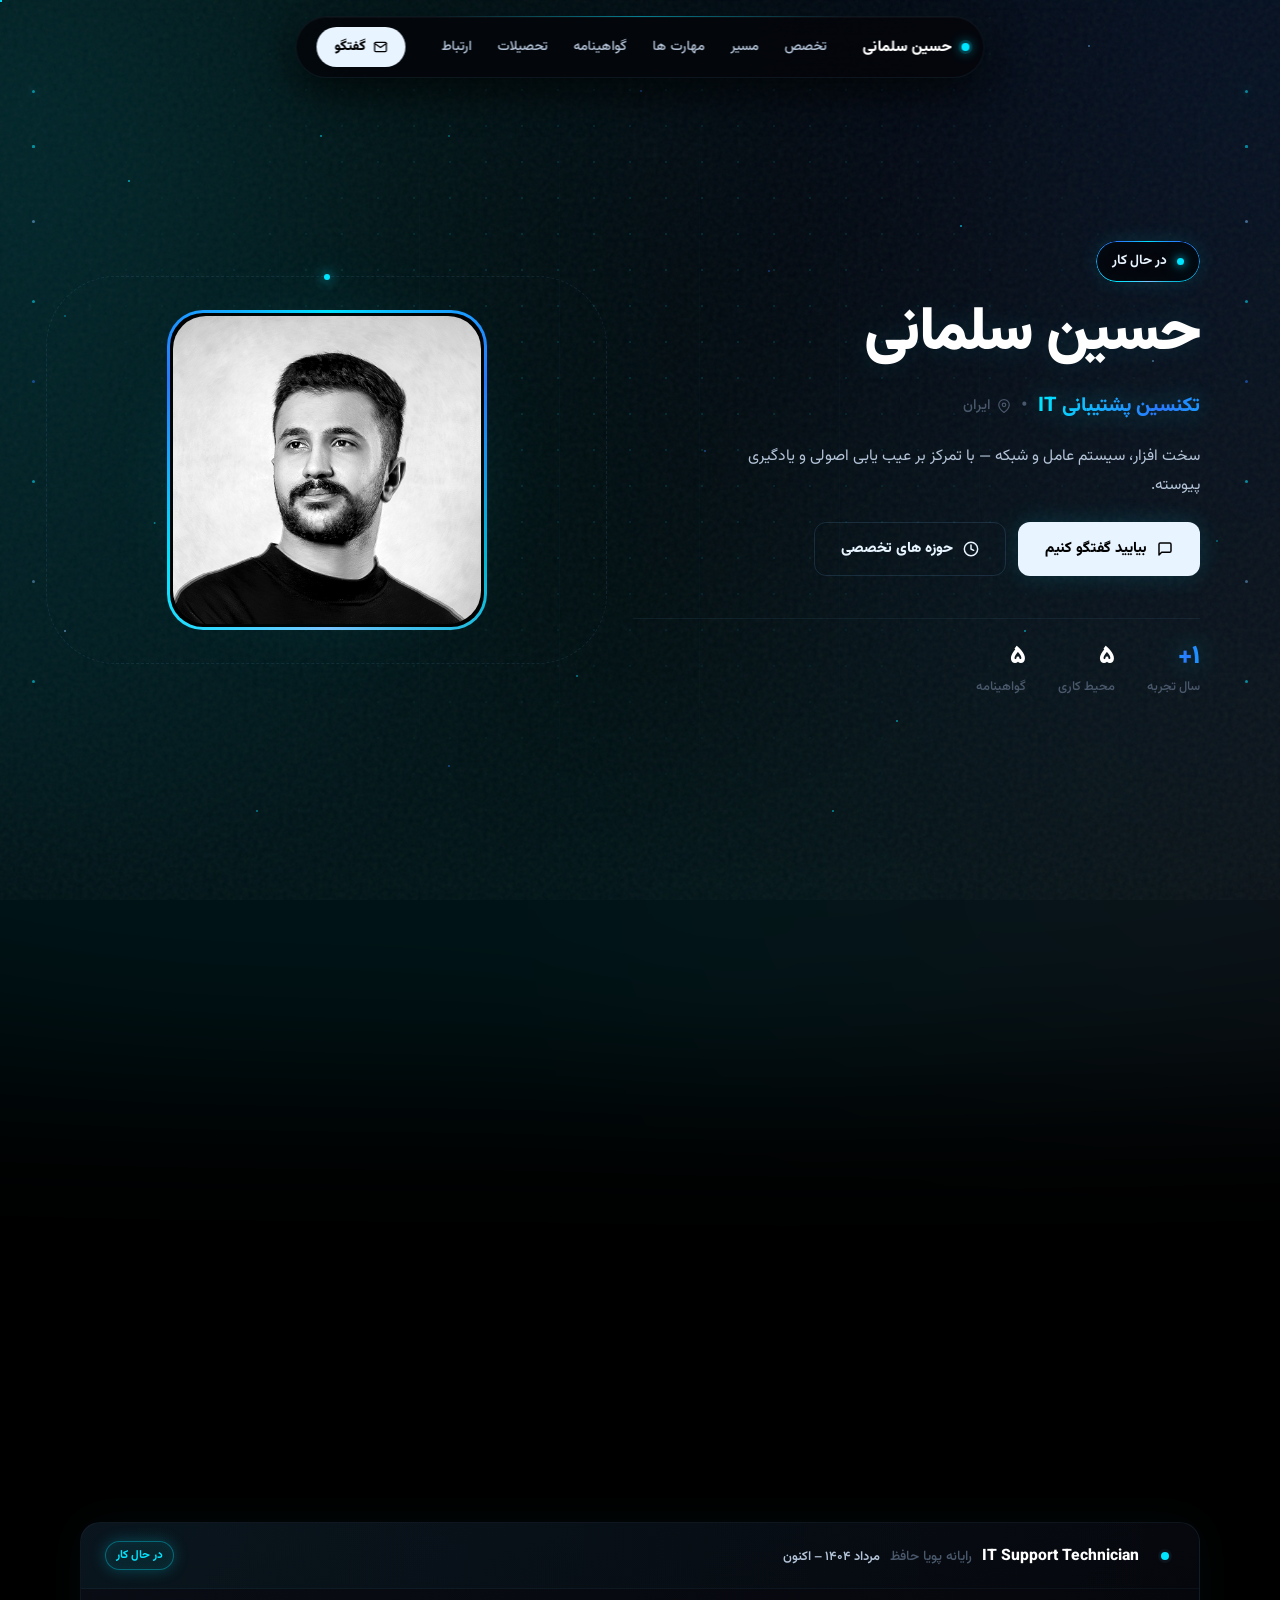
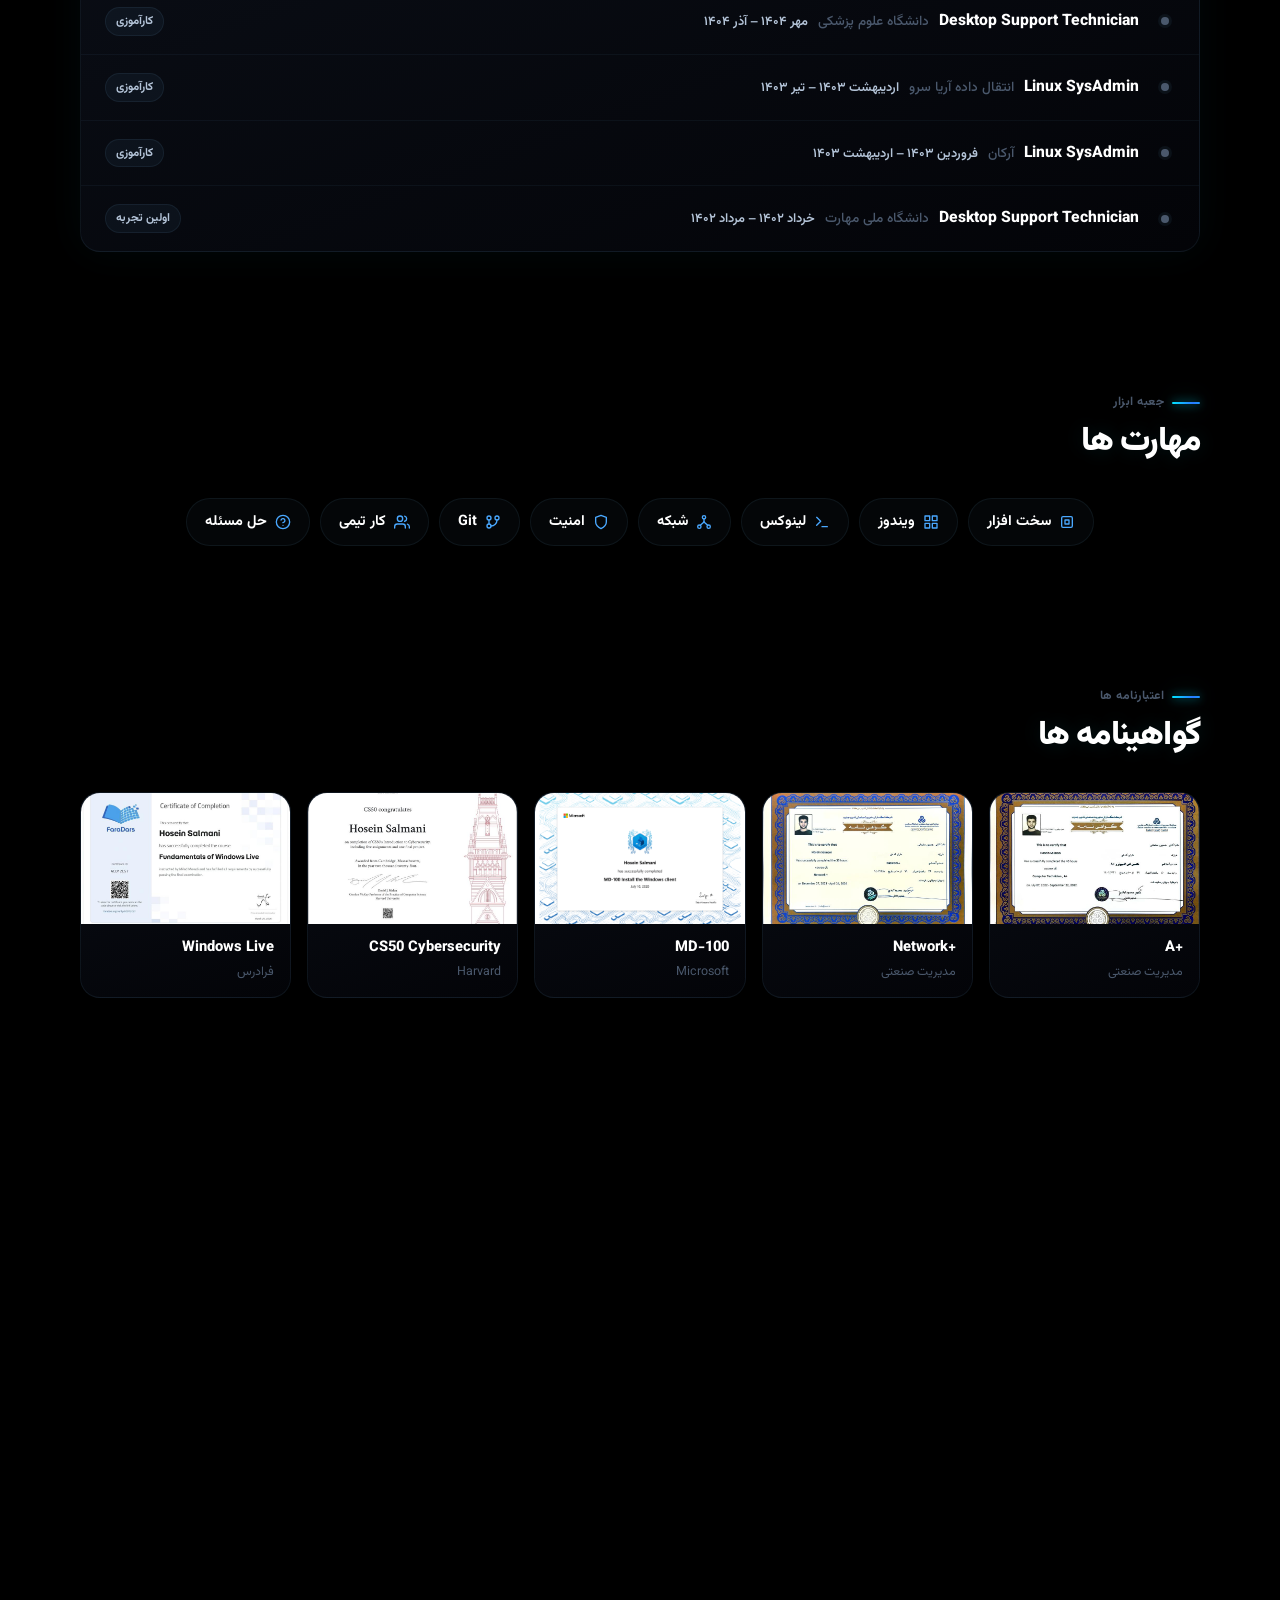
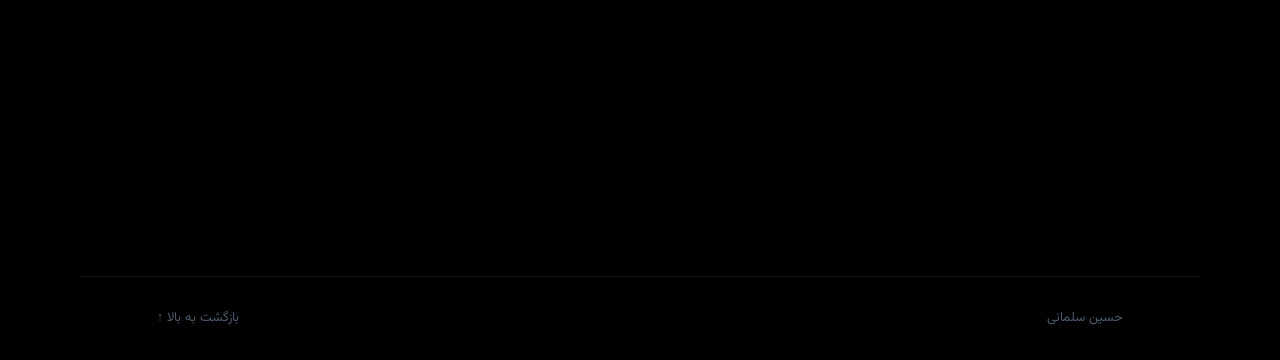
==== index.html @ 1bb39139 "Update" ====
<!DOCTYPE html>
<html lang="fa" dir="rtl">

<head>
    <meta charset="UTF-8">
    <meta name="viewport" content="width=device-width, initial-scale=1.0">
    <title>حسین سلمانی</title>
    <meta name="description" content="حسین سلمانی — متخصص پشتیبانی IT، سخت افزار و شبکه.">

    <link rel="stylesheet" href="font.css">

    <style>
        /* ==========================================================================
           متغیرها — اتاق سرور تاریک، طیف آبی و یخی
           ========================================================================== */
        @property --angle {
            syntax: '<angle>';
            initial-value: 0deg;
            inherits: false;
        }

        :root {
            /* مشکی عمیق */
            --color-black: #000000;
            --color-void: #020206;
            --color-abyss: #04050a;
            --color-deep: #070a12;
            --color-surface: #0b0f18;

            /* طیف آبی/یخی — چراغ های رک */
            --ice-100: #e8f4ff;
            --ice-200: #b8dcff;
            --ice-300: #7ec4ff;
            --ice-400: #4aa8ff;
            --ice-500: #00e5ff;
            --ice-600: #00b8d4;
            --ice-700: #0096ff;
            --ice-800: #2979ff;
            --ice-900: #0051c4;

            /* متن */
            --text-primary: #ffffff;
            --text-secondary: #b4c4d8;
            --text-muted: #4a586c;

            /* حاشیه ها */
            --border-soft: rgba(126, 196, 255, 0.08);
            --border-medium: rgba(126, 196, 255, 0.15);
            --border-bright: rgba(0, 229, 255, 0.45);

            /* گرادیان های آبی */
            --gradient-blue: linear-gradient(90deg,
                    #00e5ff, #2979ff, #00d4ff, #7ec4ff, #00e5ff);
            --gradient-blue-conic: conic-gradient(from var(--angle),
                    #00e5ff, #2979ff, #00b8d4, #7ec4ff, #00e5ff, #2979ff, #00e5ff);
            --gradient-panel: linear-gradient(160deg,
                    rgba(11, 15, 24, 0.88), rgba(4, 5, 10, 0.78));

            --easing: cubic-bezier(0.16, 1, 0.3, 1);
            --blur-glass: blur(22px);
            --radius-sm: 12px;
            --radius-md: 20px;
            --radius-lg: 28px;
            --radius-xl: 36px;
        }

        /* ==========================================================================
           Reset
           ========================================================================== */
        * {
            box-sizing: border-box;
            margin: 0;
            padding: 0;
            font-family: 'Vazirmatn', sans-serif;
        }

        html {
            scroll-behavior: smooth;
        }

        body {
            color: var(--text-primary);
            background: var(--color-black);
            line-height: 1.8;
            min-height: 100vh;
            overflow-x: hidden;
            -webkit-font-smoothing: antialiased;
            -moz-osx-font-smoothing: grayscale;
            position: relative;
        }

        a {
            color: inherit;
            text-decoration: none;
        }

        img {
            display: block;
            max-width: 100%;
        }

        ::selection {
            background: var(--ice-500);
            color: var(--color-black);
        }

        :focus-visible {
            outline: 2px solid var(--ice-500);
            outline-offset: 3px;
            border-radius: 4px;
        }

        section[id] {
            scroll-margin-top: 90px;
        }

        /* ==========================================================================
           لایه های پس زمینه — اتاق سرور تاریک
           ========================================================================== */

        /* لایه ۱: هاله های آبی/یخی */
        .aurora-bg {
            position: fixed;
            inset: -20%;
            z-index: -5;
            pointer-events: none;
            background:
                radial-gradient(circle at 15% 20%, rgba(0, 229, 255, 0.16), transparent 45%),
                radial-gradient(circle at 85% 15%, rgba(41, 121, 255, 0.14), transparent 48%),
                radial-gradient(circle at 50% 90%, rgba(0, 184, 212, 0.11), transparent 50%),
                radial-gradient(circle at 92% 82%, rgba(126, 196, 255, 0.10), transparent 45%),
                radial-gradient(circle at 8% 70%, rgba(0, 212, 255, 0.11), transparent 42%);
            filter: blur(80px);
            animation: bgPulse 24s ease-in-out infinite alternate;
            will-change: transform, opacity;
        }

        @keyframes bgPulse {
            0% {
                transform: scale(1) rotate(0deg);
                opacity: 0.85;
            }

            50% {
                transform: scale(1.08) rotate(3deg);
                opacity: 1;
            }

            100% {
                transform: scale(1.03) rotate(-2deg);
                opacity: 0.92;
            }
        }

        /* لایه ۲: چراغ های LED کناری — شبیه رک سرور */
        .rack-leds {
            position: fixed;
            inset: 0;
            z-index: -4;
            pointer-events: none;
            opacity: 0.55;
        }

        .rack-leds::before,
        .rack-leds::after {
            content: '';
            position: absolute;
            top: 10%;
            width: 3px;
            height: 3px;
            border-radius: 50%;
            background: var(--ice-500);
            box-shadow:
                0 0 8px var(--ice-500),
                0 0 16px rgba(0, 229, 255, 0.6),
                0 55px 0 0 var(--ice-500),
                0 55px 0 0 var(--ice-500),
                0 130px 0 0 rgba(126, 196, 255, 0.9),
                0 210px 0 0 var(--ice-500),
                0 290px 0 0 rgba(41, 121, 255, 0.9),
                0 390px 0 0 var(--ice-500),
                0 490px 0 0 rgba(126, 196, 255, 0.8),
                0 590px 0 0 var(--ice-500);
            animation: ledBlink 3.2s steps(2, end) infinite;
            will-change: opacity;
        }

        .rack-leds::before {
            left: 2.5%;
        }

        .rack-leds::after {
            right: 2.5%;
            animation-delay: 1.6s;
            animation-duration: 3.8s;
        }

        @keyframes ledBlink {

            0%,
            44%,
            100% {
                opacity: 0.35;
            }

            50%,
            94% {
                opacity: 1;
            }
        }

        /* لایه ۳: خطوط عمودی رک */
        .server-rack-lines {
            position: fixed;
            inset: 0;
            z-index: -4;
            pointer-events: none;
            background-image: repeating-linear-gradient(90deg,
                    transparent 0,
                    transparent 139px,
                    rgba(0, 229, 255, 0.035) 139px,
                    rgba(0, 229, 255, 0.035) 140px);
            mask-image: radial-gradient(ellipse at 50% 50%, black 25%, transparent 85%);
            -webkit-mask-image: radial-gradient(ellipse at 50% 50%, black 25%, transparent 85%);
            opacity: 0.7;
        }

        /* لایه ۴: پرتوی اسکنر */
        .scan-beam {
            position: fixed;
            inset: 0;
            z-index: -3;
            pointer-events: none;
            overflow: hidden;
        }

        .scan-beam::before {
            content: '';
            position: absolute;
            left: 0;
            right: 0;
            height: 240px;
            top: -240px;
            background: linear-gradient(to bottom,
                    transparent,
                    rgba(0, 229, 255, 0.05),
                    rgba(0, 229, 255, 0.11),
                    rgba(0, 229, 255, 0.05),
                    transparent);
            filter: blur(16px);
            animation: scanDown 14s ease-in-out infinite;
            will-change: transform, opacity;
        }

        @keyframes scanDown {
            0% {
                transform: translateY(0);
                opacity: 0;
            }

            8% {
                opacity: 1;
            }

            92% {
                opacity: 1;
            }

            100% {
                transform: translateY(calc(100vh + 480px));
                opacity: 0;
            }
        }

        /* لایه ۵: شبکه ی نقطه چین آبی */
        .grid-dots {
            position: fixed;
            inset: 0;
            z-index: -2;
            pointer-events: none;
            background-image: radial-gradient(rgba(0, 229, 255, 0.13) 1px, transparent 1px);
            background-size: 36px 36px;
            mask-image: radial-gradient(ellipse at 50% 35%, black 15%, transparent 72%);
            -webkit-mask-image: radial-gradient(ellipse at 50% 35%, black 15%, transparent 72%);
        }

        /* لایه ۶: ذرات شناور آبی */
        .particles {
            position: fixed;
            inset: 0;
            z-index: -2;
            pointer-events: none;
        }

        .particles::before,
        .particles::after {
            content: '';
            position: absolute;
            top: 0;
            left: 0;
            width: 2px;
            height: 2px;
            border-radius: 50%;
            background: var(--ice-500);
            box-shadow:
                10vw 20vh 0 0 rgba(0, 229, 255, 0.7),
                30vw 60vh 0 0 rgba(126, 196, 255, 0.5),
                50vw 10vh 0 0 rgba(41, 121, 255, 0.6),
                70vw 80vh 0 0 rgba(0, 229, 255, 0.6),
                90vw 40vh 0 0 rgba(126, 196, 255, 0.5),
                20vw 90vh 0 0 rgba(0, 229, 255, 0.5),
                60vw 30vh 0 0 rgba(41, 121, 255, 0.4),
                80vw 70vh 0 0 rgba(0, 229, 255, 0.6),
                15vw 45vh 0 0 rgba(126, 196, 255, 0.5),
                45vw 75vh 0 0 rgba(0, 229, 255, 0.5),
                5vw 35vh 0 0 rgba(0, 184, 212, 0.5),
                35vw 15vh 0 0 rgba(0, 229, 255, 0.4);
            animation: particleDrift 45s linear infinite;
            will-change: transform;
        }

        .particles::after {
            box-shadow:
                25vw 15vh 0 0 rgba(0, 229, 255, 0.6),
                55vw 50vh 0 0 rgba(41, 121, 255, 0.5),
                75vw 25vh 0 0 rgba(0, 229, 255, 0.7),
                5vw 70vh 0 0 rgba(126, 196, 255, 0.6),
                95vw 60vh 0 0 rgba(0, 229, 255, 0.4),
                35vw 85vh 0 0 rgba(41, 121, 255, 0.5),
                65vw 90vh 0 0 rgba(0, 229, 255, 0.6),
                85vw 5vh 0 0 rgba(126, 196, 255, 0.5),
                12vw 58vh 0 0 rgba(0, 229, 255, 0.5);
            animation: particleDrift 60s linear infinite reverse;
        }

        @keyframes particleDrift {
            0% {
                transform: translate(0, 0);
            }

            50% {
                transform: translate(-2.5vw, -4vh);
            }

            100% {
                transform: translate(0, 0);
            }
        }

        /* لایه ۷: گرین سینمایی */
        .grain-overlay {
            position: fixed;
            inset: 0;
            z-index: -1;
            pointer-events: none;
            opacity: 0.055;
            background-image: url("data:image/svg+xml,%3Csvg viewBox='0 0 200 200' xmlns='http://www.w3.org/2000/svg'%3E%3Cfilter id='n'%3E%3CfeTurbulence type='fractalNoise' baseFrequency='0.9' numOctaves='3' stitchTiles='stitch'/%3E%3C/filter%3E%3Crect width='100%25' height='100%25' filter='url(%23n)'/%3E%3C/svg%3E");
        }

        /* ==========================================================================
           نوار پیشرفت
           ========================================================================== */
        .scroll-progress {
            position: fixed;
            top: 0;
            right: 0;
            height: 2px;
            width: 0%;
            background: var(--gradient-blue);
            background-size: 300% auto;
            z-index: 1000;
            box-shadow:
                0 0 10px rgba(0, 229, 255, 0.7),
                0 0 22px rgba(0, 229, 255, 0.4),
                0 0 40px rgba(41, 121, 255, 0.25);
            animation: gradientPan 10s linear infinite;
            transition: width 0.1s linear;
        }

        @keyframes gradientPan {
            0% {
                background-position: 0% 50%;
            }

            100% {
                background-position: 300% 50%;
            }
        }

        /* ==========================================================================
           ناوبری
           ========================================================================== */
        .site-nav {
            position: fixed;
            top: 16px;
            right: 50%;
            transform: translateX(50%);
            z-index: 100;
            display: flex;
            align-items: center;
            gap: 24px;
            padding: 10px 14px 10px 20px;
            background: rgba(4, 5, 10, 0.85);
            backdrop-filter: var(--blur-glass);
            -webkit-backdrop-filter: var(--blur-glass);
            border: 1px solid var(--border-soft);
            border-radius: 999px;
            box-shadow:
                0 10px 40px rgba(0, 0, 0, 0.85),
                0 0 30px rgba(0, 229, 255, 0.06),
                inset 0 1px 1px rgba(255, 255, 255, 0.04);
            width: max-content;
            max-width: calc(100% - 32px);
        }

        .site-nav::before {
            content: '';
            position: absolute;
            top: -1px;
            left: 20%;
            right: 20%;
            height: 1px;
            background: linear-gradient(90deg, transparent, rgba(0, 229, 255, 0.5), transparent);
            border-radius: 1px;
        }

        .nav-brand {
            display: flex;
            align-items: center;
            gap: 10px;
            font-weight: 800;
            font-size: 0.95rem;
            color: var(--text-primary);
            white-space: nowrap;
        }

        .nav-brand-dot {
            width: 8px;
            height: 8px;
            border-radius: 50%;
            background: var(--ice-500);
            box-shadow:
                0 0 0 3px rgba(0, 229, 255, 0.15),
                0 0 12px rgba(0, 229, 255, 0.9);
            animation: dotPulse 2.8s ease-in-out infinite;
            will-change: box-shadow;
        }

        @keyframes dotPulse {

            0%,
            100% {
                box-shadow:
                    0 0 0 3px rgba(0, 229, 255, 0.15),
                    0 0 12px rgba(0, 229, 255, 0.9);
            }

            50% {
                box-shadow:
                    0 0 0 6px rgba(0, 229, 255, 0.05),
                    0 0 22px rgba(0, 229, 255, 1);
            }
        }

        .nav-links {
            display: flex;
            align-items: center;
            gap: 2px;
        }

        .nav-link {
            padding: 6px 12px;
            font-size: 0.85rem;
            font-weight: 500;
            color: var(--text-secondary);
            border-radius: 999px;
            transition: all 0.35s var(--easing);
        }

        .nav-link:hover,
        .nav-link:focus-visible {
            color: var(--ice-100);
            background: rgba(0, 229, 255, 0.06);
            text-shadow: 0 0 12px rgba(0, 229, 255, 0.5);
        }

        .nav-cta {
            display: inline-flex;
            align-items: center;
            gap: 8px;
            padding: 8px 18px;
            font-size: 0.85rem;
            font-weight: 800;
            color: var(--color-black);
            background: var(--ice-100);
            border-radius: 999px;
            transition: all 0.35s var(--easing);
            white-space: nowrap;
        }

        .nav-cta:hover {
            background: #ffffff;
            transform: translateY(-1px);
            box-shadow:
                0 8px 24px rgba(255, 255, 255, 0.15),
                0 0 30px rgba(0, 229, 255, 0.4),
                0 0 60px rgba(41, 121, 255, 0.25);
        }

        /* ==========================================================================
           Hero
           ========================================================================== */
        .hero-section {
            position: relative;
            min-height: 100vh;
            display: flex;
            align-items: center;
            justify-content: center;
            padding: 120px 6% 80px;
            width: 100%;
        }

        .hero-layout {
            display: grid;
            grid-template-columns: 1.15fr 1fr;
            gap: 60px;
            align-items: center;
            max-width: 1120px;
            width: 100%;
        }

        .hero-text-side {
            display: flex;
            flex-direction: column;
            gap: 18px;
            text-align: right;
        }

        .status-pill {
            position: relative;
            display: inline-flex;
            align-items: center;
            gap: 10px;
            padding: 8px 16px;
            font-size: 0.85rem;
            font-weight: 700;
            color: var(--ice-100);
            background: rgba(4, 5, 10, 0.9);
            border-radius: 999px;
            width: fit-content;
            overflow: hidden;
            box-shadow:
                0 0 20px rgba(0, 229, 255, 0.12),
                inset 0 0 20px rgba(0, 229, 255, 0.04);
        }

        .status-pill::before {
            content: '';
            position: absolute;
            inset: 0;
            border-radius: inherit;
            padding: 1px;
            background: var(--gradient-blue-conic);
            -webkit-mask: linear-gradient(#000 0 0) content-box, linear-gradient(#000 0 0);
            -webkit-mask-composite: xor;
            mask-composite: exclude;
            animation: rgbRotate 10s linear infinite;
            pointer-events: none;
        }

        @keyframes rgbRotate {
            to {
                --angle: 360deg;
            }
        }

        .status-pill-dot {
            position: relative;
            width: 7px;
            height: 7px;
            border-radius: 50%;
            background: var(--ice-500);
            box-shadow:
                0 0 8px rgba(0, 229, 255, 0.9),
                0 0 16px rgba(0, 229, 255, 0.5);
        }

        .status-pill-dot::after {
            content: '';
            position: absolute;
            inset: -4px;
            border-radius: 50%;
            border: 1.5px solid var(--ice-500);
            opacity: 0;
            animation: pulseRing 2.8s ease-out infinite;
        }

        @keyframes pulseRing {
            0% {
                opacity: 0.7;
                transform: scale(0.6);
            }

            100% {
                opacity: 0;
                transform: scale(2);
            }
        }

        .hero-title {
            font-size: clamp(2.4rem, 5vw, 3.8rem);
            font-weight: 900;
            letter-spacing: -1.5px;
            line-height: 1.15;
            color: #ffffff;
            text-shadow:
                0 0 30px rgba(0, 229, 255, 0.12),
                0 0 60px rgba(41, 121, 255, 0.06);
        }

        .hero-subtitle {
            font-size: clamp(1.05rem, 2vw, 1.25rem);
            font-weight: 600;
            color: var(--text-secondary);
            display: flex;
            align-items: center;
            gap: 10px;
            flex-wrap: wrap;
        }

        .hero-subtitle-accent {
            background: var(--gradient-blue);
            background-size: 300% auto;
            -webkit-background-clip: text;
            background-clip: text;
            -webkit-text-fill-color: transparent;
            font-weight: 800;
            animation: gradientPan 8s linear infinite;
            filter: drop-shadow(0 0 12px rgba(0, 229, 255, 0.35));
        }

        .hero-subtitle-divider {
            color: var(--text-muted);
        }

        .hero-location {
            display: inline-flex;
            align-items: center;
            gap: 6px;
            font-size: 0.9rem;
            font-weight: 500;
            color: var(--text-muted);
        }

        .hero-bio {
            font-size: 0.98rem;
            color: var(--text-secondary);
            max-width: 460px;
            line-height: 1.85;
        }

        .hero-actions {
            display: flex;
            gap: 12px;
            flex-wrap: wrap;
            margin-top: 4px;
        }

        .action-btn {
            display: inline-flex;
            align-items: center;
            justify-content: center;
            gap: 10px;
            padding: 13px 26px;
            font-size: 0.92rem;
            font-weight: 800;
            border-radius: var(--radius-sm);
            transition: all 0.35s var(--easing);
            cursor: pointer;
            border: 1px solid transparent;
            white-space: nowrap;
        }

        .action-btn--primary {
            background: var(--ice-100);
            color: var(--color-black);
            box-shadow: 0 0 24px rgba(0, 229, 255, 0.15);
        }

        .action-btn--primary:hover {
            background: #ffffff;
            transform: translateY(-2px);
            box-shadow:
                0 12px 30px rgba(255, 255, 255, 0.15),
                0 0 40px rgba(0, 229, 255, 0.4),
                0 0 80px rgba(41, 121, 255, 0.25);
        }

        .action-btn--ghost {
            background: transparent;
            color: var(--ice-100);
            border-color: var(--border-medium);
        }

        .action-btn--ghost:hover {
            border-color: var(--ice-500);
            color: var(--ice-500);
            transform: translateY(-2px);
            background: rgba(0, 229, 255, 0.04);
            box-shadow:
                0 0 24px rgba(0, 229, 255, 0.2),
                inset 0 0 20px rgba(0, 229, 255, 0.04);
        }

        .hero-stats {
            display: flex;
            gap: 32px;
            margin-top: 24px;
            padding-top: 24px;
            border-top: 1px solid var(--border-soft);
            flex-wrap: wrap;
        }

        .stat-item {
            display: flex;
            flex-direction: column;
            gap: 4px;
        }

        .stat-value {
            font-size: 1.6rem;
            font-weight: 900;
            color: #ffffff;
            line-height: 1.1;
        }

        .stat-value--gradient {
            background: var(--gradient-blue);
            background-size: 300% auto;
            -webkit-background-clip: text;
            background-clip: text;
            -webkit-text-fill-color: transparent;
            animation: gradientPan 8s linear infinite;
            filter: drop-shadow(0 0 12px rgba(0, 229, 255, 0.4));
        }

        .stat-label {
            font-size: 0.8rem;
            color: var(--text-muted);
            font-weight: 500;
            white-space: nowrap;
        }

        /* طرف تصویری */
        .hero-visual-side {
            display: flex;
            justify-content: center;
            align-items: center;
            position: relative;
        }

        .hero-profile-frame {
            position: relative;
            width: clamp(240px, 26vw, 320px);
            aspect-ratio: 1;
            padding: 3px;
            border-radius: var(--radius-xl);
            background:
                linear-gradient(#000000, #000000) padding-box,
                var(--gradient-blue-conic) border-box;
            border: 3px solid transparent;
            animation:
                rgbRotate 16s linear infinite,
                profileGlow 5s ease-in-out infinite;
            will-change: transform, box-shadow;
        }

        @keyframes profileGlow {

            0%,
            100% {
                box-shadow:
                    0 30px 80px rgba(0, 0, 0, 0.9),
                    0 0 40px rgba(0, 229, 255, 0.18),
                    0 0 80px rgba(41, 121, 255, 0.1);
            }

            50% {
                box-shadow:
                    0 30px 80px rgba(0, 0, 0, 0.9),
                    0 0 70px rgba(0, 229, 255, 0.42),
                    0 0 140px rgba(41, 121, 255, 0.22);
            }
        }

        .hero-image {
            width: 100%;
            height: 100%;
            border-radius: calc(var(--radius-xl) - 3px);
            object-fit: cover;
            filter: brightness(1.02) contrast(1.05) saturate(1.02);
        }

        .hero-profile-halo {
            position: absolute;
            inset: -30px;
            border-radius: calc(var(--radius-xl) + 30px);
            background: radial-gradient(circle, rgba(0, 229, 255, 0.22), transparent 65%);
            filter: blur(45px);
            z-index: -1;
            animation: haloPulse 6s ease-in-out infinite;
            will-change: transform, opacity;
        }

        @keyframes haloPulse {

            0%,
            100% {
                opacity: 0.55;
                transform: scale(1);
            }

            50% {
                opacity: 1;
                transform: scale(1.06);
            }
        }

        .hero-orbit {
            position: absolute;
            inset: -34px;
            border-radius: calc(var(--radius-xl) + 34px);
            border: 1px dashed rgba(126, 196, 255, 0.1);
            animation: ringRotateSlow 70s linear infinite;
            pointer-events: none;
        }

        @keyframes ringRotateSlow {
            to {
                transform: rotate(360deg);
            }
        }

        .hero-orbit-dot {
            position: absolute;
            top: -3px;
            left: 50%;
            transform: translateX(-50%);
            width: 6px;
            height: 6px;
            border-radius: 50%;
            background: var(--ice-500);
            box-shadow:
                0 0 12px var(--ice-500),
                0 0 24px rgba(0, 229, 255, 0.6);
        }

        /* ==========================================================================
           سربرگ بخش ها
           ========================================================================== */
        .content-wrapper {
            width: 100%;
            padding: 70px 6%;
            display: flex;
            justify-content: center;
            position: relative;
        }

        .content-container {
            max-width: 1120px;
            width: 100%;
        }

        .section-header {
            display: flex;
            flex-direction: column;
            gap: 8px;
            margin-bottom: 36px;
            max-width: 620px;
        }

        .section-eyebrow {
            display: inline-flex;
            align-items: center;
            gap: 8px;
            font-size: 0.76rem;
            font-weight: 700;
            color: var(--text-muted);
            letter-spacing: 0.5px;
            text-transform: uppercase;
        }

        .section-eyebrow-line {
            width: 28px;
            height: 2px;
            border-radius: 2px;
            background: var(--gradient-blue);
            background-size: 300% auto;
            animation: gradientPan 6s linear infinite;
            box-shadow:
                0 0 10px rgba(0, 229, 255, 0.7),
                0 0 22px rgba(0, 229, 255, 0.35);
        }

        .section-title {
            font-size: clamp(1.6rem, 3vw, 2.1rem);
            font-weight: 900;
            letter-spacing: -0.8px;
            line-height: 1.2;
            color: #ffffff;
            text-shadow:
                0 0 20px rgba(0, 229, 255, 0.12),
                0 0 40px rgba(41, 121, 255, 0.06);
        }

        /* ==========================================================================
           تخصص — ۳ باکس، وسط چین، نئون آبی
           ========================================================================== */
        #expertise .section-header {
            align-items: center;
            text-align: center;
            margin-left: auto;
            margin-right: auto;
        }

        .expertise-grid {
            display: grid;
            grid-template-columns: repeat(auto-fit, minmax(240px, 1fr));
            gap: 18px;
        }

        .expertise-card {
            position: relative;
            padding: 32px 26px;
            background: var(--gradient-panel);
            backdrop-filter: var(--blur-glass);
            -webkit-backdrop-filter: var(--blur-glass);
            border-radius: var(--radius-md);
            display: flex;
            flex-direction: column;
            align-items: center;
            text-align: center;
            justify-content: center;
            gap: 14px;
            min-height: 200px;
            transition: all 0.55s var(--easing);
            overflow: hidden;
        }

        .expertise-card::before {
            content: '';
            position: absolute;
            inset: 0;
            border-radius: inherit;
            padding: 1.5px;
            background: var(--gradient-blue-conic);
            -webkit-mask: linear-gradient(#000 0 0) content-box, linear-gradient(#000 0 0);
            -webkit-mask-composite: xor;
            mask-composite: exclude;
            animation: rgbRotate 14s linear infinite;
            opacity: 0.5;
            pointer-events: none;
            transition: opacity 0.55s var(--easing);
        }

        .expertise-card:nth-child(2)::before {
            animation-delay: -4.5s;
        }

        .expertise-card:nth-child(3)::before {
            animation-delay: -9s;
        }

        .expertise-card::after {
            content: '';
            position: absolute;
            inset: 0;
            background: radial-gradient(circle at 50% 100%, rgba(0, 229, 255, 0.14), transparent 60%);
            opacity: 0;
            transition: opacity 0.55s var(--easing);
            pointer-events: none;
        }

        .expertise-card:hover {
            transform: translateY(-4px);
            box-shadow:
                0 24px 50px rgba(0, 0, 0, 0.9),
                0 0 40px rgba(0, 229, 255, 0.18),
                0 0 80px rgba(41, 121, 255, 0.1);
        }

        .expertise-card:hover::before {
            opacity: 1;
        }

        .expertise-card:hover::after {
            opacity: 1;
        }

        .expertise-icon {
            width: 48px;
            height: 48px;
            border-radius: var(--radius-sm);
            display: flex;
            align-items: center;
            justify-content: center;
            background: rgba(0, 229, 255, 0.05);
            border: 1px solid rgba(126, 196, 255, 0.15);
            color: var(--ice-300);
            flex-shrink: 0;
            box-shadow: 0 0 20px rgba(0, 229, 255, 0.08);
            transition: all 0.55s var(--easing);
        }

        .expertise-card:hover .expertise-icon {
            color: var(--ice-500);
            box-shadow:
                0 0 20px rgba(0, 229, 255, 0.35),
                inset 0 0 20px rgba(0, 229, 255, 0.1);
            border-color: rgba(0, 229, 255, 0.5);
        }

        .expertise-title {
            font-size: 1.08rem;
            font-weight: 800;
            color: #ffffff;
            line-height: 1.4;
            text-align: center;
        }

        .expertise-sub {
            font-size: 0.72rem;
            font-weight: 700;
            color: var(--text-muted);
            letter-spacing: 1px;
            text-align: center;
            text-transform: uppercase;
        }

        /* ==========================================================================
           مسیر
           ========================================================================== */
        .journey-list {
            display: flex;
            flex-direction: column;
            background: var(--gradient-panel);
            backdrop-filter: var(--blur-glass);
            -webkit-backdrop-filter: var(--blur-glass);
            border: 1px solid var(--border-soft);
            border-radius: var(--radius-md);
            overflow: hidden;
            box-shadow: 0 0 40px rgba(0, 229, 255, 0.04);
        }

        .journey-row {
            display: grid;
            grid-template-columns: 20px 1fr auto;
            gap: 16px;
            align-items: center;
            padding: 18px 24px;
            border-bottom: 1px solid rgba(126, 196, 255, 0.05);
            transition: background 0.35s var(--easing);
        }

        .journey-row:last-child {
            border-bottom: none;
        }

        .journey-row:hover {
            background: rgba(0, 229, 255, 0.03);
        }

        .journey-dot {
            width: 8px;
            height: 8px;
            border-radius: 50%;
            background: var(--text-muted);
            box-shadow: 0 0 0 3px rgba(126, 196, 255, 0.06);
            justify-self: center;
        }

        .journey-row--active {
            background: linear-gradient(90deg, rgba(0, 229, 255, 0.04), transparent);
        }

        .journey-row--active .journey-dot {
            background: var(--ice-500);
            animation: dotPulse 2.5s ease-in-out infinite;
            will-change: box-shadow;
        }

        .journey-info {
            display: flex;
            align-items: baseline;
            gap: 10px;
            flex-wrap: wrap;
        }

        .journey-role {
            font-size: 0.98rem;
            font-weight: 800;
            color: #ffffff;
        }

        .journey-context {
            font-size: 0.85rem;
            color: var(--text-muted);
            font-weight: 500;
        }

        .journey-date {
            font-size: 0.8rem;
            color: var(--text-secondary);
            font-weight: 600;
        }

        .journey-badge {
            font-size: 0.72rem;
            font-weight: 700;
            padding: 3px 10px;
            border-radius: 999px;
            background: rgba(126, 196, 255, 0.05);
            color: var(--text-secondary);
            border: 1px solid var(--border-soft);
            white-space: nowrap;
        }

        .journey-badge--gold {
            background: rgba(0, 229, 255, 0.08);
            color: var(--ice-500);
            border-color: rgba(0, 229, 255, 0.35);
            box-shadow:
                0 0 15px rgba(0, 229, 255, 0.25),
                inset 0 0 10px rgba(0, 229, 255, 0.05);
        }

        /* ==========================================================================
           مهارت ها
           ========================================================================== */
        .skills-tags {
            display: flex;
            flex-wrap: wrap;
            gap: 10px;
            justify-content: center;
        }

        .skill-tag {
            display: inline-flex;
            align-items: center;
            gap: 8px;
            padding: 10px 18px;
            font-size: 0.9rem;
            font-weight: 700;
            color: #ffffff;
            background: rgba(126, 196, 255, 0.03);
            border: 1px solid var(--border-soft);
            border-radius: 999px;
            transition: all 0.4s var(--easing);
        }

        .skill-tag:hover {
            border-color: var(--border-bright);
            background: rgba(0, 229, 255, 0.06);
            transform: translateY(-2px);
            color: var(--ice-100);
            box-shadow:
                0 0 20px rgba(0, 229, 255, 0.2),
                inset 0 0 20px rgba(0, 229, 255, 0.05);
        }

        .skill-tag-icon {
            color: var(--ice-400);
            display: flex;
            transition: all 0.4s var(--easing);
        }

        .skill-tag:hover .skill-tag-icon {
            color: var(--ice-500);
            filter: drop-shadow(0 0 6px rgba(0, 229, 255, 0.8));
        }

        /* ==========================================================================
           گواهینامه ها
           ========================================================================== */
        .cert-grid {
            display: grid;
            grid-template-columns: repeat(auto-fit, minmax(200px, 1fr));
            gap: 16px;
        }

        .cert-card {
            position: relative;
            background: var(--gradient-panel);
            backdrop-filter: var(--blur-glass);
            -webkit-backdrop-filter: var(--blur-glass);
            border: 1px solid var(--border-soft);
            border-radius: var(--radius-md);
            overflow: hidden;
            transition: all 0.55s var(--easing);
            display: flex;
            flex-direction: column;
        }

        .cert-card:hover {
            border-color: var(--border-medium);
            transform: translateY(-4px);
            box-shadow:
                0 20px 45px rgba(0, 0, 0, 0.9),
                0 0 40px rgba(0, 229, 255, 0.15),
                0 0 80px rgba(41, 121, 255, 0.08);
        }

        .cert-media {
            width: 100%;
            aspect-ratio: 16 / 10;
            overflow: hidden;
            background: var(--color-abyss);
        }

        .cert-media img {
            width: 100%;
            height: 100%;
            object-fit: cover;
            transition: transform 0.7s var(--easing);
        }

        .cert-card:hover .cert-media img {
            transform: scale(1.05);
        }

        .cert-info {
            padding: 14px 16px;
            display: flex;
            flex-direction: column;
            gap: 2px;
        }

        .cert-title {
            font-size: 0.92rem;
            font-weight: 800;
            color: #ffffff;
            line-height: 1.4;
        }

        .cert-issuer {
            font-size: 0.78rem;
            color: var(--text-muted);
        }

        /* ==========================================================================
           تحصیلات
           ========================================================================== */
        .education-grid {
            display: grid;
            grid-template-columns: repeat(auto-fit, minmax(240px, 1fr));
            gap: 16px;
        }

        .education-card {
            padding: 22px 24px;
            background: var(--gradient-panel);
            backdrop-filter: var(--blur-glass);
            -webkit-backdrop-filter: var(--blur-glass);
            border: 1px solid var(--border-soft);
            border-radius: var(--radius-md);
            transition: all 0.55s var(--easing);
            display: flex;
            flex-direction: column;
            gap: 6px;
        }

        .education-card:hover {
            border-color: var(--border-medium);
            transform: translateY(-3px);
            box-shadow:
                0 20px 40px rgba(0, 0, 0, 0.9),
                0 0 30px rgba(0, 229, 255, 0.12);
        }

        .education-type {
            display: inline-block;
            font-size: 0.7rem;
            font-weight: 700;
            color: var(--ice-300);
            background: rgba(0, 229, 255, 0.05);
            border: 1px solid rgba(126, 196, 255, 0.18);
            border-radius: 999px;
            padding: 2px 10px;
            width: fit-content;
            letter-spacing: 0.3px;
        }

        .education-degree {
            font-size: 1rem;
            font-weight: 800;
            color: #ffffff;
            line-height: 1.4;
            margin-top: 4px;
        }

        .education-school {
            font-size: 0.82rem;
            color: var(--text-muted);
        }

        .education-date {
            font-size: 0.78rem;
            color: var(--text-secondary);
            font-weight: 600;
            margin-top: 4px;
        }

        /* ==========================================================================
           تماس
           ========================================================================== */
        .contact-card {
            position: relative;
            padding: 60px 32px;
            background: var(--gradient-panel);
            backdrop-filter: var(--blur-glass);
            -webkit-backdrop-filter: var(--blur-glass);
            border: 1px solid var(--border-soft);
            border-radius: var(--radius-lg);
            text-align: center;
            overflow: hidden;
            box-shadow: 0 0 60px rgba(0, 229, 255, 0.05);
        }

        .contact-card::before {
            content: '';
            position: absolute;
            top: -50%;
            right: -20%;
            width: 60%;
            height: 200%;
            background: radial-gradient(circle, rgba(0, 229, 255, 0.12), transparent 60%);
            pointer-events: none;
            animation: contactGlowR 7s ease-in-out infinite;
        }

        .contact-card::after {
            content: '';
            position: absolute;
            bottom: -50%;
            left: -20%;
            width: 60%;
            height: 200%;
            background: radial-gradient(circle, rgba(41, 121, 255, 0.1), transparent 60%);
            pointer-events: none;
            animation: contactGlowL 9s ease-in-out infinite;
        }

        @keyframes contactGlowR {

            0%,
            100% {
                opacity: 0.6;
            }

            50% {
                opacity: 1;
            }
        }

        @keyframes contactGlowL {

            0%,
            100% {
                opacity: 1;
            }

            50% {
                opacity: 0.6;
            }
        }

        .contact-title {
            position: relative;
            font-size: clamp(1.5rem, 2.6vw, 1.9rem);
            font-weight: 900;
            letter-spacing: -0.5px;
            margin-bottom: 26px;
            color: #ffffff;
            text-shadow: 0 0 20px rgba(0, 229, 255, 0.15);
        }

        .contact-actions {
            position: relative;
            display: flex;
            justify-content: center;
            gap: 12px;
            flex-wrap: wrap;
        }

        .contact-action {
            display: inline-flex;
            align-items: center;
            gap: 10px;
            padding: 12px 22px;
            font-size: 0.9rem;
            font-weight: 800;
            border-radius: var(--radius-sm);
            transition: all 0.35s var(--easing);
            border: 1px solid transparent;
        }

        .contact-action--email {
            background: var(--ice-100);
            color: var(--color-black);
            box-shadow: 0 0 24px rgba(0, 229, 255, 0.15);
        }

        .contact-action--email:hover {
            background: #ffffff;
            transform: translateY(-2px);
            box-shadow:
                0 12px 30px rgba(255, 255, 255, 0.15),
                0 0 40px rgba(0, 229, 255, 0.4),
                0 0 80px rgba(41, 121, 255, 0.25);
        }

        .contact-action--outline {
            background: transparent;
            color: var(--ice-100);
            border-color: var(--border-medium);
        }

        .contact-action--outline:hover {
            border-color: var(--ice-500);
            color: var(--ice-500);
            transform: translateY(-2px);
            background: rgba(0, 229, 255, 0.04);
            box-shadow:
                0 0 24px rgba(0, 229, 255, 0.25),
                inset 0 0 20px rgba(0, 229, 255, 0.05);
        }

        /* ==========================================================================
           فوتر
           ========================================================================== */
        .site-footer {
            width: 100%;
            max-width: 1120px;
            margin: 0 auto;
            padding: 30px 6%;
            border-top: 1px solid var(--border-soft);
            display: flex;
            justify-content: space-between;
            align-items: center;
            gap: 16px;
            flex-wrap: wrap;
        }

        .footer-text {
            font-size: 0.82rem;
            color: var(--text-muted);
        }

        .footer-text span {
            background: var(--gradient-blue);
            background-size: 300% auto;
            -webkit-background-clip: text;
            background-clip: text;
            -webkit-text-fill-color: transparent;
            font-weight: 700;
            animation: gradientPan 6s linear infinite;
            filter: drop-shadow(0 0 8px rgba(0, 229, 255, 0.5));
        }

        .footer-link {
            font-size: 0.82rem;
            color: var(--text-muted);
            transition: all 0.3s var(--easing);
        }

        .footer-link:hover {
            color: var(--ice-500);
            text-shadow: 0 0 12px rgba(0, 229, 255, 0.6);
        }

        /* ==========================================================================
           Reveal
           ========================================================================== */
        .reveal {
            opacity: 0;
            transform: translateY(24px);
            transition:
                opacity 0.9s var(--easing),
                transform 0.9s var(--easing);
        }

        .reveal.is-visible {
            opacity: 1;
            transform: translateY(0);
        }

        /* ==========================================================================
           ریسپانسیو
           ========================================================================== */
        @media (max-width: 900px) {
            .hero-layout {
                grid-template-columns: 1fr;
                gap: 40px;
                text-align: center;
            }

            .hero-text-side {
                align-items: center;
                text-align: center;
                order: 2;
            }

            .hero-visual-side {
                order: 1;
            }

            .hero-bio {
                margin: 0 auto;
            }

            .hero-actions {
                justify-content: center;
            }

            .hero-stats {
                justify-content: center;
            }

            .section-header {
                margin-left: auto;
                margin-right: auto;
                text-align: center;
                align-items: center;
            }

            .nav-links {
                display: none;
            }

            .site-nav {
                gap: 14px;
            }
        }

        @media (max-width: 640px) {
            .content-wrapper {
                padding: 50px 5%;
            }

            .hero-section {
                padding: 110px 5% 60px;
            }

            .hero-stats {
                gap: 22px;
            }

            .stat-value {
                font-size: 1.3rem;
            }

            .stat-label {
                font-size: 0.75rem;
            }

            .journey-row {
                grid-template-columns: 16px 1fr auto;
                gap: 12px;
                padding: 14px 18px;
            }

            .journey-info {
                flex-direction: column;
                gap: 2px;
                align-items: flex-start;
            }

            .skill-tag {
                font-size: 0.82rem;
                padding: 8px 14px;
            }

            .contact-card {
                padding: 44px 22px;
            }

            .contact-actions {
                flex-direction: column;
            }

            .contact-action {
                width: 100%;
                justify-content: center;
            }

            .site-footer {
                flex-direction: column;
                text-align: center;
            }

            .cert-grid {
                grid-template-columns: repeat(auto-fit, minmax(160px, 1fr));
            }
        }

        @media (max-width: 380px) {
            .journey-row {
                grid-template-columns: 14px 1fr;
                row-gap: 6px;
            }

            .journey-badge {
                grid-column: 2;
                justify-self: start;
            }
        }

        /* دسترس پذیری */
        @media (prefers-reduced-motion: reduce) {

            *,
            *::before,
            *::after {
                animation-duration: 0.01ms !important;
                animation-iteration-count: 1 !important;
                transition-duration: 0.01ms !important;
                scroll-behavior: auto !important;
            }
        }
    </style>
</head>

<body>

    <div class="scroll-progress" id="scrollProgress"></div>
    <div class="aurora-bg"></div>
    <div class="rack-leds"></div>
    <div class="server-rack-lines"></div>
    <div class="scan-beam"></div>
    <div class="grid-dots"></div>
    <div class="particles"></div>
    <div class="grain-overlay"></div>

    <!-- =====================================================================
         ناوبری
         ===================================================================== -->
    <nav class="site-nav">
        <a href="#" class="nav-brand">
            <span class="nav-brand-dot"></span>
            حسین سلمانی
        </a>

        <div class="nav-links">
            <a href="#expertise" class="nav-link">تخصص</a>
            <a href="#journey" class="nav-link">مسیر</a>
            <a href="#skills" class="nav-link">مهارت ها</a>
            <a href="#certificates" class="nav-link">گواهینامه</a>
            <a href="#education" class="nav-link">تحصیلات</a>
            <a href="#connect" class="nav-link">ارتباط</a>
        </div>

        <a href="#" class="nav-cta js-email">
            <svg width="14" height="14" viewBox="0 0 24 24" fill="none" stroke="currentColor" stroke-width="2.2"
                stroke-linecap="round" stroke-linejoin="round" aria-hidden="true">
                <path d="M4 4h16c1.1 0 2 .9 2 2v12c0 1.1-.9 2-2 2H4c-1.1 0-2-.9-2-2V6c0-1.1.9-2 2-2z"></path>
                <polyline points="22,6 12,13 2,6"></polyline>
            </svg>
            گفتگو
        </a>
    </nav>

    <!-- =====================================================================
         Hero
         ===================================================================== -->
    <header class="hero-section">
        <div class="hero-layout">

            <div class="hero-text-side">
                <div class="status-pill">
                    <span class="status-pill-dot"></span>
                    در حال کار
                </div>

                <h1 class="hero-title">حسین سلمانی</h1>

                <div class="hero-subtitle">
                    <span class="hero-subtitle-accent">تکنسین پشتیبانی IT</span>
                    <span class="hero-subtitle-divider">•</span>
                    <span class="hero-location">
                        <svg width="14" height="14" viewBox="0 0 24 24" fill="none" stroke="currentColor"
                            stroke-width="2" stroke-linecap="round" stroke-linejoin="round" aria-hidden="true">
                            <path d="M21 10c0 7-9 13-9 13s-9-6-9-13a9 9 0 0 1 18 0z"></path>
                            <circle cx="12" cy="10" r="3"></circle>
                        </svg>
                        ایران
                    </span>
                </div>

                <p class="hero-bio">
                    سخت افزار، سیستم عامل و شبکه — با تمرکز بر عیب یابی اصولی و یادگیری پیوسته.
                </p>

                <div class="hero-actions">
                    <a href="#connect" class="action-btn action-btn--primary">
                        <svg width="16" height="16" viewBox="0 0 24 24" fill="none" stroke="currentColor"
                            stroke-width="2.2" stroke-linecap="round" stroke-linejoin="round" aria-hidden="true">
                            <path d="M21 15a2 2 0 0 1-2 2H7l-4 4V5a2 2 0 0 1 2-2h14a2 2 0 0 1 2 2z"></path>
                        </svg>
                        بیایید گفتگو کنیم
                    </a>

                    <a href="#expertise" class="action-btn action-btn--ghost">
                        <svg width="16" height="16" viewBox="0 0 24 24" fill="none" stroke="currentColor"
                            stroke-width="2.2" stroke-linecap="round" stroke-linejoin="round" aria-hidden="true">
                            <circle cx="12" cy="12" r="10"></circle>
                            <polyline points="12 6 12 12 16 14"></polyline>
                        </svg>
                        حوزه های تخصصی
                    </a>
                </div>

                <div class="hero-stats">
                    <div class="stat-item">
                        <span class="stat-value stat-value--gradient">۱+</span>
                        <span class="stat-label">سال تجربه</span>
                    </div>
                    <div class="stat-item">
                        <span class="stat-value">۵</span>
                        <span class="stat-label">محیط کاری</span>
                    </div>
                    <div class="stat-item">
                        <span class="stat-value">۵</span>
                        <span class="stat-label">گواهینامه</span>
                    </div>
                </div>
            </div>

            <div class="hero-visual-side">
                <div class="hero-orbit">
                    <span class="hero-orbit-dot"></span>
                </div>

                <div class="hero-profile-frame">
                    <div class="hero-profile-halo"></div>
                    <img src="images/profile.jpg" alt="حسین سلمانی" class="hero-image">
                </div>
            </div>

        </div>
    </header>

    <!-- =====================================================================
         تخصص
         ===================================================================== -->
    <section class="content-wrapper" id="expertise">
        <div class="content-container">
            <div class="section-header reveal">
                <span class="section-eyebrow">
                    <span class="section-eyebrow-line"></span>
                    حوزه های تخصصی
                </span>
                <h2 class="section-title">آنچه انجام می دهم</h2>
            </div>

            <div class="expertise-grid">
                <article class="expertise-card reveal">
                    <div class="expertise-icon">
                        <svg width="22" height="22" viewBox="0 0 24 24" fill="none" stroke="currentColor"
                            stroke-width="1.8" stroke-linecap="round" stroke-linejoin="round" aria-hidden="true">
                            <path d="M21 15a2 2 0 0 1-2 2H7l-4 4V5a2 2 0 0 1 2-2h14a2 2 0 0 1 2 2z"></path>
                        </svg>
                    </div>
                    <div class="expertise-sub">Tier 1</div>
                    <h3 class="expertise-title">کاربر و نرم افزار</h3>
                </article>

                <article class="expertise-card reveal">
                    <div class="expertise-icon">
                        <svg width="22" height="22" viewBox="0 0 24 24" fill="none" stroke="currentColor"
                            stroke-width="1.8" stroke-linecap="round" stroke-linejoin="round" aria-hidden="true">
                            <rect x="4" y="4" width="16" height="16" rx="2" ry="2"></rect>
                            <rect x="9" y="9" width="6" height="6"></rect>
                            <line x1="9" y1="1" x2="9" y2="4"></line>
                            <line x1="15" y1="1" x2="15" y2="4"></line>
                            <line x1="9" y1="20" x2="9" y2="23"></line>
                            <line x1="15" y1="20" x2="15" y2="23"></line>
                            <line x1="20" y1="9" x2="23" y2="9"></line>
                            <line x1="20" y1="15" x2="23" y2="15"></line>
                            <line x1="1" y1="9" x2="4" y2="9"></line>
                            <line x1="1" y1="15" x2="4" y2="15"></line>
                        </svg>
                    </div>
                    <div class="expertise-sub">Tier 2</div>
                    <h3 class="expertise-title">پشتیبانی سخت افزاری</h3>
                </article>

                <article class="expertise-card reveal">
                    <div class="expertise-icon">
                        <svg width="22" height="22" viewBox="0 0 24 24" fill="none" stroke="currentColor"
                            stroke-width="1.8" stroke-linecap="round" stroke-linejoin="round" aria-hidden="true">
                            <circle cx="12" cy="5" r="3"></circle>
                            <circle cx="5" cy="19" r="3"></circle>
                            <circle cx="19" cy="19" r="3"></circle>
                            <line x1="12" y1="8" x2="12" y2="12"></line>
                            <line x1="12" y1="12" x2="6" y2="16"></line>
                            <line x1="12" y1="12" x2="18" y2="16"></line>
                        </svg>
                    </div>
                    <div class="expertise-sub">Network</div>
                    <h3 class="expertise-title">شبکه</h3>
                </article>
            </div>
        </div>
    </section>

    <!-- =====================================================================
         مسیر
         ===================================================================== -->
    <section class="content-wrapper" id="journey">
        <div class="content-container">
            <div class="section-header reveal">
                <span class="section-eyebrow">
                    <span class="section-eyebrow-line"></span>
                    مسیر
                </span>
                <h2 class="section-title">سوابق کاری</h2>
            </div>

            <div class="journey-list reveal">
                <div class="journey-row journey-row--active">
                    <span class="journey-dot"></span>
                    <div class="journey-info">
                        <span class="journey-role">IT Support Technician</span>
                        <span class="journey-context">رایانه پویا حافظ</span>
                        <span class="journey-date">مرداد ۱۴۰۴ – اکنون</span>
                    </div>
                    <span class="journey-badge journey-badge--gold">در حال کار</span>
                </div>

                <div class="journey-row">
                    <span class="journey-dot"></span>
                    <div class="journey-info">
                        <span class="journey-role">Desktop Support Technician</span>
                        <span class="journey-context">دانشگاه علوم پزشکی</span>
                        <span class="journey-date">مهر ۱۴۰۴ – آذر ۱۴۰۴</span>
                    </div>
                    <span class="journey-badge">کارآموزی</span>
                </div>

                <div class="journey-row">
                    <span class="journey-dot"></span>
                    <div class="journey-info">
                        <span class="journey-role">Linux SysAdmin</span>
                        <span class="journey-context">انتقال داده آریا سرو</span>
                        <span class="journey-date">اردیبهشت ۱۴۰۳ – تیر ۱۴۰۳</span>
                    </div>
                    <span class="journey-badge">کارآموزی</span>
                </div>

                <div class="journey-row">
                    <span class="journey-dot"></span>
                    <div class="journey-info">
                        <span class="journey-role">Linux SysAdmin</span>
                        <span class="journey-context">آرکان</span>
                        <span class="journey-date">فروردین ۱۴۰۳ – اردیبهشت ۱۴۰۳</span>
                    </div>
                    <span class="journey-badge">کارآموزی</span>
                </div>

                <div class="journey-row">
                    <span class="journey-dot"></span>
                    <div class="journey-info">
                        <span class="journey-role">Desktop Support Technician</span>
                        <span class="journey-context">دانشگاه ملی مهارت</span>
                        <span class="journey-date">خرداد ۱۴۰۲ – مرداد ۱۴۰۲</span>
                    </div>
                    <span class="journey-badge">اولین تجربه</span>
                </div>
            </div>
        </div>
    </section>

    <!-- =====================================================================
         مهارت ها
         ===================================================================== -->
    <section class="content-wrapper" id="skills">
        <div class="content-container">
            <div class="section-header reveal">
                <span class="section-eyebrow">
                    <span class="section-eyebrow-line"></span>
                    جعبه ابزار
                </span>
                <h2 class="section-title">مهارت ها</h2>
            </div>

            <div class="skills-tags reveal">
                <span class="skill-tag">
                    <span class="skill-tag-icon">
                        <svg width="16" height="16" viewBox="0 0 24 24" fill="none" stroke="currentColor"
                            stroke-width="2" stroke-linecap="round" stroke-linejoin="round" aria-hidden="true">
                            <rect x="4" y="4" width="16" height="16" rx="2"></rect>
                            <rect x="9" y="9" width="6" height="6"></rect>
                        </svg>
                    </span>
                    سخت افزار
                </span>

                <span class="skill-tag">
                    <span class="skill-tag-icon">
                        <svg width="16" height="16" viewBox="0 0 24 24" fill="none" stroke="currentColor"
                            stroke-width="2" stroke-linecap="round" stroke-linejoin="round" aria-hidden="true">
                            <rect x="3" y="3" width="7" height="7"></rect>
                            <rect x="14" y="3" width="7" height="7"></rect>
                            <rect x="14" y="14" width="7" height="7"></rect>
                            <rect x="3" y="14" width="7" height="7"></rect>
                        </svg>
                    </span>
                    ویندوز
                </span>

                <span class="skill-tag">
                    <span class="skill-tag-icon">
                        <svg width="16" height="16" viewBox="0 0 24 24" fill="none" stroke="currentColor"
                            stroke-width="2" stroke-linecap="round" stroke-linejoin="round" aria-hidden="true">
                            <polyline points="4 17 10 11 4 5"></polyline>
                            <line x1="12" y1="19" x2="20" y2="19"></line>
                        </svg>
                    </span>
                    لینوکس
                </span>

                <span class="skill-tag">
                    <span class="skill-tag-icon">
                        <svg width="16" height="16" viewBox="0 0 24 24" fill="none" stroke="currentColor"
                            stroke-width="2" stroke-linecap="round" stroke-linejoin="round" aria-hidden="true">
                            <circle cx="12" cy="5" r="2.5"></circle>
                            <circle cx="5" cy="19" r="2.5"></circle>
                            <circle cx="19" cy="19" r="2.5"></circle>
                            <line x1="12" y1="7.5" x2="12" y2="12"></line>
                            <line x1="12" y1="12" x2="6.5" y2="17"></line>
                            <line x1="12" y1="12" x2="17.5" y2="17"></line>
                        </svg>
                    </span>
                    شبکه
                </span>

                <span class="skill-tag">
                    <span class="skill-tag-icon">
                        <svg width="16" height="16" viewBox="0 0 24 24" fill="none" stroke="currentColor"
                            stroke-width="2" stroke-linecap="round" stroke-linejoin="round" aria-hidden="true">
                            <path d="M12 22s8-4 8-10V5l-8-3-8 3v7c0 6 8 10 8 10z"></path>
                        </svg>
                    </span>
                    امنیت
                </span>

                <span class="skill-tag">
                    <span class="skill-tag-icon">
                        <svg width="16" height="16" viewBox="0 0 24 24" fill="none" stroke="currentColor"
                            stroke-width="2" stroke-linecap="round" stroke-linejoin="round" aria-hidden="true">
                            <circle cx="6" cy="6" r="3"></circle>
                            <circle cx="6" cy="18" r="3"></circle>
                            <circle cx="18" cy="6" r="3"></circle>
                            <line x1="6" y1="9" x2="6" y2="15"></line>
                            <path d="M18 9a9 9 0 0 1-9 9"></path>
                        </svg>
                    </span>
                    Git
                </span>

                <span class="skill-tag">
                    <span class="skill-tag-icon">
                        <svg width="16" height="16" viewBox="0 0 24 24" fill="none" stroke="currentColor"
                            stroke-width="2" stroke-linecap="round" stroke-linejoin="round" aria-hidden="true">
                            <path d="M17 21v-2a4 4 0 0 0-4-4H5a4 4 0 0 0-4 4v2"></path>
                            <circle cx="9" cy="7" r="4"></circle>
                            <path d="M23 21v-2a4 4 0 0 0-3-3.87"></path>
                            <path d="M16 3.13a4 4 0 0 1 0 7.75"></path>
                        </svg>
                    </span>
                    کار تیمی
                </span>

                <span class="skill-tag">
                    <span class="skill-tag-icon">
                        <svg width="16" height="16" viewBox="0 0 24 24" fill="none" stroke="currentColor"
                            stroke-width="2" stroke-linecap="round" stroke-linejoin="round" aria-hidden="true">
                            <circle cx="12" cy="12" r="10"></circle>
                            <path d="M9.09 9a3 3 0 0 1 5.83 1c0 2-3 3-3 3"></path>
                            <line x1="12" y1="17" x2="12.01" y2="17"></line>
                        </svg>
                    </span>
                    حل مسئله
                </span>
            </div>
        </div>
    </section>

    <!-- =====================================================================
         گواهینامه ها
         ===================================================================== -->
    <section class="content-wrapper" id="certificates">
        <div class="content-container">
            <div class="section-header reveal">
                <span class="section-eyebrow">
                    <span class="section-eyebrow-line"></span>
                    اعتبارنامه ها
                </span>
                <h2 class="section-title">گواهینامه ها</h2>
            </div>

            <div class="cert-grid">
                <div class="cert-card reveal">
                    <div class="cert-media">
                        <img src="images/aplus.jpeg" alt="گواهینامه +A" loading="lazy">
                    </div>
                    <div class="cert-info">
                        <span class="cert-title">+A</span>
                        <span class="cert-issuer">مدیریت صنعتی</span>
                    </div>
                </div>

                <div class="cert-card reveal">
                    <div class="cert-media">
                        <img src="images/networkplus.jpeg" alt="گواهینامه +Network" loading="lazy">
                    </div>
                    <div class="cert-info">
                        <span class="cert-title">+Network</span>
                        <span class="cert-issuer">مدیریت صنعتی</span>
                    </div>
                </div>

                <div class="cert-card reveal">
                    <div class="cert-media">
                        <img src="images/MD-100.png" alt="گواهینامه MD-100" loading="lazy">
                    </div>
                    <div class="cert-info">
                        <span class="cert-title">MD-100</span>
                        <span class="cert-issuer">Microsoft</span>
                    </div>
                </div>

                <div class="cert-card reveal">
                    <div class="cert-media">
                        <img src="images/cs50cysec.jpeg" alt="گواهینامه CS50 Cybersecurity" loading="lazy">
                    </div>
                    <div class="cert-info">
                        <span class="cert-title">CS50 Cybersecurity</span>
                        <span class="cert-issuer">Harvard</span>
                    </div>
                </div>

                <div class="cert-card reveal">
                    <div class="cert-media">
                        <img src="images/winlive.jpeg" alt="گواهینامه Windows Live" loading="lazy">
                    </div>
                    <div class="cert-info">
                        <span class="cert-title">Windows Live</span>
                        <span class="cert-issuer">فرادرس</span>
                    </div>
                </div>
            </div>
        </div>
    </section>

    <!-- =====================================================================
         تحصیلات
         ===================================================================== -->
    <section class="content-wrapper" id="education">
        <div class="content-container">
            <div class="section-header reveal">
                <span class="section-eyebrow">
                    <span class="section-eyebrow-line"></span>
                    پیشینه ی آموزشی
                </span>
                <h2 class="section-title">تحصیلات</h2>
            </div>

            <div class="education-grid">
                <div class="education-card reveal">
                    <span class="education-type">کارشناسی</span>
                    <h3 class="education-degree">تکنولوژی نرم افزار</h3>
                    <p class="education-school">دانشگاه زند شیراز</p>
                    <span class="education-date">بهمن ۱۴۰۲ – بهمن ۱۴۰۴</span>
                </div>

                <div class="education-card reveal">
                    <span class="education-type">کاردانی</span>
                    <h3 class="education-degree">فناوری اطلاعات</h3>
                    <p class="education-school">دانشگاه ملی مهارت</p>
                    <span class="education-date">مهر ۱۴۰۰ – اسفند ۱۴۰۲</span>
                </div>

                <div class="education-card reveal">
                    <span class="education-type">دیپلم</span>
                    <h3 class="education-degree">شبکه و نرم افزار</h3>
                    <p class="education-school">هنرستان شهید مهدی خراجی</p>
                    <span class="education-date">شهریور ۱۴۰۰</span>
                </div>
            </div>
        </div>
    </section>

    <!-- =====================================================================
         تماس
         ===================================================================== -->
    <section class="content-wrapper" id="connect">
        <div class="content-container">
            <div class="contact-card reveal">
                <h2 class="contact-title">بیایید گفتگو کنیم</h2>

                <div class="contact-actions">
                    <a href="#" class="contact-action contact-action--email js-email">
                        <svg width="18" height="18" viewBox="0 0 24 24" fill="none" stroke="currentColor"
                            stroke-width="2.2" stroke-linecap="round" stroke-linejoin="round" aria-hidden="true">
                            <path d="M4 4h16c1.1 0 2 .9 2 2v12c0 1.1-.9 2-2 2H4c-1.1 0-2-.9-2-2V6c0-1.1.9-2 2-2z">
                            </path>
                            <polyline points="22,6 12,13 2,6"></polyline>
                        </svg>
                        ایمیل
                    </a>

                    <a href="https://t.me/cyberllloner" target="_blank" rel="noopener"
                        class="contact-action contact-action--outline">
                        <svg width="18" height="18" viewBox="0 0 24 24" fill="none" stroke="currentColor"
                            stroke-width="2.2" stroke-linecap="round" stroke-linejoin="round" aria-hidden="true">
                            <line x1="22" y1="2" x2="11" y2="13"></line>
                            <polygon points="22 2 15 22 11 13 2 9 22 2"></polygon>
                        </svg>
                        تلگرام
                    </a>

                    <a href="https://www.linkedin.com/in/hosein-salmani" target="_blank" rel="noopener"
                        class="contact-action contact-action--outline">
                        <svg width="18" height="18" viewBox="0 0 24 24" fill="none" stroke="currentColor"
                            stroke-width="2.2" stroke-linecap="round" stroke-linejoin="round" aria-hidden="true">
                            <path d="M16 8a6 6 0 0 1 6 6v7h-4v-7a2 2 0 0 0-2-2 2 2 0 0 0-2 2v7h-4v-7a6 6 0 0 1 6-6z">
                            </path>
                            <rect x="2" y="9" width="4" height="12"></rect>
                            <circle cx="4" cy="4" r="2"></circle>
                        </svg>
                        لینکدین
                    </a>

                    <a href="https://github.com/cyberllloner" target="_blank" rel="noopener"
                        class="contact-action contact-action--outline">
                        <svg width="18" height="18" viewBox="0 0 24 24" fill="none" stroke="currentColor"
                            stroke-width="2.2" stroke-linecap="round" stroke-linejoin="round" aria-hidden="true">
                            <path
                                d="M9 19c-5 1.5-5-2.5-7-3m14 6v-3.87a3.37 3.37 0 0 0-.94-2.61c3.14-.35 6.44-1.54 6.44-7A5.44 5.44 0 0 0 20 4.77 5.07 5.07 0 0 0 19.91 1S18.73.65 16 2.48a13.38 13.38 0 0 0-7 0C6.27.65 5.09 1 5.09 1A5.07 5.07 0 0 0 5 4.77a5.44 5.44 0 0 0-1.5 3.78c0 5.42 3.3 6.61 6.44 7A3.37 3.37 0 0 0 9 18.13V22">
                            </path>
                        </svg>
                        گیت هاب
                    </a>
                </div>
            </div>
        </div>
    </section>

    <!-- =====================================================================
         فوتر
         ===================================================================== -->
    <footer class="site-footer">
        <p class="footer-text">حسین سلمانی</p>
        <a href="#" class="footer-link">بازگشت به بالا ↑</a>
    </footer>

    <script>
        /* ---------------------------------------------------------------
           نوار پیشرفت اسکرول
           --------------------------------------------------------------- */
        const scrollProgress = document.getElementById('scrollProgress');
        const updateScrollProgress = () => {
            const scrollHeight = document.documentElement.scrollHeight - window.innerHeight;
            const scrolled = scrollHeight > 0 ? (window.scrollY / scrollHeight) * 100 : 0;
            scrollProgress.style.width = scrolled + '%';
        };
        window.addEventListener('scroll', updateScrollProgress, { passive: true });
        updateScrollProgress();

        /* ---------------------------------------------------------------
           Reveal
           --------------------------------------------------------------- */
        const revealElements = document.querySelectorAll('.reveal');
        if ('IntersectionObserver' in window) {
            const revealObserver = new IntersectionObserver((entries) => {
                entries.forEach((entry) => {
                    if (entry.isIntersecting) {
                        entry.target.classList.add('is-visible');
                        revealObserver.unobserve(entry.target);
                    }
                });
            }, { threshold: 0.12, rootMargin: '0px 0px -40px 0px' });

            revealElements.forEach((el, index) => {
                el.style.transitionDelay = (index % 3) * 0.06 + 's';
                revealObserver.observe(el);
            });
        } else {
            revealElements.forEach((el) => el.classList.add('is-visible'));
        }

        /* ---------------------------------------------------------------
           محافظت از ایمیل
           --------------------------------------------------------------- */
        const emailLinks = document.querySelectorAll('.js-email');
        let emailRevealed = false;

        function revealEmail() {
            if (emailRevealed) return;
            const user = "hsssalmani81";
            const domain = "gmail.com";
            emailLinks.forEach((link) => {
                link.href = "mailto:" + user + "@" + domain;
            });
            emailRevealed = true;
        }

        emailLinks.forEach((link) => {
            link.addEventListener('mouseover', revealEmail);
            link.addEventListener('touchstart', revealEmail, { passive: true });
            link.addEventListener('focus', revealEmail);
        });
    </script>

</body>

</html>
---- font.css ----
/* ۱. تعریف فونت متغیر وزیرمتن */
@font-face {
  font-family: 'Vazirmatn';
  src: url('fonts/webfonts/Vazirmatn[wght].woff2') format('woff2 supports variations'),
       url('fonts/webfonts/Vazirmatn[wght].woff2') format('woff2-variations');
  font-weight: 100 900;
  font-style: normal;
  font-display: swap;
}

/* ۲. اعمال فونت روی کل اجزای پورتفولیو */
* {
  font-family: 'Vazirmatn', sans-serif;
}

body {
  line-height: 1.6;
  -webkit-font-smoothing: antialiased;
  -moz-osx-font-smoothing: grayscale;
}

/* ۳. تنظیم ضخامت‌های استاندارد برای بخش‌های مختلف پورتفولیو */
h1, h2, h3, h4, h5, h6 {
  font-weight: 700; /* کاملاً بولد برای عناوین پروژه‌ها و بخش‌ها */
}

p, span, li, a {
  font-weight: 400; /* وزن معمولی و خوانا برای توضیحات پروژه */
}

.hero-title {
  font-weight: 900; /* خیلی بولد (Black) برای عنوان اصلی صفحه اول */
}

.job-title, .date {
  font-weight: 300; /* کمی نازک برای موقعیت‌های شغلی یا تاریخ‌ها */
}
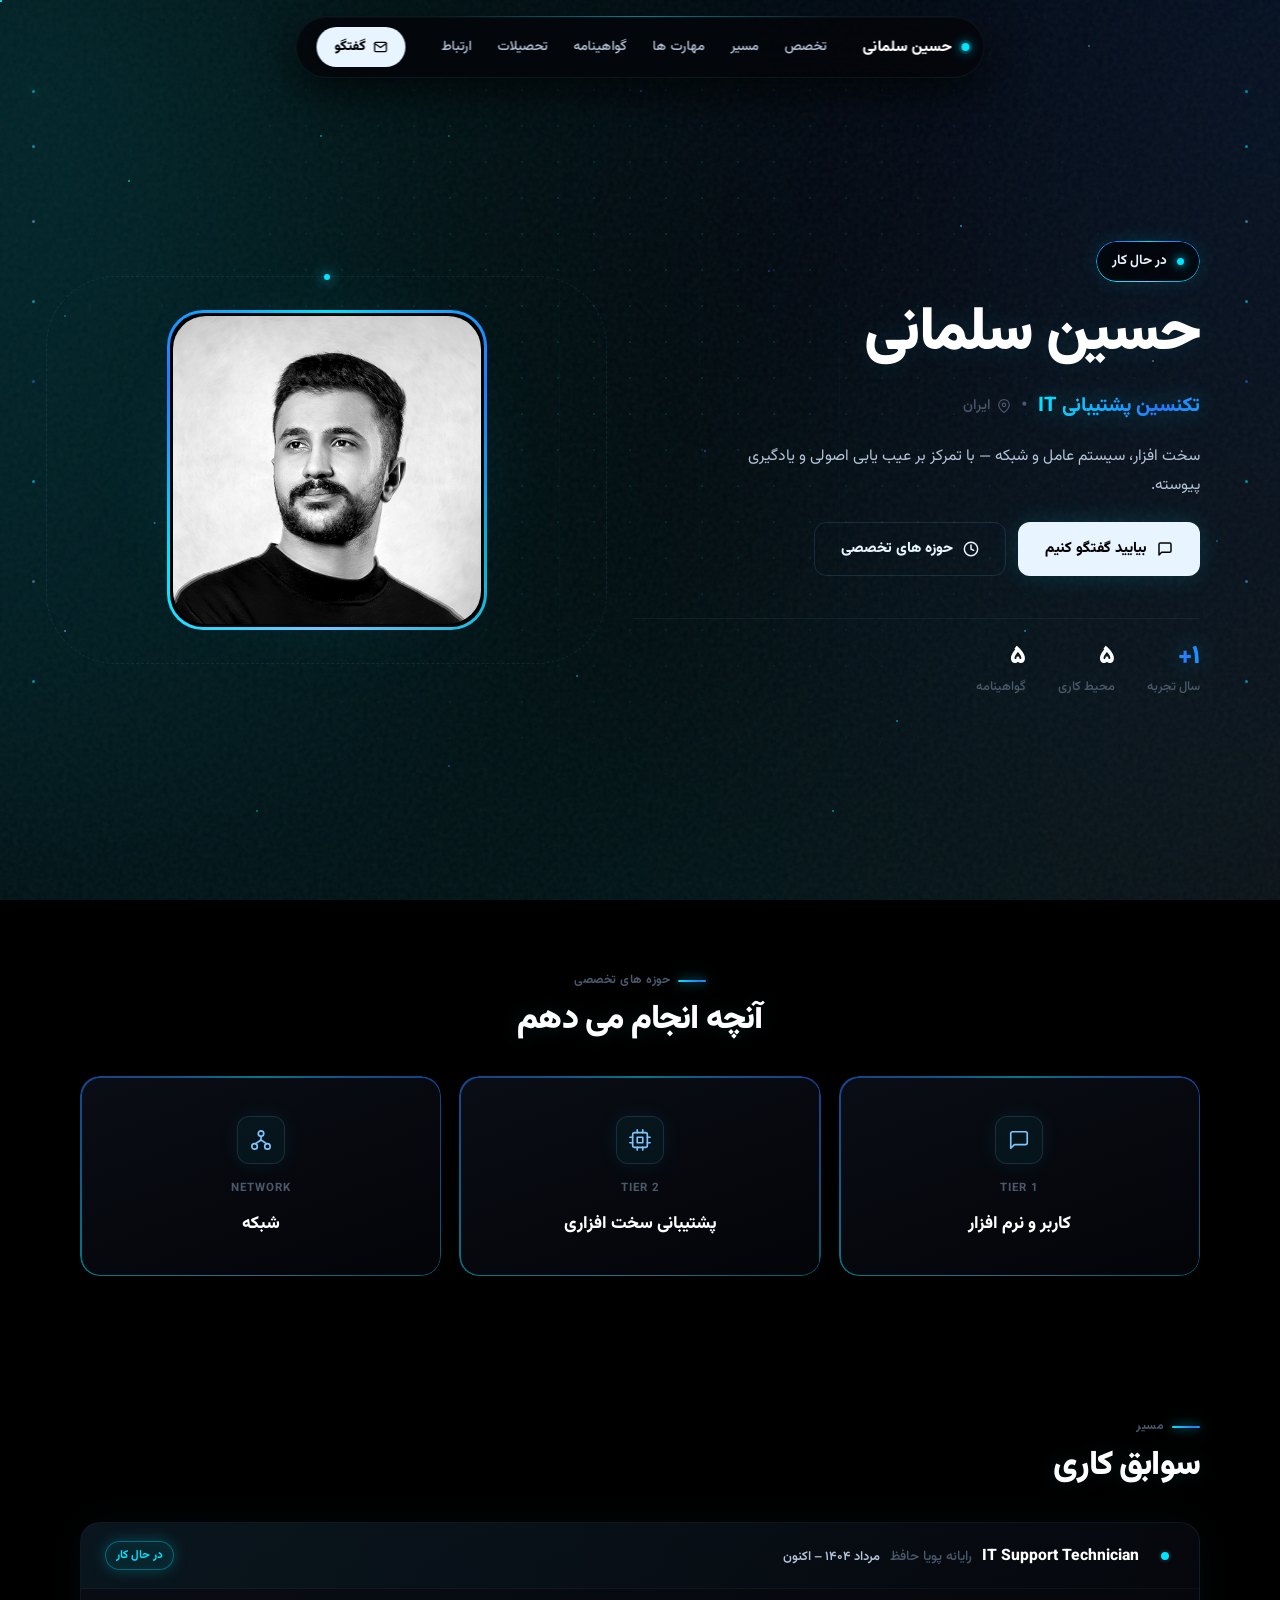
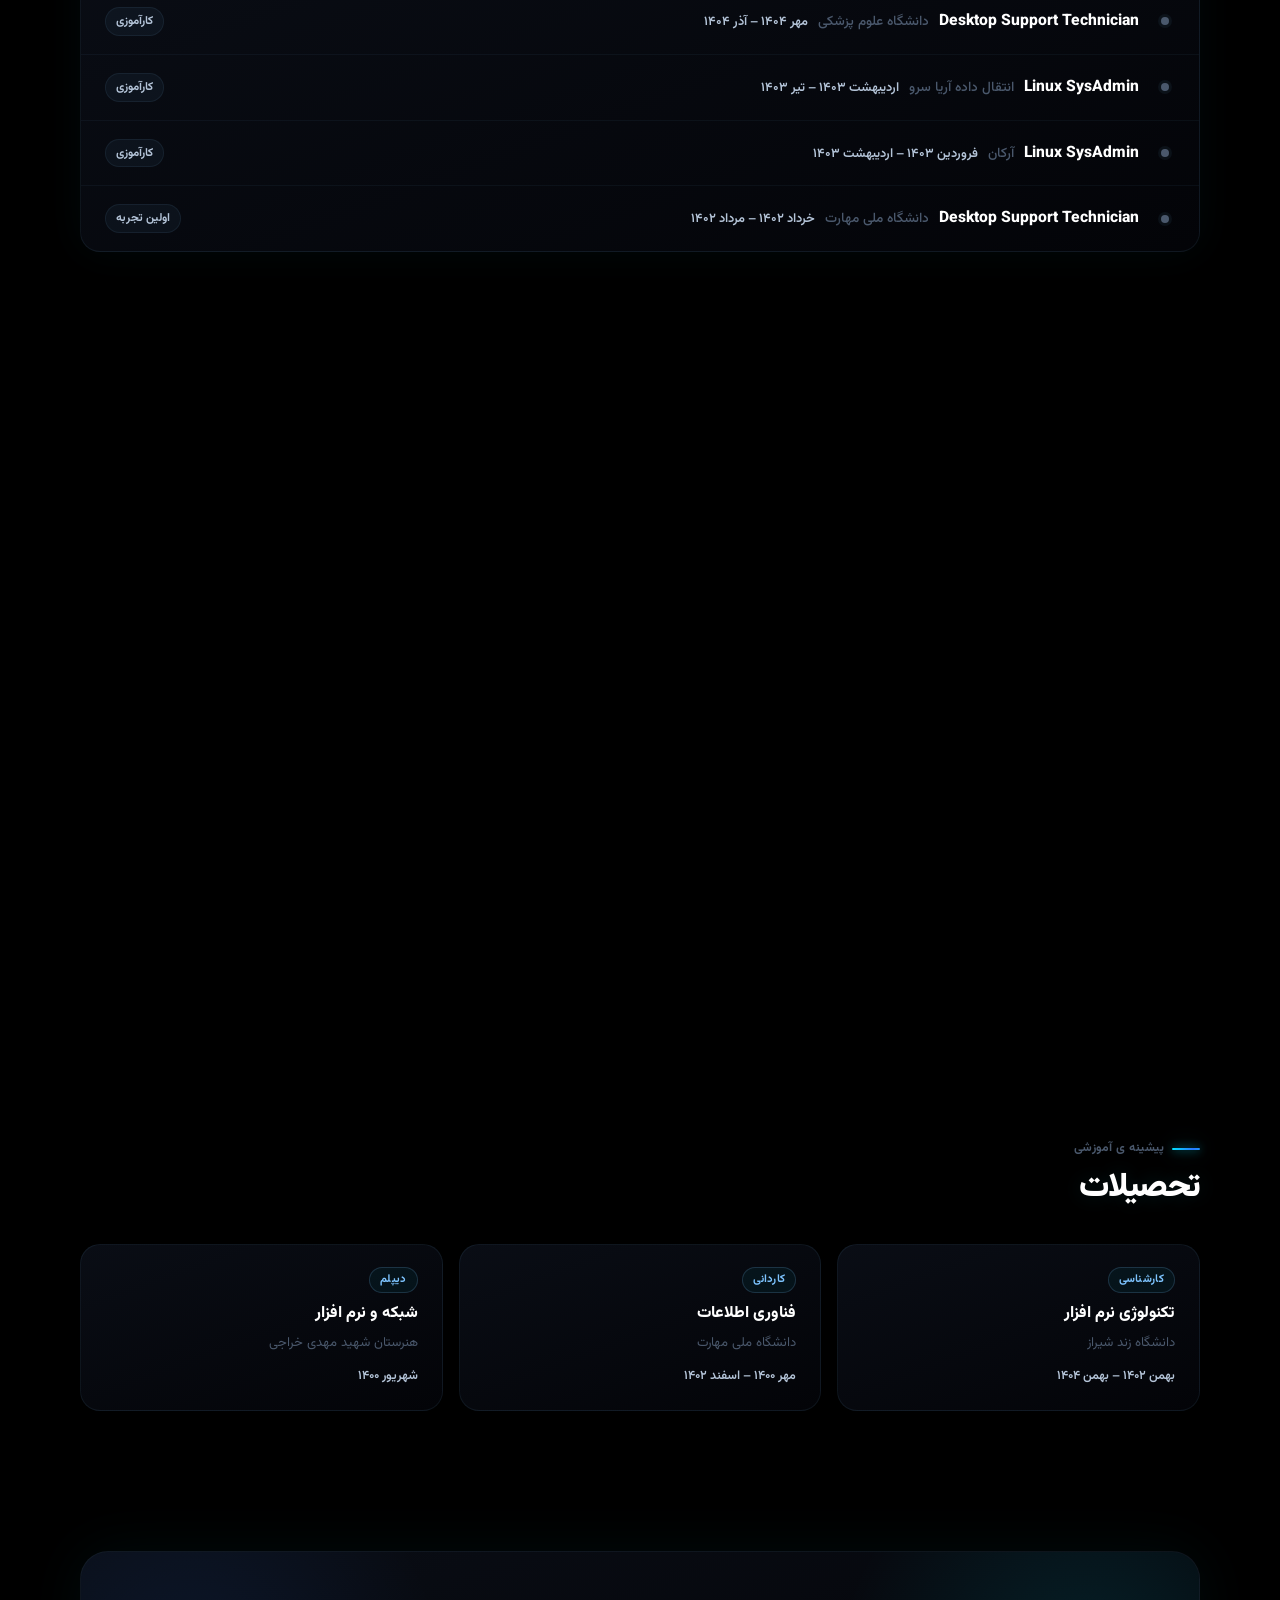
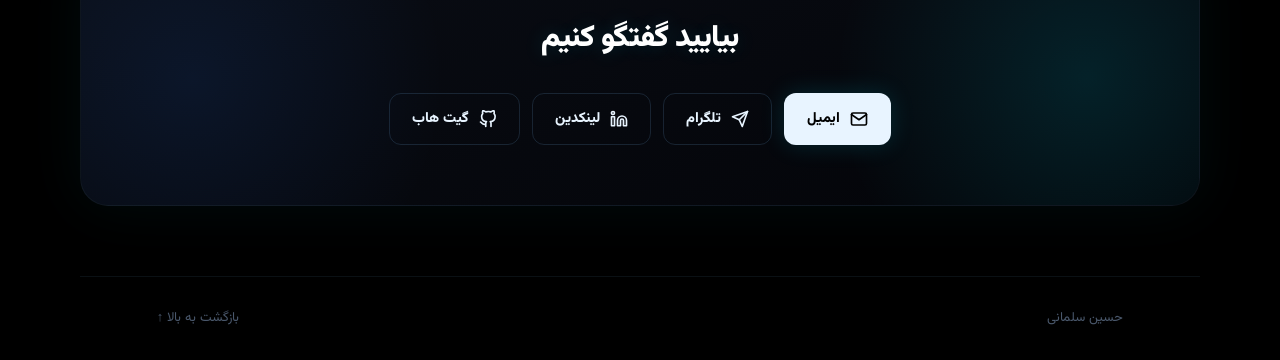
==== commit 0aef187c: "Fix css in mobile mode" ====
--- a/index.html
+++ b/index.html
@@ -76,6 +76,8 @@
 
         html {
             scroll-behavior: smooth;
+            overflow-x: hidden;
+            max-width: 100%;
         }
 
         body {
@@ -83,7 +85,11 @@
             background: var(--color-black);
             line-height: 1.8;
             min-height: 100vh;
+            min-height: 100dvh;
             overflow-x: hidden;
+            width: 100%;
+            max-width: 100%;
+            overscroll-behavior-x: none;
             -webkit-font-smoothing: antialiased;
             -moz-osx-font-smoothing: grayscale;
             position: relative;
@@ -115,15 +121,36 @@
         }
 
         /* ==========================================================================
-           لایه های پس زمینه — اتاق سرور تاریک
+           SVG Sprite — مخزن آیکون ها
            ========================================================================== */
+        .svg-sprite {
+            position: absolute;
+            width: 0;
+            height: 0;
+            overflow: hidden;
+            visibility: hidden;
+        }
+
+        /* ==========================================================================
+           STAGE پس زمینه — کلیپ همه لایه ها در یک کانتینر
+           ========================================================================== */
+        .bg-stage {
+            position: fixed;
+            inset: 0;
+            overflow: hidden;
+            pointer-events: none;
+            z-index: -5;
+            contain: strict;
+        }
+
+        .bg-stage>* {
+            position: absolute;
+            pointer-events: none;
+        }
 
         /* لایه ۱: هاله های آبی/یخی */
         .aurora-bg {
-            position: fixed;
             inset: -20%;
-            z-index: -5;
-            pointer-events: none;
             background:
                 radial-gradient(circle at 15% 20%, rgba(0, 229, 255, 0.16), transparent 45%),
                 radial-gradient(circle at 85% 15%, rgba(41, 121, 255, 0.14), transparent 48%),
@@ -154,10 +181,7 @@
 
         /* لایه ۲: چراغ های LED کناری — شبیه رک سرور */
         .rack-leds {
-            position: fixed;
             inset: 0;
-            z-index: -4;
-            pointer-events: none;
             opacity: 0.55;
         }
 
@@ -174,7 +198,6 @@
                 0 0 8px var(--ice-500),
                 0 0 16px rgba(0, 229, 255, 0.6),
                 0 55px 0 0 var(--ice-500),
-                0 55px 0 0 var(--ice-500),
                 0 130px 0 0 rgba(126, 196, 255, 0.9),
                 0 210px 0 0 var(--ice-500),
                 0 290px 0 0 rgba(41, 121, 255, 0.9),
@@ -211,10 +234,7 @@
 
         /* لایه ۳: خطوط عمودی رک */
         .server-rack-lines {
-            position: fixed;
             inset: 0;
-            z-index: -4;
-            pointer-events: none;
             background-image: repeating-linear-gradient(90deg,
                     transparent 0,
                     transparent 139px,
@@ -227,10 +247,7 @@
 
         /* لایه ۴: پرتوی اسکنر */
         .scan-beam {
-            position: fixed;
             inset: 0;
-            z-index: -3;
-            pointer-events: none;
             overflow: hidden;
         }
 
@@ -274,10 +291,7 @@
 
         /* لایه ۵: شبکه ی نقطه چین آبی */
         .grid-dots {
-            position: fixed;
             inset: 0;
-            z-index: -2;
-            pointer-events: none;
             background-image: radial-gradient(rgba(0, 229, 255, 0.13) 1px, transparent 1px);
             background-size: 36px 36px;
             mask-image: radial-gradient(ellipse at 50% 35%, black 15%, transparent 72%);
@@ -286,10 +300,7 @@
 
         /* لایه ۶: ذرات شناور آبی */
         .particles {
-            position: fixed;
             inset: 0;
-            z-index: -2;
-            pointer-events: none;
         }
 
         .particles::before,
@@ -349,10 +360,7 @@
 
         /* لایه ۷: گرین سینمایی */
         .grain-overlay {
-            position: fixed;
             inset: 0;
-            z-index: -1;
-            pointer-events: none;
             opacity: 0.055;
             background-image: url("data:image/svg+xml,%3Csvg viewBox='0 0 200 200' xmlns='http://www.w3.org/2000/svg'%3E%3Cfilter id='n'%3E%3CfeTurbulence type='fractalNoise' baseFrequency='0.9' numOctaves='3' stitchTiles='stitch'/%3E%3C/filter%3E%3Crect width='100%25' height='100%25' filter='url(%23n)'/%3E%3C/svg%3E");
         }
@@ -513,11 +521,14 @@
         .hero-section {
             position: relative;
             min-height: 100vh;
+            min-height: 100dvh;
             display: flex;
             align-items: center;
             justify-content: center;
             padding: 120px 6% 80px;
             width: 100%;
+            max-width: 100%;
+            overflow: hidden;
         }
 
         .hero-layout {
@@ -534,6 +545,7 @@
             flex-direction: column;
             gap: 18px;
             text-align: right;
+            min-width: 0;
         }
 
         .status-pill {
@@ -757,11 +769,14 @@
             justify-content: center;
             align-items: center;
             position: relative;
+            min-width: 0;
+            max-width: 100%;
         }
 
         .hero-profile-frame {
             position: relative;
             width: clamp(240px, 26vw, 320px);
+            max-width: 100%;
             aspect-ratio: 1;
             padding: 3px;
             border-radius: var(--radius-xl);
@@ -860,15 +875,18 @@
            ========================================================================== */
         .content-wrapper {
             width: 100%;
+            max-width: 100%;
             padding: 70px 6%;
             display: flex;
             justify-content: center;
             position: relative;
+            overflow: hidden;
         }
 
         .content-container {
             max-width: 1120px;
             width: 100%;
+            min-width: 0;
         }
 
         .section-header {
@@ -1094,6 +1112,7 @@
             align-items: baseline;
             gap: 10px;
             flex-wrap: wrap;
+            min-width: 0;
         }
 
         .journey-role {
@@ -1498,9 +1517,10 @@
            ریسپانسیو
            ========================================================================== */
         @media (max-width: 900px) {
+
             .hero-layout {
                 grid-template-columns: 1fr;
-                gap: 40px;
+                gap: 30px;
                 text-align: center;
             }
 
@@ -1508,22 +1528,45 @@
                 align-items: center;
                 text-align: center;
                 order: 2;
+                width: 100%;
+                min-width: 0;
             }
 
             .hero-visual-side {
                 order: 1;
+                width: 100%;
+                max-width: 100%;
+                padding: 20px 0;
+                min-width: 0;
+            }
+
+            .hero-subtitle {
+                justify-content: center;
+                width: 100%;
+            }
+
+            .hero-title {
+                width: 100%;
             }
 
             .hero-bio {
                 margin: 0 auto;
+                width: 100%;
+                max-width: 460px;
             }
 
             .hero-actions {
                 justify-content: center;
+                width: 100%;
             }
 
             .hero-stats {
                 justify-content: center;
+                width: 100%;
+            }
+
+            .status-pill {
+                align-self: center;
             }
 
             .section-header {
@@ -1533,12 +1576,92 @@
                 align-items: center;
             }
 
+            .site-nav,
+            .expertise-card,
+            .journey-list,
+            .cert-card,
+            .education-card,
+            .contact-card {
+                backdrop-filter: none;
+                -webkit-backdrop-filter: none;
+                background: rgba(4, 5, 10, 0.95);
+            }
+
+            .rack-leds,
+            .server-rack-lines,
+            .scan-beam,
+            .particles,
+            .grain-overlay {
+                display: none;
+            }
+
+            .aurora-bg {
+                inset: 0;
+                filter: blur(50px);
+                animation: none;
+                opacity: 0.6;
+            }
+
+            .status-pill::before {
+                animation: none;
+                background: linear-gradient(135deg, #00e5ff, #2979ff);
+            }
+
+            .expertise-card::before {
+                animation: none;
+                background: linear-gradient(135deg, #00e5ff, #2979ff);
+                opacity: 0.4;
+            }
+
+            .hero-profile-frame {
+                animation: none;
+                background:
+                    linear-gradient(#000000, #000000) padding-box,
+                    linear-gradient(135deg, #00e5ff, #2979ff) border-box;
+                box-shadow:
+                    0 20px 50px rgba(0, 0, 0, 0.9),
+                    0 0 30px rgba(0, 229, 255, 0.25);
+            }
+
+            .hero-profile-halo {
+                animation: none;
+                opacity: 0.55;
+                inset: -12px;
+                filter: blur(24px);
+            }
+
+            .hero-orbit {
+                animation: none;
+                inset: -18px;
+            }
+
+            .hero-subtitle-accent,
+            .stat-value--gradient {
+                animation: none;
+                filter: none;
+            }
+
+            .contact-card::before,
+            .contact-card::after {
+                animation: none;
+            }
+
+            .scroll-progress {
+                animation: none;
+                background: linear-gradient(90deg, #00e5ff, #2979ff);
+            }
+
             .nav-links {
                 display: none;
             }
 
             .site-nav {
                 gap: 14px;
+            }
+
+            .section-eyebrow-line {
+                animation: none;
+                background: linear-gradient(90deg, #00e5ff, #2979ff);
             }
         }
 
@@ -1548,11 +1671,15 @@
             }
 
             .hero-section {
-                padding: 110px 5% 60px;
+                padding: 100px 5% 60px;
+            }
+
+            .hero-profile-frame {
+                width: 220px;
             }
 
             .hero-stats {
-                gap: 22px;
+                gap: 18px;
             }
 
             .stat-value {
@@ -1560,12 +1687,15 @@
             }
 
             .stat-label {
-                font-size: 0.75rem;
+                font-size: 0.72rem;
+                white-space: normal;
+                text-align: center;
+                line-height: 1.3;
             }
 
             .journey-row {
                 grid-template-columns: 16px 1fr auto;
-                gap: 12px;
+                gap: 10px;
                 padding: 14px 18px;
             }
 
@@ -1599,11 +1729,15 @@
             }
 
             .cert-grid {
-                grid-template-columns: repeat(auto-fit, minmax(160px, 1fr));
+                grid-template-columns: repeat(auto-fit, minmax(150px, 1fr));
             }
         }
 
         @media (max-width: 380px) {
+            .hero-profile-frame {
+                width: 190px;
+            }
+
             .journey-row {
                 grid-template-columns: 14px 1fr;
                 row-gap: 6px;
@@ -1613,9 +1747,12 @@
                 grid-column: 2;
                 justify-self: start;
             }
-        }
-
-        /* دسترس پذیری */
+
+            .hero-stats {
+                gap: 14px;
+            }
+        }
+
         @media (prefers-reduced-motion: reduce) {
 
             *,
@@ -1632,14 +1769,69 @@
 
 <body>
 
+    <!-- =====================================================================
+         SVG Sprite — تعریف یک بار آیکون ها، استفاده ی چندباره
+         ===================================================================== -->
+    <svg class="svg-sprite" xmlns="http://www.w3.org/2000/svg" aria-hidden="true">
+        <symbol id="i-hardware" viewBox="0 0 24 24">
+            <rect x="4" y="4" width="16" height="16" rx="2" />
+            <rect x="9" y="9" width="6" height="6" />
+        </symbol>
+        <symbol id="i-windows" viewBox="0 0 24 24">
+            <rect x="3" y="3" width="7" height="7" />
+            <rect x="14" y="3" width="7" height="7" />
+            <rect x="14" y="14" width="7" height="7" />
+            <rect x="3" y="14" width="7" height="7" />
+        </symbol>
+        <symbol id="i-linux" viewBox="0 0 24 24">
+            <polyline points="4 17 10 11 4 5" />
+            <line x1="12" y1="19" x2="20" y2="19" />
+        </symbol>
+        <symbol id="i-network" viewBox="0 0 24 24">
+            <circle cx="12" cy="5" r="2.5" />
+            <circle cx="5" cy="19" r="2.5" />
+            <circle cx="19" cy="19" r="2.5" />
+            <line x1="12" y1="7.5" x2="12" y2="12" />
+            <line x1="12" y1="12" x2="6.5" y2="17" />
+            <line x1="12" y1="12" x2="17.5" y2="17" />
+        </symbol>
+        <symbol id="i-security" viewBox="0 0 24 24">
+            <path d="M12 22s8-4 8-10V5l-8-3-8 3v7c0 6 8 10 8 10z" />
+        </symbol>
+        <symbol id="i-git" viewBox="0 0 24 24">
+            <circle cx="6" cy="6" r="3" />
+            <circle cx="6" cy="18" r="3" />
+            <circle cx="18" cy="6" r="3" />
+            <line x1="6" y1="9" x2="6" y2="15" />
+            <path d="M18 9a9 9 0 0 1-9 9" />
+        </symbol>
+        <symbol id="i-team" viewBox="0 0 24 24">
+            <path d="M17 21v-2a4 4 0 0 0-4-4H5a4 4 0 0 0-4 4v2" />
+            <circle cx="9" cy="7" r="4" />
+            <path d="M23 21v-2a4 4 0 0 0-3-3.87" />
+            <path d="M16 3.13a4 4 0 0 1 0 7.75" />
+        </symbol>
+        <symbol id="i-problem" viewBox="0 0 24 24">
+            <circle cx="12" cy="12" r="10" />
+            <path d="M9.09 9a3 3 0 0 1 5.83 1c0 2-3 3-3 3" />
+            <line x1="12" y1="17" x2="12.01" y2="17" />
+        </symbol>
+    </svg>
+
+    <!-- =====================================================================
+         STAGE پس زمینه — همه لایه ها داخل یک کانتینر کلیپ شده
+         ===================================================================== -->
+    <div class="bg-stage">
+        <div class="aurora-bg"></div>
+        <div class="rack-leds"></div>
+        <div class="server-rack-lines"></div>
+        <div class="scan-beam"></div>
+        <div class="grid-dots"></div>
+        <div class="particles"></div>
+        <div class="grain-overlay"></div>
+    </div>
+
     <div class="scroll-progress" id="scrollProgress"></div>
-    <div class="aurora-bg"></div>
-    <div class="rack-leds"></div>
-    <div class="server-rack-lines"></div>
-    <div class="scan-beam"></div>
-    <div class="grid-dots"></div>
-    <div class="particles"></div>
-    <div class="grain-overlay"></div>
 
     <!-- =====================================================================
          ناوبری
@@ -1881,7 +2073,7 @@
     </section>
 
     <!-- =====================================================================
-         مهارت ها
+         مهارت ها — فقط یک کانتینر خالی، محتوا در JS
          ===================================================================== -->
     <section class="content-wrapper" id="skills">
         <div class="content-container">
@@ -1893,106 +2085,7 @@
                 <h2 class="section-title">مهارت ها</h2>
             </div>
 
-            <div class="skills-tags reveal">
-                <span class="skill-tag">
-                    <span class="skill-tag-icon">
-                        <svg width="16" height="16" viewBox="0 0 24 24" fill="none" stroke="currentColor"
-                            stroke-width="2" stroke-linecap="round" stroke-linejoin="round" aria-hidden="true">
-                            <rect x="4" y="4" width="16" height="16" rx="2"></rect>
-                            <rect x="9" y="9" width="6" height="6"></rect>
-                        </svg>
-                    </span>
-                    سخت افزار
-                </span>
-
-                <span class="skill-tag">
-                    <span class="skill-tag-icon">
-                        <svg width="16" height="16" viewBox="0 0 24 24" fill="none" stroke="currentColor"
-                            stroke-width="2" stroke-linecap="round" stroke-linejoin="round" aria-hidden="true">
-                            <rect x="3" y="3" width="7" height="7"></rect>
-                            <rect x="14" y="3" width="7" height="7"></rect>
-                            <rect x="14" y="14" width="7" height="7"></rect>
-                            <rect x="3" y="14" width="7" height="7"></rect>
-                        </svg>
-                    </span>
-                    ویندوز
-                </span>
-
-                <span class="skill-tag">
-                    <span class="skill-tag-icon">
-                        <svg width="16" height="16" viewBox="0 0 24 24" fill="none" stroke="currentColor"
-                            stroke-width="2" stroke-linecap="round" stroke-linejoin="round" aria-hidden="true">
-                            <polyline points="4 17 10 11 4 5"></polyline>
-                            <line x1="12" y1="19" x2="20" y2="19"></line>
-                        </svg>
-                    </span>
-                    لینوکس
-                </span>
-
-                <span class="skill-tag">
-                    <span class="skill-tag-icon">
-                        <svg width="16" height="16" viewBox="0 0 24 24" fill="none" stroke="currentColor"
-                            stroke-width="2" stroke-linecap="round" stroke-linejoin="round" aria-hidden="true">
-                            <circle cx="12" cy="5" r="2.5"></circle>
-                            <circle cx="5" cy="19" r="2.5"></circle>
-                            <circle cx="19" cy="19" r="2.5"></circle>
-                            <line x1="12" y1="7.5" x2="12" y2="12"></line>
-                            <line x1="12" y1="12" x2="6.5" y2="17"></line>
-                            <line x1="12" y1="12" x2="17.5" y2="17"></line>
-                        </svg>
-                    </span>
-                    شبکه
-                </span>
-
-                <span class="skill-tag">
-                    <span class="skill-tag-icon">
-                        <svg width="16" height="16" viewBox="0 0 24 24" fill="none" stroke="currentColor"
-                            stroke-width="2" stroke-linecap="round" stroke-linejoin="round" aria-hidden="true">
-                            <path d="M12 22s8-4 8-10V5l-8-3-8 3v7c0 6 8 10 8 10z"></path>
-                        </svg>
-                    </span>
-                    امنیت
-                </span>
-
-                <span class="skill-tag">
-                    <span class="skill-tag-icon">
-                        <svg width="16" height="16" viewBox="0 0 24 24" fill="none" stroke="currentColor"
-                            stroke-width="2" stroke-linecap="round" stroke-linejoin="round" aria-hidden="true">
-                            <circle cx="6" cy="6" r="3"></circle>
-                            <circle cx="6" cy="18" r="3"></circle>
-                            <circle cx="18" cy="6" r="3"></circle>
-                            <line x1="6" y1="9" x2="6" y2="15"></line>
-                            <path d="M18 9a9 9 0 0 1-9 9"></path>
-                        </svg>
-                    </span>
-                    Git
-                </span>
-
-                <span class="skill-tag">
-                    <span class="skill-tag-icon">
-                        <svg width="16" height="16" viewBox="0 0 24 24" fill="none" stroke="currentColor"
-                            stroke-width="2" stroke-linecap="round" stroke-linejoin="round" aria-hidden="true">
-                            <path d="M17 21v-2a4 4 0 0 0-4-4H5a4 4 0 0 0-4 4v2"></path>
-                            <circle cx="9" cy="7" r="4"></circle>
-                            <path d="M23 21v-2a4 4 0 0 0-3-3.87"></path>
-                            <path d="M16 3.13a4 4 0 0 1 0 7.75"></path>
-                        </svg>
-                    </span>
-                    کار تیمی
-                </span>
-
-                <span class="skill-tag">
-                    <span class="skill-tag-icon">
-                        <svg width="16" height="16" viewBox="0 0 24 24" fill="none" stroke="currentColor"
-                            stroke-width="2" stroke-linecap="round" stroke-linejoin="round" aria-hidden="true">
-                            <circle cx="12" cy="12" r="10"></circle>
-                            <path d="M9.09 9a3 3 0 0 1 5.83 1c0 2-3 3-3 3"></path>
-                            <line x1="12" y1="17" x2="12.01" y2="17"></line>
-                        </svg>
-                    </span>
-                    حل مسئله
-                </span>
-            </div>
+            <div class="skills-tags reveal" id="skillsTags" aria-label="مهارت ها"></div>
         </div>
     </section>
 
@@ -2012,7 +2105,7 @@
             <div class="cert-grid">
                 <div class="cert-card reveal">
                     <div class="cert-media">
-                        <img src="images/aplus.jpeg" alt="گواهینامه +A" loading="lazy">
+                        <img src="images/aplus.jpeg" alt="گواهینامه +A" loading="lazy" decoding="async">
                     </div>
                     <div class="cert-info">
                         <span class="cert-title">+A</span>
@@ -2022,7 +2115,7 @@
 
                 <div class="cert-card reveal">
                     <div class="cert-media">
-                        <img src="images/networkplus.jpeg" alt="گواهینامه +Network" loading="lazy">
+                        <img src="images/networkplus.jpeg" alt="گواهینامه +Network" loading="lazy" decoding="async">
                     </div>
                     <div class="cert-info">
                         <span class="cert-title">+Network</span>
@@ -2032,7 +2125,7 @@
 
                 <div class="cert-card reveal">
                     <div class="cert-media">
-                        <img src="images/MD-100.png" alt="گواهینامه MD-100" loading="lazy">
+                        <img src="images/MD-100.png" alt="گواهینامه MD-100" loading="lazy" decoding="async">
                     </div>
                     <div class="cert-info">
                         <span class="cert-title">MD-100</span>
@@ -2042,7 +2135,8 @@
 
                 <div class="cert-card reveal">
                     <div class="cert-media">
-                        <img src="images/cs50cysec.jpeg" alt="گواهینامه CS50 Cybersecurity" loading="lazy">
+                        <img src="images/cs50cysec.jpeg" alt="گواهینامه CS50 Cybersecurity" loading="lazy"
+                            decoding="async">
                     </div>
                     <div class="cert-info">
                         <span class="cert-title">CS50 Cybersecurity</span>
@@ -2052,7 +2146,7 @@
 
                 <div class="cert-card reveal">
                     <div class="cert-media">
-                        <img src="images/winlive.jpeg" alt="گواهینامه Windows Live" loading="lazy">
+                        <img src="images/winlive.jpeg" alt="گواهینامه Windows Live" loading="lazy" decoding="async">
                     </div>
                     <div class="cert-info">
                         <span class="cert-title">Windows Live</span>
@@ -2167,6 +2261,39 @@
 
     <script>
         /* ---------------------------------------------------------------
+           داده مهارت ها — افزودن مهارت جدید = فقط یک خط
+           --------------------------------------------------------------- */
+        const SKILLS = [
+            { icon: 'hardware', label: 'سخت افزار' },
+            { icon: 'windows', label: 'ویندوز' },
+            { icon: 'linux', label: 'لینوکس' },
+            { icon: 'network', label: 'شبکه' },
+            { icon: 'security', label: 'امنیت' },
+            { icon: 'git', label: 'Git' },
+            { icon: 'team', label: 'کار تیمی' },
+            { icon: 'problem', label: 'حل مسئله' },
+        ];
+
+        /* ---------------------------------------------------------------
+           رندر مهارت ها داخل کانتینر
+           --------------------------------------------------------------- */
+        const skillsTags = document.getElementById('skillsTags');
+        if (skillsTags) {
+            skillsTags.innerHTML = SKILLS.map(({ icon, label }) => `
+                <span class="skill-tag">
+                    <span class="skill-tag-icon">
+                        <svg width="16" height="16" viewBox="0 0 24 24" fill="none"
+                             stroke="currentColor" stroke-width="2"
+                             stroke-linecap="round" stroke-linejoin="round" aria-hidden="true">
+                            <use href="#i-${icon}"/>
+                        </svg>
+                    </span>
+                    ${label}
+                </span>
+            `).join('');
+        }
+
+        /* ---------------------------------------------------------------
            نوار پیشرفت اسکرول
            --------------------------------------------------------------- */
         const scrollProgress = document.getElementById('scrollProgress');
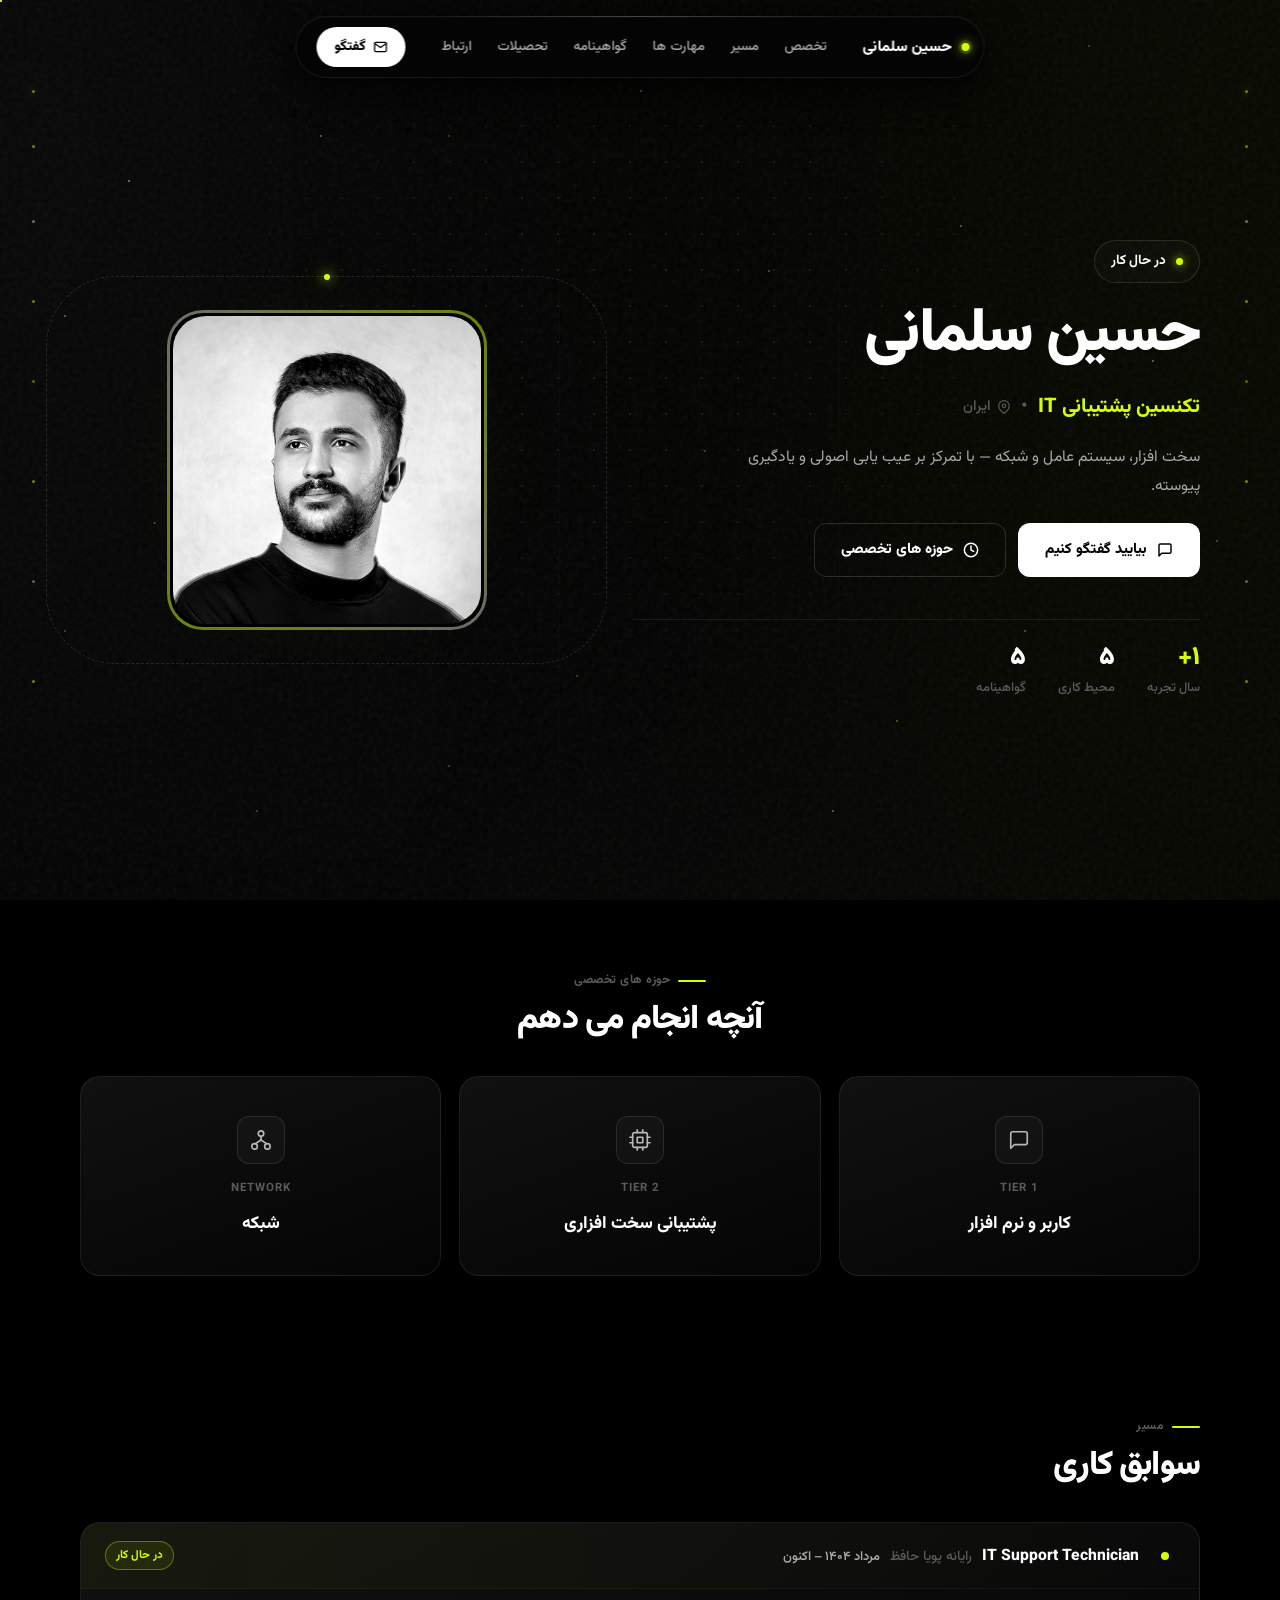
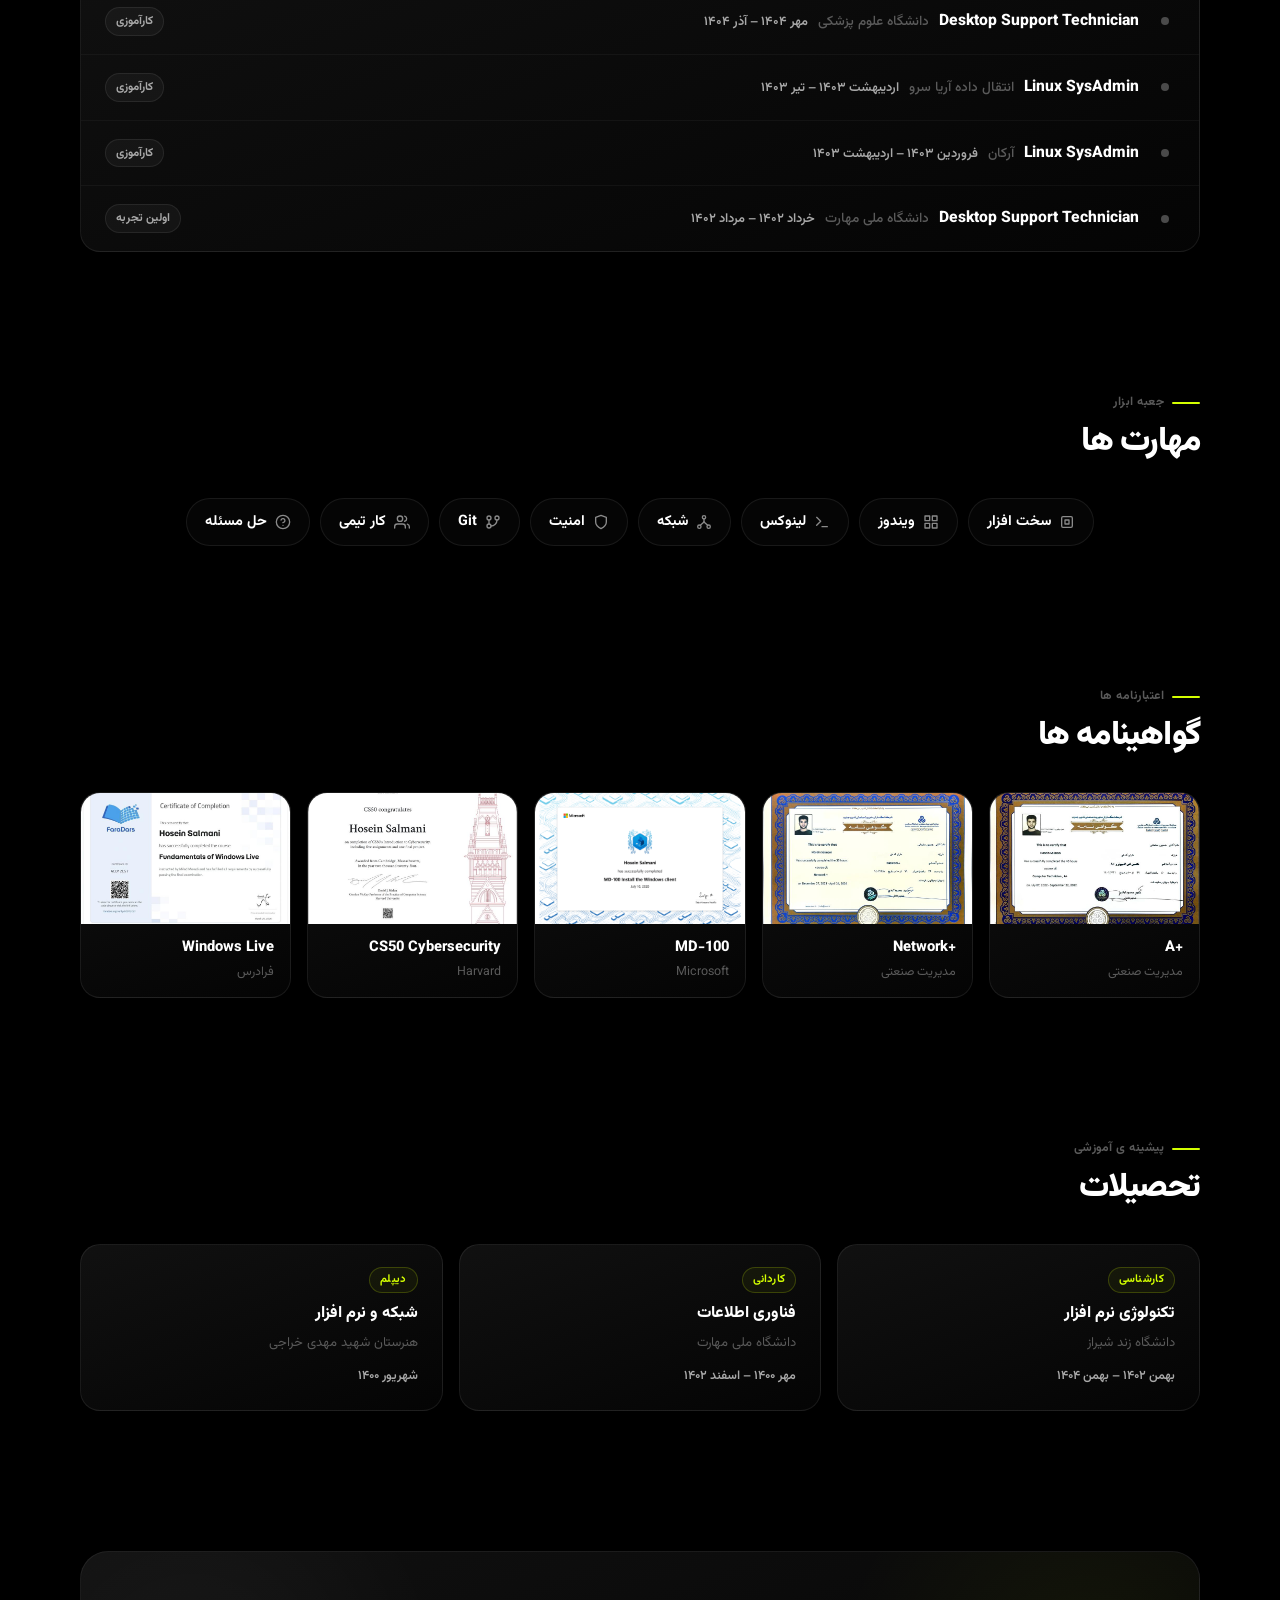
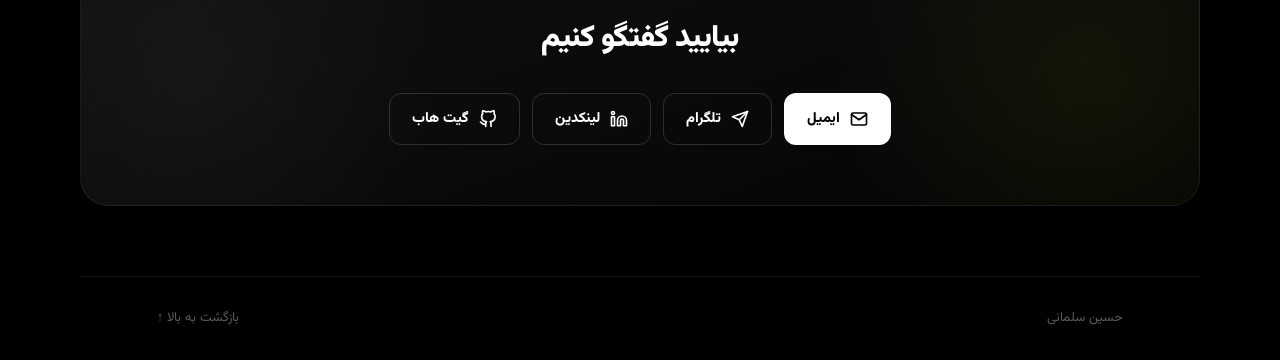
==== commit eede0a88: "Update color theme" ====
--- a/index.html
+++ b/index.html
@@ -11,7 +11,7 @@
 
     <style>
         /* ==========================================================================
-           متغیرها — اتاق سرور تاریک، طیف آبی و یخی
+           Swiss Minimal — مشکی خالص + خاکستری + لیمو
            ========================================================================== */
         @property --angle {
             syntax: '<angle>';
@@ -20,41 +20,36 @@
         }
 
         :root {
-            /* مشکی عمیق */
             --color-black: #000000;
-            --color-void: #020206;
-            --color-abyss: #04050a;
-            --color-deep: #070a12;
-            --color-surface: #0b0f18;
-
-            /* طیف آبی/یخی — چراغ های رک */
-            --ice-100: #e8f4ff;
-            --ice-200: #b8dcff;
-            --ice-300: #7ec4ff;
-            --ice-400: #4aa8ff;
-            --ice-500: #00e5ff;
-            --ice-600: #00b8d4;
-            --ice-700: #0096ff;
-            --ice-800: #2979ff;
-            --ice-900: #0051c4;
-
-            /* متن */
+            --color-void: #050505;
+            --color-abyss: #0a0a0a;
+            --color-deep: #0d0d0d;
+            --color-surface: #121212;
+
+            --gray-100: #f5f5f5;
+            --gray-200: #e0e0e0;
+            --gray-300: #b8b8b8;
+            --gray-400: #8a8a8a;
+            --gray-500: #6a6a6a;
+            --gray-600: #4a4a4a;
+            --gray-700: #2a2a2a;
+            --gray-800: #1a1a1a;
+            --gray-900: #0d0d0d;
+
+            --lime: #d4ff00;
+            --lime-soft: #b8d900;
+            --lime-deep: #8aaa00;
+
             --text-primary: #ffffff;
-            --text-secondary: #b4c4d8;
-            --text-muted: #4a586c;
-
-            /* حاشیه ها */
-            --border-soft: rgba(126, 196, 255, 0.08);
-            --border-medium: rgba(126, 196, 255, 0.15);
-            --border-bright: rgba(0, 229, 255, 0.45);
-
-            /* گرادیان های آبی */
-            --gradient-blue: linear-gradient(90deg,
-                    #00e5ff, #2979ff, #00d4ff, #7ec4ff, #00e5ff);
-            --gradient-blue-conic: conic-gradient(from var(--angle),
-                    #00e5ff, #2979ff, #00b8d4, #7ec4ff, #00e5ff, #2979ff, #00e5ff);
-            --gradient-panel: linear-gradient(160deg,
-                    rgba(11, 15, 24, 0.88), rgba(4, 5, 10, 0.78));
+            --text-secondary: #a8a8a8;
+            --text-muted: #5a5a5a;
+
+            --border-soft: rgba(255, 255, 255, 0.08);
+            --border-medium: rgba(255, 255, 255, 0.15);
+            --border-bright: rgba(212, 255, 0, 0.5);
+
+            --gradient-lime: linear-gradient(90deg, #d4ff00, #8aaa00, #d4ff00);
+            --gradient-panel: linear-gradient(160deg, rgba(18, 18, 18, 0.92), rgba(5, 5, 5, 0.85));
 
             --easing: cubic-bezier(0.16, 1, 0.3, 1);
             --blur-glass: blur(22px);
@@ -106,12 +101,12 @@
         }
 
         ::selection {
-            background: var(--ice-500);
+            background: var(--lime);
             color: var(--color-black);
         }
 
         :focus-visible {
-            outline: 2px solid var(--ice-500);
+            outline: 2px solid var(--lime);
             outline-offset: 3px;
             border-radius: 4px;
         }
@@ -120,9 +115,6 @@
             scroll-margin-top: 90px;
         }
 
-        /* ==========================================================================
-           SVG Sprite — مخزن آیکون ها
-           ========================================================================== */
         .svg-sprite {
             position: absolute;
             width: 0;
@@ -132,7 +124,7 @@
         }
 
         /* ==========================================================================
-           STAGE پس زمینه — کلیپ همه لایه ها در یک کانتینر
+           STAGE پس زمینه
            ========================================================================== */
         .bg-stage {
             position: fixed;
@@ -148,17 +140,17 @@
             pointer-events: none;
         }
 
-        /* لایه ۱: هاله های آبی/یخی */
+        /* لایه ۱: هاله های خاکستری بسیار محو + یک لمس لیمو */
         .aurora-bg {
             inset: -20%;
             background:
-                radial-gradient(circle at 15% 20%, rgba(0, 229, 255, 0.16), transparent 45%),
-                radial-gradient(circle at 85% 15%, rgba(41, 121, 255, 0.14), transparent 48%),
-                radial-gradient(circle at 50% 90%, rgba(0, 184, 212, 0.11), transparent 50%),
-                radial-gradient(circle at 92% 82%, rgba(126, 196, 255, 0.10), transparent 45%),
-                radial-gradient(circle at 8% 70%, rgba(0, 212, 255, 0.11), transparent 42%);
-            filter: blur(80px);
-            animation: bgPulse 24s ease-in-out infinite alternate;
+                radial-gradient(circle at 15% 20%, rgba(255, 255, 255, 0.03), transparent 45%),
+                radial-gradient(circle at 85% 15%, rgba(212, 255, 0, 0.04), transparent 48%),
+                radial-gradient(circle at 50% 90%, rgba(255, 255, 255, 0.02), transparent 50%),
+                radial-gradient(circle at 92% 82%, rgba(212, 255, 0, 0.03), transparent 45%),
+                radial-gradient(circle at 8% 70%, rgba(255, 255, 255, 0.02), transparent 42%);
+            filter: blur(90px);
+            animation: bgPulse 28s ease-in-out infinite alternate;
             will-change: transform, opacity;
         }
 
@@ -169,20 +161,20 @@
             }
 
             50% {
-                transform: scale(1.08) rotate(3deg);
+                transform: scale(1.06) rotate(2deg);
                 opacity: 1;
             }
 
             100% {
-                transform: scale(1.03) rotate(-2deg);
-                opacity: 0.92;
-            }
-        }
-
-        /* لایه ۲: چراغ های LED کناری — شبیه رک سرور */
+                transform: scale(1.02) rotate(-1deg);
+                opacity: 0.9;
+            }
+        }
+
+        /* لایه ۲: چراغ های LED — لیمو */
         .rack-leds {
             inset: 0;
-            opacity: 0.55;
+            opacity: 0.5;
         }
 
         .rack-leds::before,
@@ -193,17 +185,17 @@
             width: 3px;
             height: 3px;
             border-radius: 50%;
-            background: var(--ice-500);
+            background: var(--lime);
             box-shadow:
-                0 0 8px var(--ice-500),
-                0 0 16px rgba(0, 229, 255, 0.6),
-                0 55px 0 0 var(--ice-500),
-                0 130px 0 0 rgba(126, 196, 255, 0.9),
-                0 210px 0 0 var(--ice-500),
-                0 290px 0 0 rgba(41, 121, 255, 0.9),
-                0 390px 0 0 var(--ice-500),
-                0 490px 0 0 rgba(126, 196, 255, 0.8),
-                0 590px 0 0 var(--ice-500);
+                0 0 8px var(--lime),
+                0 0 16px rgba(212, 255, 0, 0.6),
+                0 55px 0 0 var(--lime),
+                0 130px 0 0 rgba(255, 255, 255, 0.8),
+                0 210px 0 0 var(--lime),
+                0 290px 0 0 rgba(184, 217, 0, 0.9),
+                0 390px 0 0 var(--lime),
+                0 490px 0 0 rgba(255, 255, 255, 0.7),
+                0 590px 0 0 var(--lime);
             animation: ledBlink 3.2s steps(2, end) infinite;
             will-change: opacity;
         }
@@ -223,29 +215,29 @@
             0%,
             44%,
             100% {
-                opacity: 0.35;
+                opacity: 0.3;
             }
 
             50%,
             94% {
-                opacity: 1;
-            }
-        }
-
-        /* لایه ۳: خطوط عمودی رک */
+                opacity: 0.9;
+            }
+        }
+
+        /* لایه ۳: خطوط عمودی رک — خاکستری */
         .server-rack-lines {
             inset: 0;
             background-image: repeating-linear-gradient(90deg,
                     transparent 0,
                     transparent 139px,
-                    rgba(0, 229, 255, 0.035) 139px,
-                    rgba(0, 229, 255, 0.035) 140px);
+                    rgba(255, 255, 255, 0.03) 139px,
+                    rgba(255, 255, 255, 0.03) 140px);
             mask-image: radial-gradient(ellipse at 50% 50%, black 25%, transparent 85%);
             -webkit-mask-image: radial-gradient(ellipse at 50% 50%, black 25%, transparent 85%);
-            opacity: 0.7;
-        }
-
-        /* لایه ۴: پرتوی اسکنر */
+            opacity: 0.6;
+        }
+
+        /* لایه ۴: پرتوی اسکنر — سفید محو */
         .scan-beam {
             inset: 0;
             overflow: hidden;
@@ -260,9 +252,9 @@
             top: -240px;
             background: linear-gradient(to bottom,
                     transparent,
-                    rgba(0, 229, 255, 0.05),
-                    rgba(0, 229, 255, 0.11),
-                    rgba(0, 229, 255, 0.05),
+                    rgba(255, 255, 255, 0.02),
+                    rgba(255, 255, 255, 0.06),
+                    rgba(255, 255, 255, 0.02),
                     transparent);
             filter: blur(16px);
             animation: scanDown 14s ease-in-out infinite;
@@ -289,16 +281,16 @@
             }
         }
 
-        /* لایه ۵: شبکه ی نقطه چین آبی */
+        /* لایه ۵: نقطه چین — خاکستری */
         .grid-dots {
             inset: 0;
-            background-image: radial-gradient(rgba(0, 229, 255, 0.13) 1px, transparent 1px);
+            background-image: radial-gradient(rgba(255, 255, 255, 0.08) 1px, transparent 1px);
             background-size: 36px 36px;
             mask-image: radial-gradient(ellipse at 50% 35%, black 15%, transparent 72%);
             -webkit-mask-image: radial-gradient(ellipse at 50% 35%, black 15%, transparent 72%);
         }
 
-        /* لایه ۶: ذرات شناور آبی */
+        /* لایه ۶: ذرات — سفید و لیمو */
         .particles {
             inset: 0;
         }
@@ -312,35 +304,35 @@
             width: 2px;
             height: 2px;
             border-radius: 50%;
-            background: var(--ice-500);
+            background: var(--lime);
             box-shadow:
-                10vw 20vh 0 0 rgba(0, 229, 255, 0.7),
-                30vw 60vh 0 0 rgba(126, 196, 255, 0.5),
-                50vw 10vh 0 0 rgba(41, 121, 255, 0.6),
-                70vw 80vh 0 0 rgba(0, 229, 255, 0.6),
-                90vw 40vh 0 0 rgba(126, 196, 255, 0.5),
-                20vw 90vh 0 0 rgba(0, 229, 255, 0.5),
-                60vw 30vh 0 0 rgba(41, 121, 255, 0.4),
-                80vw 70vh 0 0 rgba(0, 229, 255, 0.6),
-                15vw 45vh 0 0 rgba(126, 196, 255, 0.5),
-                45vw 75vh 0 0 rgba(0, 229, 255, 0.5),
-                5vw 35vh 0 0 rgba(0, 184, 212, 0.5),
-                35vw 15vh 0 0 rgba(0, 229, 255, 0.4);
+                10vw 20vh 0 0 rgba(255, 255, 255, 0.5),
+                30vw 60vh 0 0 rgba(212, 255, 0, 0.4),
+                50vw 10vh 0 0 rgba(255, 255, 255, 0.4),
+                70vw 80vh 0 0 rgba(212, 255, 0, 0.4),
+                90vw 40vh 0 0 rgba(255, 255, 255, 0.4),
+                20vw 90vh 0 0 rgba(212, 255, 0, 0.3),
+                60vw 30vh 0 0 rgba(255, 255, 255, 0.3),
+                80vw 70vh 0 0 rgba(212, 255, 0, 0.4),
+                15vw 45vh 0 0 rgba(255, 255, 255, 0.3),
+                45vw 75vh 0 0 rgba(212, 255, 0, 0.3),
+                5vw 35vh 0 0 rgba(255, 255, 255, 0.4),
+                35vw 15vh 0 0 rgba(212, 255, 0, 0.3);
             animation: particleDrift 45s linear infinite;
             will-change: transform;
         }
 
         .particles::after {
             box-shadow:
-                25vw 15vh 0 0 rgba(0, 229, 255, 0.6),
-                55vw 50vh 0 0 rgba(41, 121, 255, 0.5),
-                75vw 25vh 0 0 rgba(0, 229, 255, 0.7),
-                5vw 70vh 0 0 rgba(126, 196, 255, 0.6),
-                95vw 60vh 0 0 rgba(0, 229, 255, 0.4),
-                35vw 85vh 0 0 rgba(41, 121, 255, 0.5),
-                65vw 90vh 0 0 rgba(0, 229, 255, 0.6),
-                85vw 5vh 0 0 rgba(126, 196, 255, 0.5),
-                12vw 58vh 0 0 rgba(0, 229, 255, 0.5);
+                25vw 15vh 0 0 rgba(255, 255, 255, 0.4),
+                55vw 50vh 0 0 rgba(212, 255, 0, 0.3),
+                75vw 25vh 0 0 rgba(255, 255, 255, 0.4),
+                5vw 70vh 0 0 rgba(212, 255, 0, 0.3),
+                95vw 60vh 0 0 rgba(255, 255, 255, 0.3),
+                35vw 85vh 0 0 rgba(212, 255, 0, 0.3),
+                65vw 90vh 0 0 rgba(255, 255, 255, 0.4),
+                85vw 5vh 0 0 rgba(212, 255, 0, 0.3),
+                12vw 58vh 0 0 rgba(255, 255, 255, 0.3);
             animation: particleDrift 60s linear infinite reverse;
         }
 
@@ -358,15 +350,15 @@
             }
         }
 
-        /* لایه ۷: گرین سینمایی */
+        /* لایه ۷: گرین */
         .grain-overlay {
             inset: 0;
-            opacity: 0.055;
+            opacity: 0.05;
             background-image: url("data:image/svg+xml,%3Csvg viewBox='0 0 200 200' xmlns='http://www.w3.org/2000/svg'%3E%3Cfilter id='n'%3E%3CfeTurbulence type='fractalNoise' baseFrequency='0.9' numOctaves='3' stitchTiles='stitch'/%3E%3C/filter%3E%3Crect width='100%25' height='100%25' filter='url(%23n)'/%3E%3C/svg%3E");
         }
 
         /* ==========================================================================
-           نوار پیشرفت
+           نوار پیشرفت — لیمو
            ========================================================================== */
         .scroll-progress {
             position: fixed;
@@ -374,25 +366,10 @@
             right: 0;
             height: 2px;
             width: 0%;
-            background: var(--gradient-blue);
-            background-size: 300% auto;
+            background: var(--lime);
             z-index: 1000;
-            box-shadow:
-                0 0 10px rgba(0, 229, 255, 0.7),
-                0 0 22px rgba(0, 229, 255, 0.4),
-                0 0 40px rgba(41, 121, 255, 0.25);
-            animation: gradientPan 10s linear infinite;
+            box-shadow: 0 0 10px rgba(212, 255, 0, 0.5);
             transition: width 0.1s linear;
-        }
-
-        @keyframes gradientPan {
-            0% {
-                background-position: 0% 50%;
-            }
-
-            100% {
-                background-position: 300% 50%;
-            }
         }
 
         /* ==========================================================================
@@ -408,15 +385,14 @@
             align-items: center;
             gap: 24px;
             padding: 10px 14px 10px 20px;
-            background: rgba(4, 5, 10, 0.85);
+            background: rgba(5, 5, 5, 0.9);
             backdrop-filter: var(--blur-glass);
             -webkit-backdrop-filter: var(--blur-glass);
             border: 1px solid var(--border-soft);
             border-radius: 999px;
             box-shadow:
                 0 10px 40px rgba(0, 0, 0, 0.85),
-                0 0 30px rgba(0, 229, 255, 0.06),
-                inset 0 1px 1px rgba(255, 255, 255, 0.04);
+                inset 0 1px 1px rgba(255, 255, 255, 0.03);
             width: max-content;
             max-width: calc(100% - 32px);
         }
@@ -428,7 +404,7 @@
             left: 20%;
             right: 20%;
             height: 1px;
-            background: linear-gradient(90deg, transparent, rgba(0, 229, 255, 0.5), transparent);
+            background: linear-gradient(90deg, transparent, rgba(255, 255, 255, 0.2), transparent);
             border-radius: 1px;
         }
 
@@ -446,10 +422,10 @@
             width: 8px;
             height: 8px;
             border-radius: 50%;
-            background: var(--ice-500);
+            background: var(--lime);
             box-shadow:
-                0 0 0 3px rgba(0, 229, 255, 0.15),
-                0 0 12px rgba(0, 229, 255, 0.9);
+                0 0 0 3px rgba(212, 255, 0, 0.15),
+                0 0 12px rgba(212, 255, 0, 0.9);
             animation: dotPulse 2.8s ease-in-out infinite;
             will-change: box-shadow;
         }
@@ -459,14 +435,14 @@
             0%,
             100% {
                 box-shadow:
-                    0 0 0 3px rgba(0, 229, 255, 0.15),
-                    0 0 12px rgba(0, 229, 255, 0.9);
+                    0 0 0 3px rgba(212, 255, 0, 0.15),
+                    0 0 12px rgba(212, 255, 0, 0.9);
             }
 
             50% {
                 box-shadow:
-                    0 0 0 6px rgba(0, 229, 255, 0.05),
-                    0 0 22px rgba(0, 229, 255, 1);
+                    0 0 0 6px rgba(212, 255, 0, 0.05),
+                    0 0 22px rgba(212, 255, 0, 1);
             }
         }
 
@@ -487,9 +463,8 @@
 
         .nav-link:hover,
         .nav-link:focus-visible {
-            color: var(--ice-100);
-            background: rgba(0, 229, 255, 0.06);
-            text-shadow: 0 0 12px rgba(0, 229, 255, 0.5);
+            color: var(--text-primary);
+            background: rgba(255, 255, 255, 0.06);
         }
 
         .nav-cta {
@@ -500,19 +475,16 @@
             font-size: 0.85rem;
             font-weight: 800;
             color: var(--color-black);
-            background: var(--ice-100);
+            background: #ffffff;
             border-radius: 999px;
             transition: all 0.35s var(--easing);
             white-space: nowrap;
         }
 
         .nav-cta:hover {
-            background: #ffffff;
+            background: var(--lime);
             transform: translateY(-1px);
-            box-shadow:
-                0 8px 24px rgba(255, 255, 255, 0.15),
-                0 0 30px rgba(0, 229, 255, 0.4),
-                0 0 60px rgba(41, 121, 255, 0.25);
+            box-shadow: 0 8px 24px rgba(212, 255, 0, 0.3);
         }
 
         /* ==========================================================================
@@ -548,42 +520,19 @@
             min-width: 0;
         }
 
+        /* وضعیت کار — مینیمال، حاشیه خاکستری، نقطه لیمو */
         .status-pill {
-            position: relative;
             display: inline-flex;
             align-items: center;
             gap: 10px;
             padding: 8px 16px;
             font-size: 0.85rem;
             font-weight: 700;
-            color: var(--ice-100);
-            background: rgba(4, 5, 10, 0.9);
+            color: var(--text-primary);
+            background: rgba(255, 255, 255, 0.02);
+            border: 1px solid rgba(255, 255, 255, 0.12);
             border-radius: 999px;
             width: fit-content;
-            overflow: hidden;
-            box-shadow:
-                0 0 20px rgba(0, 229, 255, 0.12),
-                inset 0 0 20px rgba(0, 229, 255, 0.04);
-        }
-
-        .status-pill::before {
-            content: '';
-            position: absolute;
-            inset: 0;
-            border-radius: inherit;
-            padding: 1px;
-            background: var(--gradient-blue-conic);
-            -webkit-mask: linear-gradient(#000 0 0) content-box, linear-gradient(#000 0 0);
-            -webkit-mask-composite: xor;
-            mask-composite: exclude;
-            animation: rgbRotate 10s linear infinite;
-            pointer-events: none;
-        }
-
-        @keyframes rgbRotate {
-            to {
-                --angle: 360deg;
-            }
         }
 
         .status-pill-dot {
@@ -591,10 +540,8 @@
             width: 7px;
             height: 7px;
             border-radius: 50%;
-            background: var(--ice-500);
-            box-shadow:
-                0 0 8px rgba(0, 229, 255, 0.9),
-                0 0 16px rgba(0, 229, 255, 0.5);
+            background: var(--lime);
+            box-shadow: 0 0 10px rgba(212, 255, 0, 0.9);
         }
 
         .status-pill-dot::after {
@@ -602,7 +549,7 @@
             position: absolute;
             inset: -4px;
             border-radius: 50%;
-            border: 1.5px solid var(--ice-500);
+            border: 1.5px solid var(--lime);
             opacity: 0;
             animation: pulseRing 2.8s ease-out infinite;
         }
@@ -619,15 +566,13 @@
             }
         }
 
+        /* عنوان — سفید تمیز، بدون درخشش */
         .hero-title {
             font-size: clamp(2.4rem, 5vw, 3.8rem);
             font-weight: 900;
             letter-spacing: -1.5px;
             line-height: 1.15;
             color: #ffffff;
-            text-shadow:
-                0 0 30px rgba(0, 229, 255, 0.12),
-                0 0 60px rgba(41, 121, 255, 0.06);
         }
 
         .hero-subtitle {
@@ -640,15 +585,10 @@
             flex-wrap: wrap;
         }
 
+        /* تاکید — لیمو Flat (نه گرادیان) */
         .hero-subtitle-accent {
-            background: var(--gradient-blue);
-            background-size: 300% auto;
-            -webkit-background-clip: text;
-            background-clip: text;
-            -webkit-text-fill-color: transparent;
+            color: var(--lime);
             font-weight: 800;
-            animation: gradientPan 8s linear infinite;
-            filter: drop-shadow(0 0 12px rgba(0, 229, 255, 0.35));
         }
 
         .hero-subtitle-divider {
@@ -694,34 +634,26 @@
         }
 
         .action-btn--primary {
-            background: var(--ice-100);
+            background: #ffffff;
             color: var(--color-black);
-            box-shadow: 0 0 24px rgba(0, 229, 255, 0.15);
         }
 
         .action-btn--primary:hover {
-            background: #ffffff;
+            background: var(--lime);
             transform: translateY(-2px);
-            box-shadow:
-                0 12px 30px rgba(255, 255, 255, 0.15),
-                0 0 40px rgba(0, 229, 255, 0.4),
-                0 0 80px rgba(41, 121, 255, 0.25);
+            box-shadow: 0 12px 30px rgba(212, 255, 0, 0.3);
         }
 
         .action-btn--ghost {
             background: transparent;
-            color: var(--ice-100);
+            color: var(--text-primary);
             border-color: var(--border-medium);
         }
 
         .action-btn--ghost:hover {
-            border-color: var(--ice-500);
-            color: var(--ice-500);
+            border-color: var(--lime);
+            color: var(--lime);
             transform: translateY(-2px);
-            background: rgba(0, 229, 255, 0.04);
-            box-shadow:
-                0 0 24px rgba(0, 229, 255, 0.2),
-                inset 0 0 20px rgba(0, 229, 255, 0.04);
         }
 
         .hero-stats {
@@ -746,14 +678,9 @@
             line-height: 1.1;
         }
 
+        /* عدد تاکیدی — لیمو */
         .stat-value--gradient {
-            background: var(--gradient-blue);
-            background-size: 300% auto;
-            -webkit-background-clip: text;
-            background-clip: text;
-            -webkit-text-fill-color: transparent;
-            animation: gradientPan 8s linear infinite;
-            filter: drop-shadow(0 0 12px rgba(0, 229, 255, 0.4));
+            color: var(--lime);
         }
 
         .stat-label {
@@ -773,6 +700,7 @@
             max-width: 100%;
         }
 
+        /* فریم پروفایل — گرادیان خاکستری به لیمو، بدون چرخش */
         .hero-profile-frame {
             position: relative;
             width: clamp(240px, 26vw, 320px);
@@ -782,12 +710,13 @@
             border-radius: var(--radius-xl);
             background:
                 linear-gradient(#000000, #000000) padding-box,
-                var(--gradient-blue-conic) border-box;
+                linear-gradient(135deg,
+                    rgba(255, 255, 255, 0.4),
+                    rgba(212, 255, 0, 0.5),
+                    rgba(255, 255, 255, 0.4)) border-box;
             border: 3px solid transparent;
-            animation:
-                rgbRotate 16s linear infinite,
-                profileGlow 5s ease-in-out infinite;
-            will-change: transform, box-shadow;
+            animation: profileGlow 5s ease-in-out infinite;
+            will-change: box-shadow;
         }
 
         @keyframes profileGlow {
@@ -796,15 +725,13 @@
             100% {
                 box-shadow:
                     0 30px 80px rgba(0, 0, 0, 0.9),
-                    0 0 40px rgba(0, 229, 255, 0.18),
-                    0 0 80px rgba(41, 121, 255, 0.1);
+                    0 0 40px rgba(212, 255, 0, 0.08);
             }
 
             50% {
                 box-shadow:
                     0 30px 80px rgba(0, 0, 0, 0.9),
-                    0 0 70px rgba(0, 229, 255, 0.42),
-                    0 0 140px rgba(41, 121, 255, 0.22);
+                    0 0 70px rgba(212, 255, 0, 0.22);
             }
         }
 
@@ -820,7 +747,7 @@
             position: absolute;
             inset: -30px;
             border-radius: calc(var(--radius-xl) + 30px);
-            background: radial-gradient(circle, rgba(0, 229, 255, 0.22), transparent 65%);
+            background: radial-gradient(circle, rgba(212, 255, 0, 0.12), transparent 65%);
             filter: blur(45px);
             z-index: -1;
             animation: haloPulse 6s ease-in-out infinite;
@@ -831,13 +758,13 @@
 
             0%,
             100% {
-                opacity: 0.55;
+                opacity: 0.5;
                 transform: scale(1);
             }
 
             50% {
-                opacity: 1;
-                transform: scale(1.06);
+                opacity: 0.9;
+                transform: scale(1.05);
             }
         }
 
@@ -845,7 +772,7 @@
             position: absolute;
             inset: -34px;
             border-radius: calc(var(--radius-xl) + 34px);
-            border: 1px dashed rgba(126, 196, 255, 0.1);
+            border: 1px dashed rgba(255, 255, 255, 0.12);
             animation: ringRotateSlow 70s linear infinite;
             pointer-events: none;
         }
@@ -864,10 +791,10 @@
             width: 6px;
             height: 6px;
             border-radius: 50%;
-            background: var(--ice-500);
+            background: var(--lime);
             box-shadow:
-                0 0 12px var(--ice-500),
-                0 0 24px rgba(0, 229, 255, 0.6);
+                0 0 12px var(--lime),
+                0 0 24px rgba(212, 255, 0, 0.6);
         }
 
         /* ==========================================================================
@@ -912,12 +839,7 @@
             width: 28px;
             height: 2px;
             border-radius: 2px;
-            background: var(--gradient-blue);
-            background-size: 300% auto;
-            animation: gradientPan 6s linear infinite;
-            box-shadow:
-                0 0 10px rgba(0, 229, 255, 0.7),
-                0 0 22px rgba(0, 229, 255, 0.35);
+            background: var(--lime);
         }
 
         .section-title {
@@ -926,13 +848,10 @@
             letter-spacing: -0.8px;
             line-height: 1.2;
             color: #ffffff;
-            text-shadow:
-                0 0 20px rgba(0, 229, 255, 0.12),
-                0 0 40px rgba(41, 121, 255, 0.06);
         }
 
         /* ==========================================================================
-           تخصص — ۳ باکس، وسط چین، نئون آبی
+           تخصص — کارت ها با حاشیه خاکستری ثابت، لیمو در hover
            ========================================================================== */
         #expertise .section-header {
             align-items: center;
@@ -953,6 +872,7 @@
             background: var(--gradient-panel);
             backdrop-filter: var(--blur-glass);
             -webkit-backdrop-filter: var(--blur-glass);
+            border: 1px solid var(--border-soft);
             border-radius: var(--radius-md);
             display: flex;
             flex-direction: column;
@@ -965,50 +885,22 @@
             overflow: hidden;
         }
 
-        .expertise-card::before {
-            content: '';
-            position: absolute;
-            inset: 0;
-            border-radius: inherit;
-            padding: 1.5px;
-            background: var(--gradient-blue-conic);
-            -webkit-mask: linear-gradient(#000 0 0) content-box, linear-gradient(#000 0 0);
-            -webkit-mask-composite: xor;
-            mask-composite: exclude;
-            animation: rgbRotate 14s linear infinite;
-            opacity: 0.5;
-            pointer-events: none;
-            transition: opacity 0.55s var(--easing);
-        }
-
-        .expertise-card:nth-child(2)::before {
-            animation-delay: -4.5s;
-        }
-
-        .expertise-card:nth-child(3)::before {
-            animation-delay: -9s;
-        }
-
         .expertise-card::after {
             content: '';
             position: absolute;
             inset: 0;
-            background: radial-gradient(circle at 50% 100%, rgba(0, 229, 255, 0.14), transparent 60%);
+            background: radial-gradient(circle at 50% 100%, rgba(212, 255, 0, 0.06), transparent 60%);
             opacity: 0;
             transition: opacity 0.55s var(--easing);
             pointer-events: none;
         }
 
         .expertise-card:hover {
+            border-color: var(--border-bright);
             transform: translateY(-4px);
             box-shadow:
                 0 24px 50px rgba(0, 0, 0, 0.9),
-                0 0 40px rgba(0, 229, 255, 0.18),
-                0 0 80px rgba(41, 121, 255, 0.1);
-        }
-
-        .expertise-card:hover::before {
-            opacity: 1;
+                0 0 30px rgba(212, 255, 0, 0.1);
         }
 
         .expertise-card:hover::after {
@@ -1022,20 +914,16 @@
             display: flex;
             align-items: center;
             justify-content: center;
-            background: rgba(0, 229, 255, 0.05);
-            border: 1px solid rgba(126, 196, 255, 0.15);
-            color: var(--ice-300);
+            background: rgba(255, 255, 255, 0.03);
+            border: 1px solid rgba(255, 255, 255, 0.1);
+            color: var(--gray-300);
             flex-shrink: 0;
-            box-shadow: 0 0 20px rgba(0, 229, 255, 0.08);
             transition: all 0.55s var(--easing);
         }
 
         .expertise-card:hover .expertise-icon {
-            color: var(--ice-500);
-            box-shadow:
-                0 0 20px rgba(0, 229, 255, 0.35),
-                inset 0 0 20px rgba(0, 229, 255, 0.1);
-            border-color: rgba(0, 229, 255, 0.5);
+            color: var(--lime);
+            border-color: rgba(212, 255, 0, 0.4);
         }
 
         .expertise-title {
@@ -1067,7 +955,6 @@
             border: 1px solid var(--border-soft);
             border-radius: var(--radius-md);
             overflow: hidden;
-            box-shadow: 0 0 40px rgba(0, 229, 255, 0.04);
         }
 
         .journey-row {
@@ -1076,7 +963,7 @@
             gap: 16px;
             align-items: center;
             padding: 18px 24px;
-            border-bottom: 1px solid rgba(126, 196, 255, 0.05);
+            border-bottom: 1px solid rgba(255, 255, 255, 0.04);
             transition: background 0.35s var(--easing);
         }
 
@@ -1085,26 +972,24 @@
         }
 
         .journey-row:hover {
-            background: rgba(0, 229, 255, 0.03);
+            background: rgba(255, 255, 255, 0.02);
         }
 
         .journey-dot {
             width: 8px;
             height: 8px;
             border-radius: 50%;
-            background: var(--text-muted);
-            box-shadow: 0 0 0 3px rgba(126, 196, 255, 0.06);
+            background: var(--gray-600);
             justify-self: center;
         }
 
         .journey-row--active {
-            background: linear-gradient(90deg, rgba(0, 229, 255, 0.04), transparent);
+            background: linear-gradient(90deg, rgba(212, 255, 0, 0.04), transparent);
         }
 
         .journey-row--active .journey-dot {
-            background: var(--ice-500);
+            background: var(--lime);
             animation: dotPulse 2.5s ease-in-out infinite;
-            will-change: box-shadow;
         }
 
         .journey-info {
@@ -1138,19 +1023,16 @@
             font-weight: 700;
             padding: 3px 10px;
             border-radius: 999px;
-            background: rgba(126, 196, 255, 0.05);
+            background: rgba(255, 255, 255, 0.04);
             color: var(--text-secondary);
             border: 1px solid var(--border-soft);
             white-space: nowrap;
         }
 
         .journey-badge--gold {
-            background: rgba(0, 229, 255, 0.08);
-            color: var(--ice-500);
-            border-color: rgba(0, 229, 255, 0.35);
-            box-shadow:
-                0 0 15px rgba(0, 229, 255, 0.25),
-                inset 0 0 10px rgba(0, 229, 255, 0.05);
+            background: rgba(212, 255, 0, 0.08);
+            color: var(--lime);
+            border-color: rgba(212, 255, 0, 0.35);
         }
 
         /* ==========================================================================
@@ -1171,7 +1053,7 @@
             font-size: 0.9rem;
             font-weight: 700;
             color: #ffffff;
-            background: rgba(126, 196, 255, 0.03);
+            background: rgba(255, 255, 255, 0.02);
             border: 1px solid var(--border-soft);
             border-radius: 999px;
             transition: all 0.4s var(--easing);
@@ -1179,23 +1061,19 @@
 
         .skill-tag:hover {
             border-color: var(--border-bright);
-            background: rgba(0, 229, 255, 0.06);
+            background: rgba(212, 255, 0, 0.05);
             transform: translateY(-2px);
-            color: var(--ice-100);
-            box-shadow:
-                0 0 20px rgba(0, 229, 255, 0.2),
-                inset 0 0 20px rgba(0, 229, 255, 0.05);
+            color: var(--lime);
         }
 
         .skill-tag-icon {
-            color: var(--ice-400);
+            color: var(--gray-400);
             display: flex;
             transition: all 0.4s var(--easing);
         }
 
         .skill-tag:hover .skill-tag-icon {
-            color: var(--ice-500);
-            filter: drop-shadow(0 0 6px rgba(0, 229, 255, 0.8));
+            color: var(--lime);
         }
 
         /* ==========================================================================
@@ -1225,8 +1103,7 @@
             transform: translateY(-4px);
             box-shadow:
                 0 20px 45px rgba(0, 0, 0, 0.9),
-                0 0 40px rgba(0, 229, 255, 0.15),
-                0 0 80px rgba(41, 121, 255, 0.08);
+                0 0 30px rgba(212, 255, 0, 0.08);
         }
 
         .cert-media {
@@ -1293,16 +1170,16 @@
             transform: translateY(-3px);
             box-shadow:
                 0 20px 40px rgba(0, 0, 0, 0.9),
-                0 0 30px rgba(0, 229, 255, 0.12);
+                0 0 25px rgba(212, 255, 0, 0.08);
         }
 
         .education-type {
             display: inline-block;
             font-size: 0.7rem;
             font-weight: 700;
-            color: var(--ice-300);
-            background: rgba(0, 229, 255, 0.05);
-            border: 1px solid rgba(126, 196, 255, 0.18);
+            color: var(--lime);
+            background: rgba(212, 255, 0, 0.05);
+            border: 1px solid rgba(212, 255, 0, 0.2);
             border-radius: 999px;
             padding: 2px 10px;
             width: fit-content;
@@ -1342,7 +1219,6 @@
             border-radius: var(--radius-lg);
             text-align: center;
             overflow: hidden;
-            box-shadow: 0 0 60px rgba(0, 229, 255, 0.05);
         }
 
         .contact-card::before {
@@ -1352,7 +1228,7 @@
             right: -20%;
             width: 60%;
             height: 200%;
-            background: radial-gradient(circle, rgba(0, 229, 255, 0.12), transparent 60%);
+            background: radial-gradient(circle, rgba(212, 255, 0, 0.06), transparent 60%);
             pointer-events: none;
             animation: contactGlowR 7s ease-in-out infinite;
         }
@@ -1364,7 +1240,7 @@
             left: -20%;
             width: 60%;
             height: 200%;
-            background: radial-gradient(circle, rgba(41, 121, 255, 0.1), transparent 60%);
+            background: radial-gradient(circle, rgba(255, 255, 255, 0.04), transparent 60%);
             pointer-events: none;
             animation: contactGlowL 9s ease-in-out infinite;
         }
@@ -1400,7 +1276,6 @@
             letter-spacing: -0.5px;
             margin-bottom: 26px;
             color: #ffffff;
-            text-shadow: 0 0 20px rgba(0, 229, 255, 0.15);
         }
 
         .contact-actions {
@@ -1424,34 +1299,26 @@
         }
 
         .contact-action--email {
-            background: var(--ice-100);
+            background: #ffffff;
             color: var(--color-black);
-            box-shadow: 0 0 24px rgba(0, 229, 255, 0.15);
         }
 
         .contact-action--email:hover {
-            background: #ffffff;
+            background: var(--lime);
             transform: translateY(-2px);
-            box-shadow:
-                0 12px 30px rgba(255, 255, 255, 0.15),
-                0 0 40px rgba(0, 229, 255, 0.4),
-                0 0 80px rgba(41, 121, 255, 0.25);
+            box-shadow: 0 12px 30px rgba(212, 255, 0, 0.3);
         }
 
         .contact-action--outline {
             background: transparent;
-            color: var(--ice-100);
+            color: var(--text-primary);
             border-color: var(--border-medium);
         }
 
         .contact-action--outline:hover {
-            border-color: var(--ice-500);
-            color: var(--ice-500);
+            border-color: var(--lime);
+            color: var(--lime);
             transform: translateY(-2px);
-            background: rgba(0, 229, 255, 0.04);
-            box-shadow:
-                0 0 24px rgba(0, 229, 255, 0.25),
-                inset 0 0 20px rgba(0, 229, 255, 0.05);
         }
 
         /* ==========================================================================
@@ -1476,14 +1343,8 @@
         }
 
         .footer-text span {
-            background: var(--gradient-blue);
-            background-size: 300% auto;
-            -webkit-background-clip: text;
-            background-clip: text;
-            -webkit-text-fill-color: transparent;
+            color: var(--lime);
             font-weight: 700;
-            animation: gradientPan 6s linear infinite;
-            filter: drop-shadow(0 0 8px rgba(0, 229, 255, 0.5));
         }
 
         .footer-link {
@@ -1493,8 +1354,7 @@
         }
 
         .footer-link:hover {
-            color: var(--ice-500);
-            text-shadow: 0 0 12px rgba(0, 229, 255, 0.6);
+            color: var(--lime);
         }
 
         /* ==========================================================================
@@ -1517,7 +1377,6 @@
            ریسپانسیو
            ========================================================================== */
         @media (max-width: 900px) {
-
             .hero-layout {
                 grid-template-columns: 1fr;
                 gap: 30px;
@@ -1584,7 +1443,7 @@
             .contact-card {
                 backdrop-filter: none;
                 -webkit-backdrop-filter: none;
-                background: rgba(4, 5, 10, 0.95);
+                background: rgba(5, 5, 5, 0.96);
             }
 
             .rack-leds,
@@ -1602,30 +1461,16 @@
                 opacity: 0.6;
             }
 
-            .status-pill::before {
-                animation: none;
-                background: linear-gradient(135deg, #00e5ff, #2979ff);
-            }
-
-            .expertise-card::before {
-                animation: none;
-                background: linear-gradient(135deg, #00e5ff, #2979ff);
-                opacity: 0.4;
-            }
-
             .hero-profile-frame {
                 animation: none;
-                background:
-                    linear-gradient(#000000, #000000) padding-box,
-                    linear-gradient(135deg, #00e5ff, #2979ff) border-box;
                 box-shadow:
                     0 20px 50px rgba(0, 0, 0, 0.9),
-                    0 0 30px rgba(0, 229, 255, 0.25);
+                    0 0 30px rgba(212, 255, 0, 0.15);
             }
 
             .hero-profile-halo {
                 animation: none;
-                opacity: 0.55;
+                opacity: 0.5;
                 inset: -12px;
                 filter: blur(24px);
             }
@@ -1635,33 +1480,17 @@
                 inset: -18px;
             }
 
-            .hero-subtitle-accent,
-            .stat-value--gradient {
-                animation: none;
-                filter: none;
-            }
-
             .contact-card::before,
             .contact-card::after {
                 animation: none;
             }
 
-            .scroll-progress {
-                animation: none;
-                background: linear-gradient(90deg, #00e5ff, #2979ff);
-            }
-
             .nav-links {
                 display: none;
             }
 
             .site-nav {
                 gap: 14px;
-            }
-
-            .section-eyebrow-line {
-                animation: none;
-                background: linear-gradient(90deg, #00e5ff, #2979ff);
             }
         }
 
@@ -1769,9 +1598,7 @@
 
 <body>
 
-    <!-- =====================================================================
-         SVG Sprite — تعریف یک بار آیکون ها، استفاده ی چندباره
-         ===================================================================== -->
+    <!-- SVG Sprite -->
     <svg class="svg-sprite" xmlns="http://www.w3.org/2000/svg" aria-hidden="true">
         <symbol id="i-hardware" viewBox="0 0 24 24">
             <rect x="4" y="4" width="16" height="16" rx="2" />
@@ -1818,9 +1645,6 @@
         </symbol>
     </svg>
 
-    <!-- =====================================================================
-         STAGE پس زمینه — همه لایه ها داخل یک کانتینر کلیپ شده
-         ===================================================================== -->
     <div class="bg-stage">
         <div class="aurora-bg"></div>
         <div class="rack-leds"></div>
@@ -1833,9 +1657,6 @@
 
     <div class="scroll-progress" id="scrollProgress"></div>
 
-    <!-- =====================================================================
-         ناوبری
-         ===================================================================== -->
     <nav class="site-nav">
         <a href="#" class="nav-brand">
             <span class="nav-brand-dot"></span>
@@ -1861,9 +1682,6 @@
         </a>
     </nav>
 
-    <!-- =====================================================================
-         Hero
-         ===================================================================== -->
     <header class="hero-section">
         <div class="hero-layout">
 
@@ -1941,9 +1759,6 @@
         </div>
     </header>
 
-    <!-- =====================================================================
-         تخصص
-         ===================================================================== -->
     <section class="content-wrapper" id="expertise">
         <div class="content-container">
             <div class="section-header reveal">
@@ -2005,9 +1820,6 @@
         </div>
     </section>
 
-    <!-- =====================================================================
-         مسیر
-         ===================================================================== -->
     <section class="content-wrapper" id="journey">
         <div class="content-container">
             <div class="section-header reveal">
@@ -2072,9 +1884,6 @@
         </div>
     </section>
 
-    <!-- =====================================================================
-         مهارت ها — فقط یک کانتینر خالی، محتوا در JS
-         ===================================================================== -->
     <section class="content-wrapper" id="skills">
         <div class="content-container">
             <div class="section-header reveal">
@@ -2089,9 +1898,6 @@
         </div>
     </section>
 
-    <!-- =====================================================================
-         گواهینامه ها
-         ===================================================================== -->
     <section class="content-wrapper" id="certificates">
         <div class="content-container">
             <div class="section-header reveal">
@@ -2157,9 +1963,6 @@
         </div>
     </section>
 
-    <!-- =====================================================================
-         تحصیلات
-         ===================================================================== -->
     <section class="content-wrapper" id="education">
         <div class="content-container">
             <div class="section-header reveal">
@@ -2195,9 +1998,6 @@
         </div>
     </section>
 
-    <!-- =====================================================================
-         تماس
-         ===================================================================== -->
     <section class="content-wrapper" id="connect">
         <div class="content-container">
             <div class="contact-card reveal">
@@ -2251,18 +2051,13 @@
         </div>
     </section>
 
-    <!-- =====================================================================
-         فوتر
-         ===================================================================== -->
     <footer class="site-footer">
         <p class="footer-text">حسین سلمانی</p>
         <a href="#" class="footer-link">بازگشت به بالا ↑</a>
     </footer>
 
     <script>
-        /* ---------------------------------------------------------------
-           داده مهارت ها — افزودن مهارت جدید = فقط یک خط
-           --------------------------------------------------------------- */
+        /* داده مهارت ها */
         const SKILLS = [
             { icon: 'hardware', label: 'سخت افزار' },
             { icon: 'windows', label: 'ویندوز' },
@@ -2274,9 +2069,7 @@
             { icon: 'problem', label: 'حل مسئله' },
         ];
 
-        /* ---------------------------------------------------------------
-           رندر مهارت ها داخل کانتینر
-           --------------------------------------------------------------- */
+        /* رندر مهارت ها */
         const skillsTags = document.getElementById('skillsTags');
         if (skillsTags) {
             skillsTags.innerHTML = SKILLS.map(({ icon, label }) => `
@@ -2293,9 +2086,7 @@
             `).join('');
         }
 
-        /* ---------------------------------------------------------------
-           نوار پیشرفت اسکرول
-           --------------------------------------------------------------- */
+        /* نوار پیشرفت */
         const scrollProgress = document.getElementById('scrollProgress');
         const updateScrollProgress = () => {
             const scrollHeight = document.documentElement.scrollHeight - window.innerHeight;
@@ -2305,9 +2096,7 @@
         window.addEventListener('scroll', updateScrollProgress, { passive: true });
         updateScrollProgress();
 
-        /* ---------------------------------------------------------------
-           Reveal
-           --------------------------------------------------------------- */
+        /* Reveal */
         const revealElements = document.querySelectorAll('.reveal');
         if ('IntersectionObserver' in window) {
             const revealObserver = new IntersectionObserver((entries) => {
@@ -2327,9 +2116,7 @@
             revealElements.forEach((el) => el.classList.add('is-visible'));
         }
 
-        /* ---------------------------------------------------------------
-           محافظت از ایمیل
-           --------------------------------------------------------------- */
+        /* محافظت از ایمیل */
         const emailLinks = document.querySelectorAll('.js-email');
         let emailRevealed = false;
 
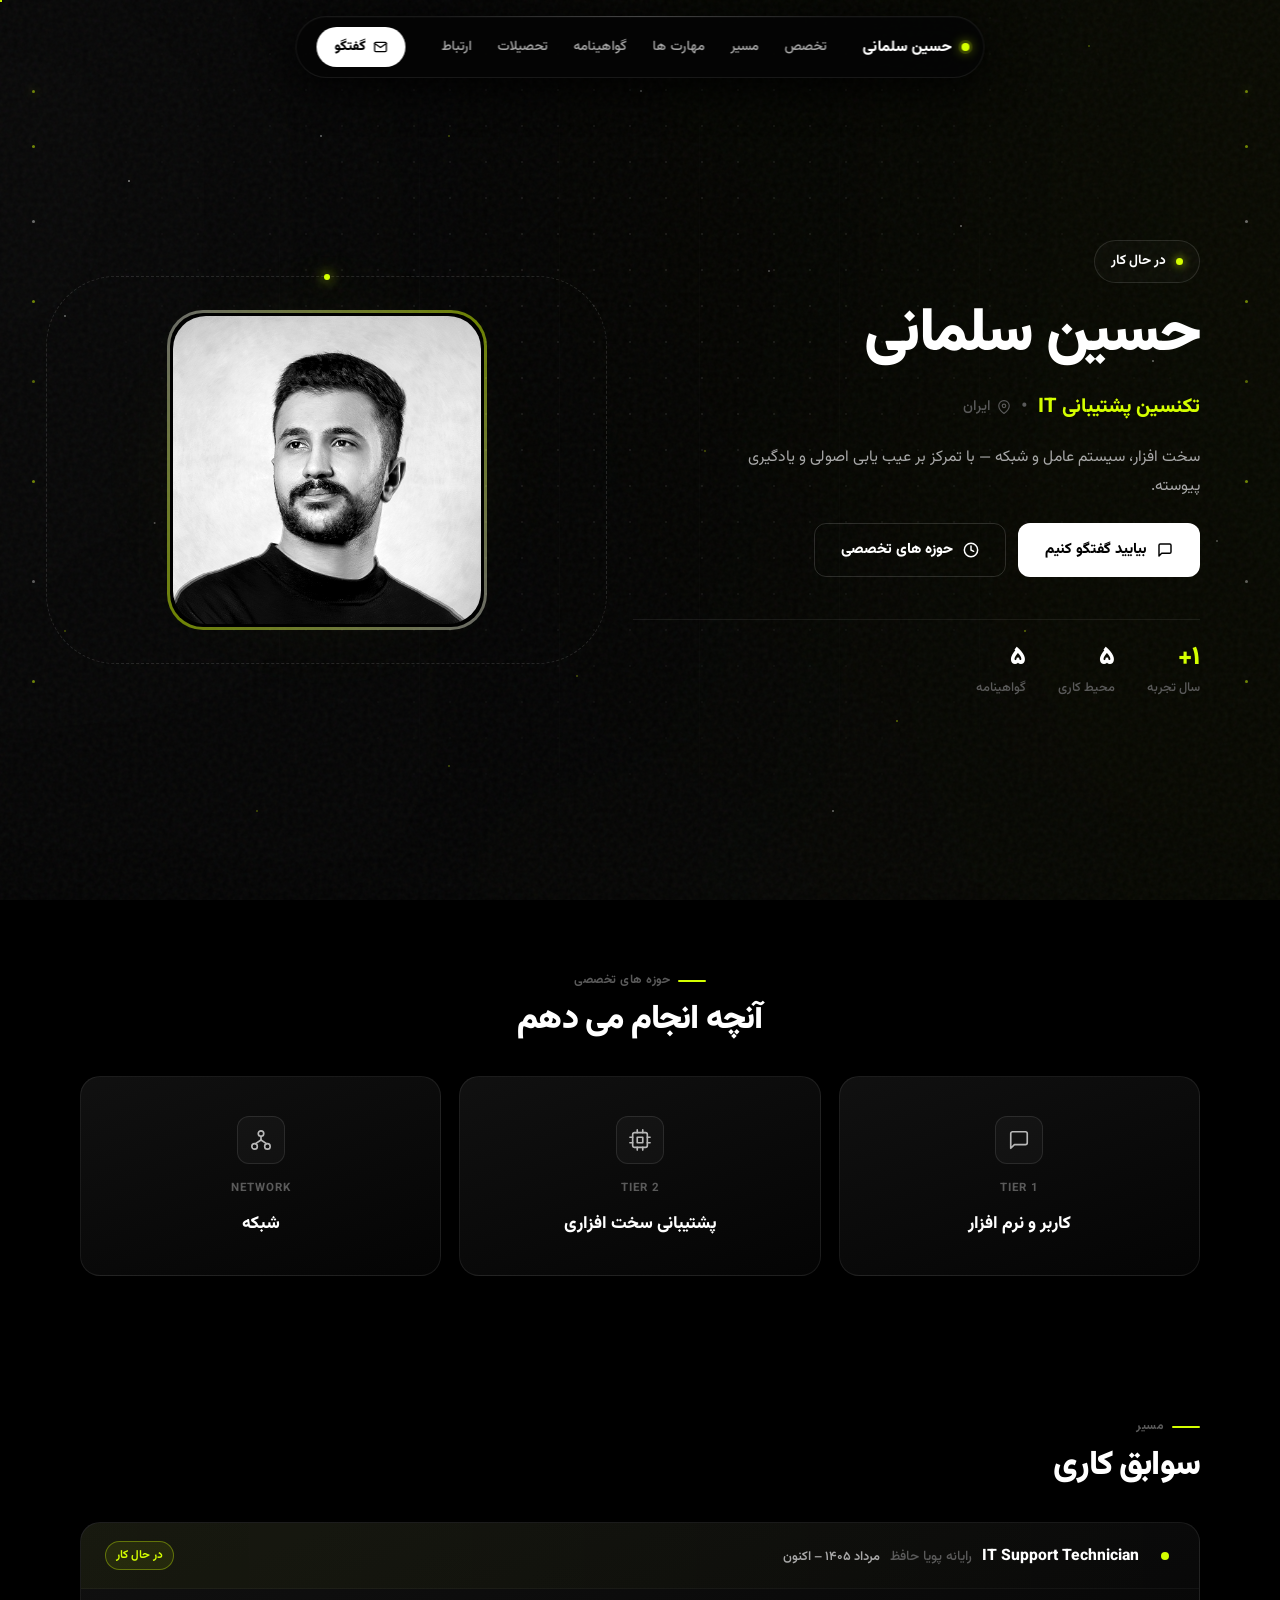
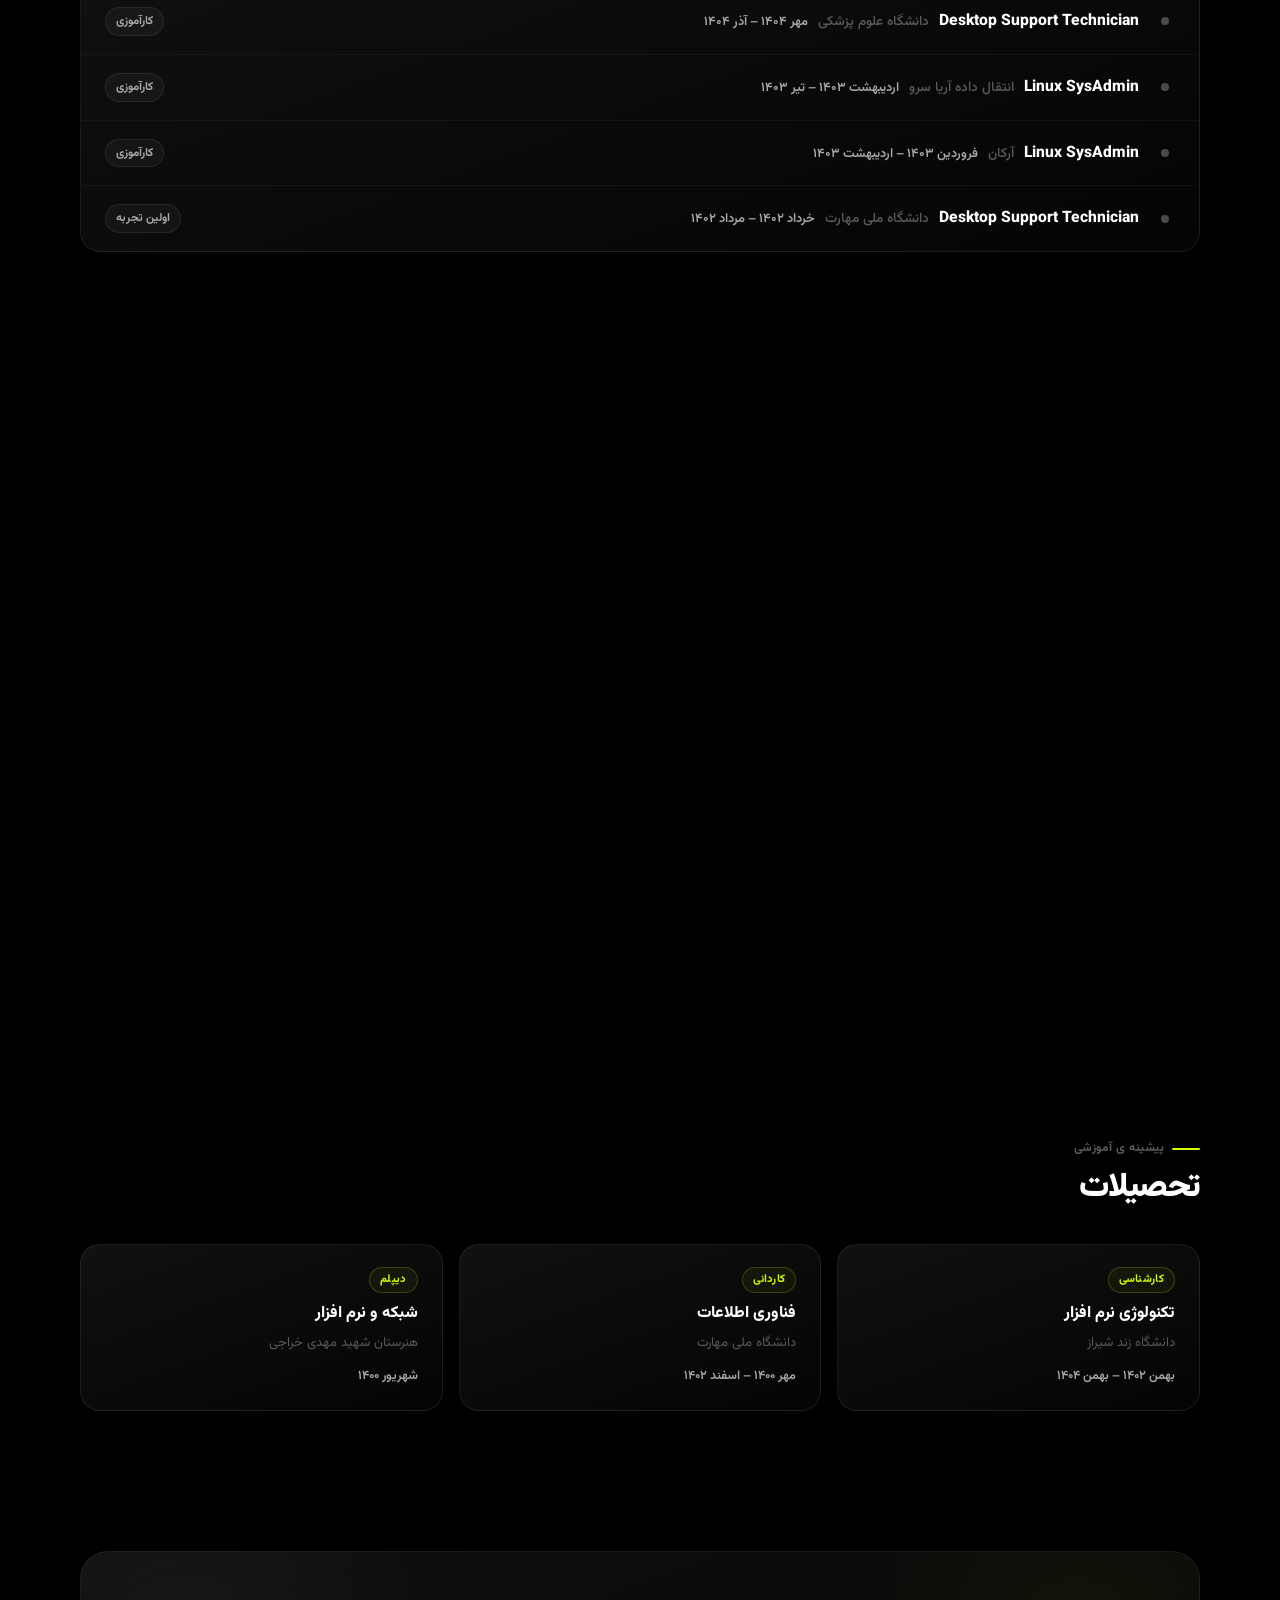
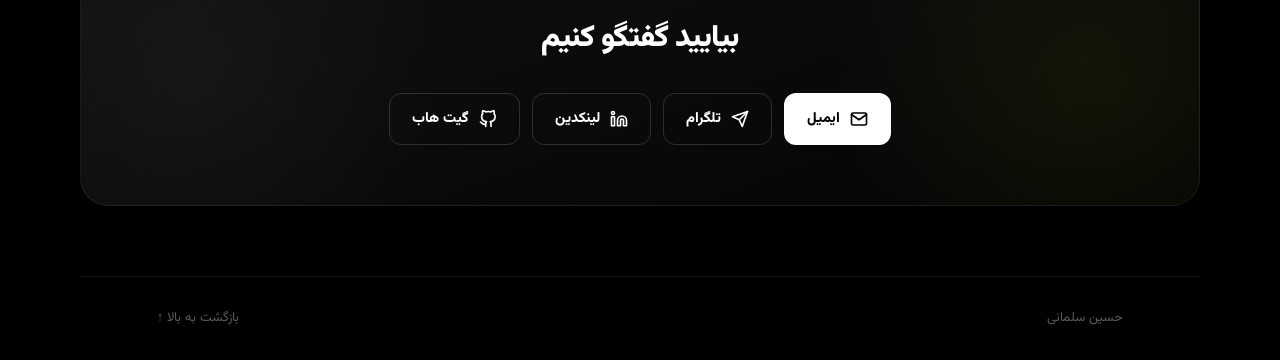
==== commit 7e6ce043: "fix" ====
--- a/index.html
+++ b/index.html
@@ -1836,7 +1836,7 @@
                     <div class="journey-info">
                         <span class="journey-role">IT Support Technician</span>
                         <span class="journey-context">رایانه پویا حافظ</span>
-                        <span class="journey-date">مرداد ۱۴۰۴ – اکنون</span>
+                        <span class="journey-date">مرداد ۱۴۰۵ – اکنون</span>
                     </div>
                     <span class="journey-badge journey-badge--gold">در حال کار</span>
                 </div>
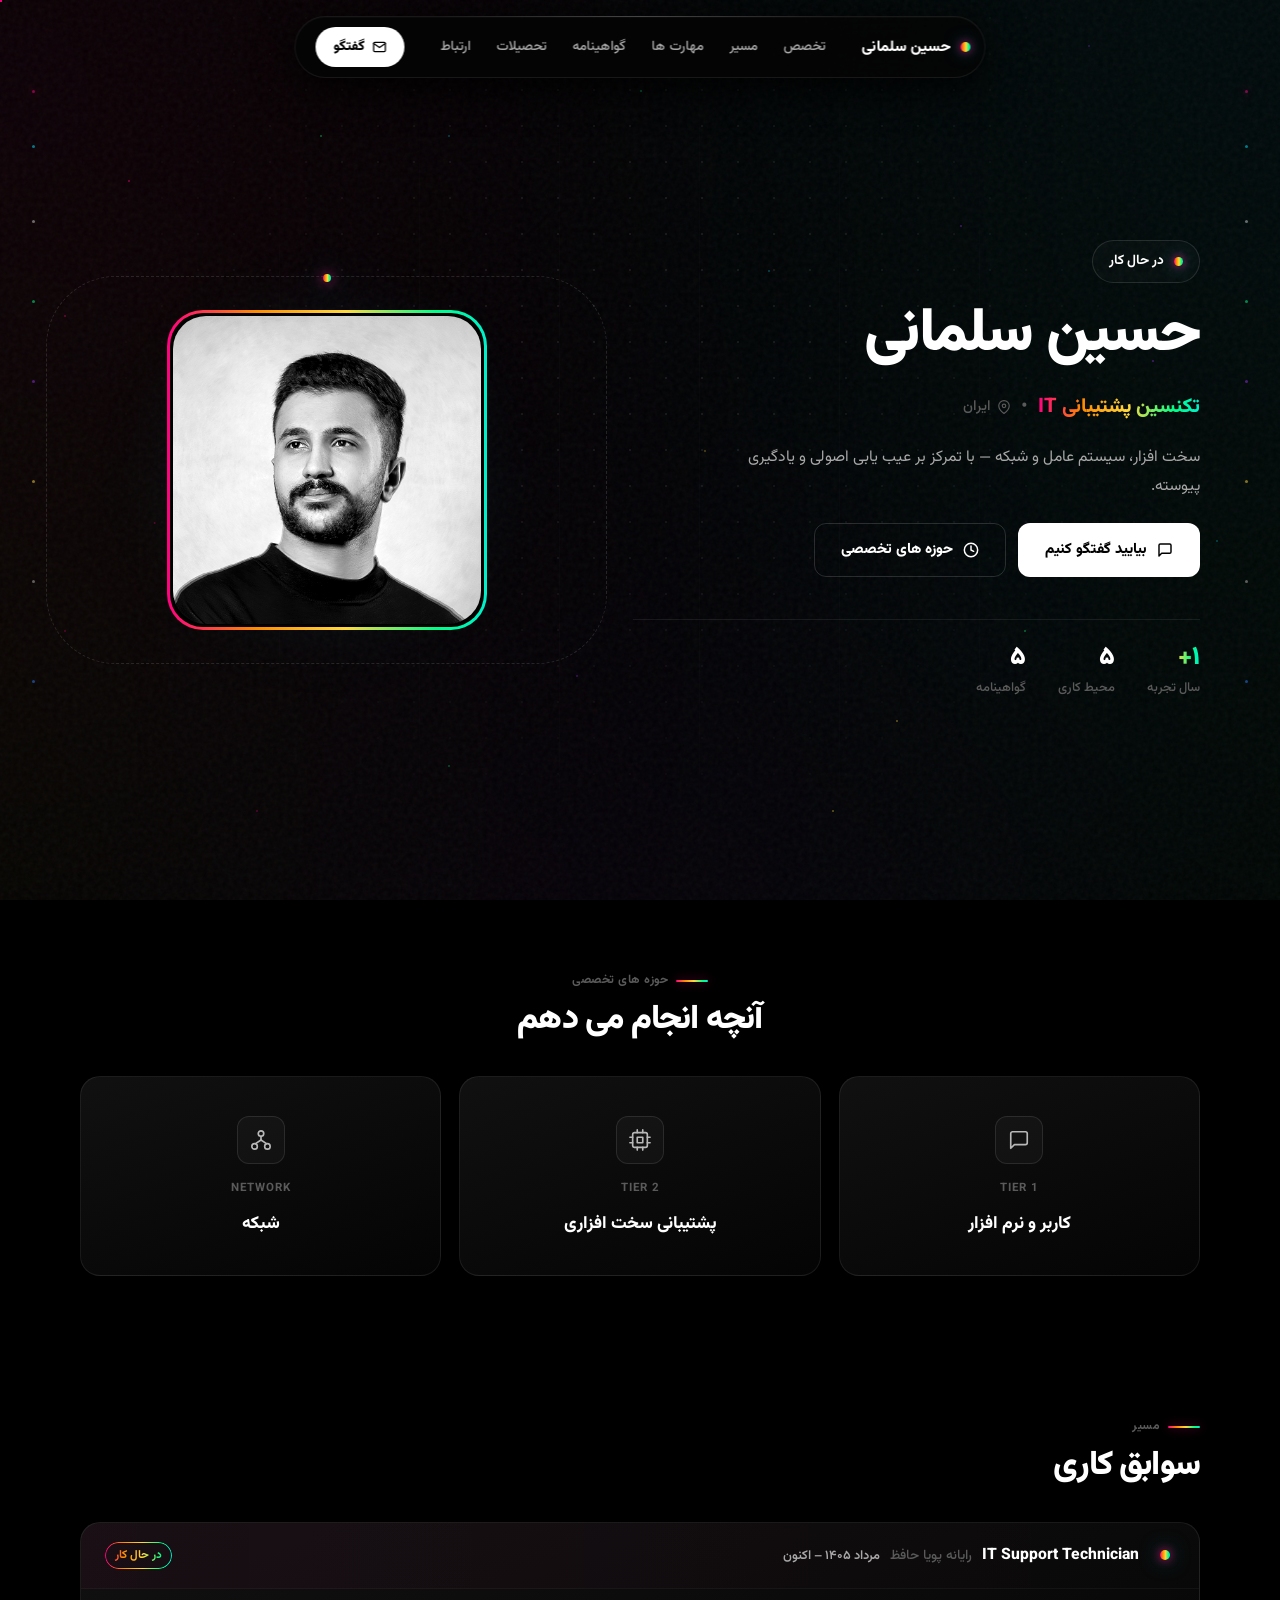
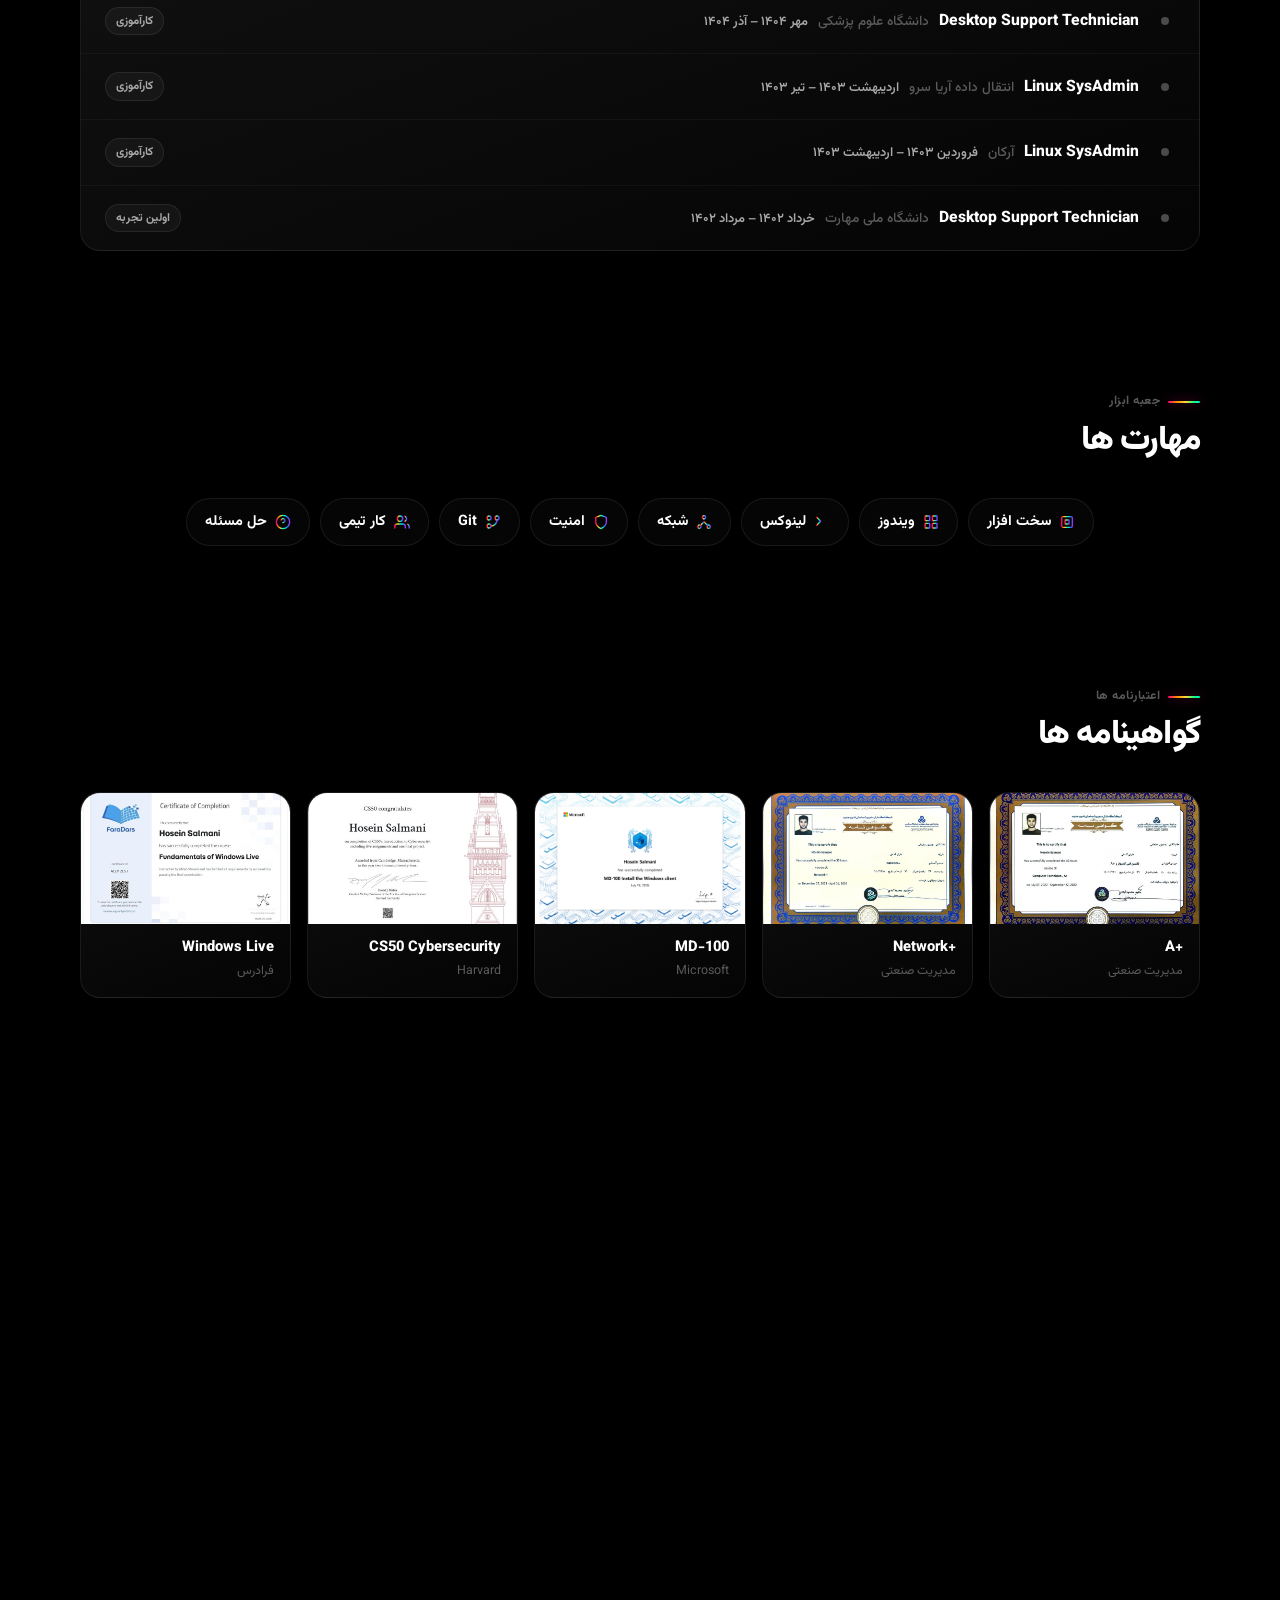
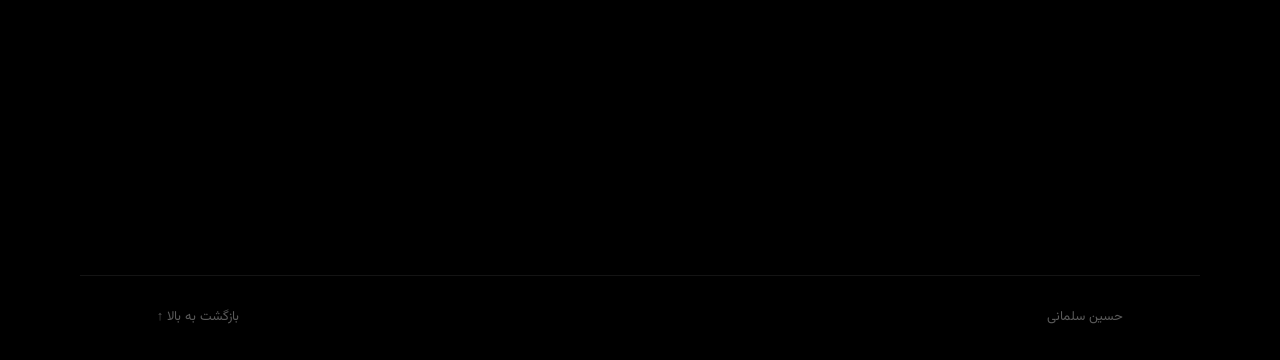
==== commit 2d41ab50: "test" ====
--- a/index.html
+++ b/index.html
@@ -11,7 +11,7 @@
 
     <style>
         /* ==========================================================================
-           Swiss Minimal — مشکی خالص + خاکستری + لیمو
+           RGB Flow — جریان رنگین کمانی خطی از چپ به راست
            ========================================================================== */
         @property --angle {
             syntax: '<angle>';
@@ -36,9 +36,25 @@
             --gray-800: #1a1a1a;
             --gray-900: #0d0d0d;
 
-            --lime: #d4ff00;
-            --lime-soft: #b8d900;
-            --lime-deep: #8aaa00;
+            /* پالت RGB */
+            --rgb-pink: #ff0080;
+            --rgb-orange: #ff8c00;
+            --rgb-yellow: #ffd93d;
+            --rgb-green: #00ff88;
+            --rgb-cyan: #00e5ff;
+            --rgb-blue: #2979ff;
+            --rgb-purple: #a033ff;
+
+            /* گرادیان RGB */
+            --rgb-gradient: linear-gradient(90deg,
+                    #ff0080 0%,
+                    #ff8c00 14%,
+                    #ffd93d 28%,
+                    #00ff88 42%,
+                    #00e5ff 56%,
+                    #2979ff 70%,
+                    #a033ff 84%,
+                    #ff0080 100%);
 
             --text-primary: #ffffff;
             --text-secondary: #a8a8a8;
@@ -46,9 +62,7 @@
 
             --border-soft: rgba(255, 255, 255, 0.08);
             --border-medium: rgba(255, 255, 255, 0.15);
-            --border-bright: rgba(212, 255, 0, 0.5);
-
-            --gradient-lime: linear-gradient(90deg, #d4ff00, #8aaa00, #d4ff00);
+
             --gradient-panel: linear-gradient(160deg, rgba(18, 18, 18, 0.92), rgba(5, 5, 5, 0.85));
 
             --easing: cubic-bezier(0.16, 1, 0.3, 1);
@@ -59,9 +73,153 @@
             --radius-xl: 36px;
         }
 
-        /* ==========================================================================
-           Reset
-           ========================================================================== */
+        @keyframes rgbFlow {
+            0% {
+                background-position: 0% 50%;
+            }
+
+            100% {
+                background-position: 200% 50%;
+            }
+        }
+
+        @keyframes pulseRing {
+            0% {
+                opacity: 0.7;
+                transform: scale(0.6);
+            }
+
+            100% {
+                opacity: 0;
+                transform: scale(2);
+            }
+        }
+
+        @keyframes bgPulse {
+            0% {
+                transform: scale(1) rotate(0deg);
+                opacity: 0.85;
+            }
+
+            50% {
+                transform: scale(1.06) rotate(2deg);
+                opacity: 1;
+            }
+
+            100% {
+                transform: scale(1.02) rotate(-1deg);
+                opacity: 0.9;
+            }
+        }
+
+        @keyframes ledBlink {
+
+            0%,
+            44%,
+            100% {
+                opacity: 0.3;
+            }
+
+            50%,
+            94% {
+                opacity: 0.9;
+            }
+        }
+
+        @keyframes scanDown {
+            0% {
+                transform: translateY(0);
+                opacity: 0;
+            }
+
+            8% {
+                opacity: 1;
+            }
+
+            92% {
+                opacity: 1;
+            }
+
+            100% {
+                transform: translateY(calc(100vh + 480px));
+                opacity: 0;
+            }
+        }
+
+        @keyframes particleDrift {
+            0% {
+                transform: translate(0, 0);
+            }
+
+            50% {
+                transform: translate(-2.5vw, -4vh);
+            }
+
+            100% {
+                transform: translate(0, 0);
+            }
+        }
+
+        @keyframes profileGlow {
+
+            0%,
+            100% {
+                box-shadow:
+                    0 30px 80px rgba(0, 0, 0, 0.9),
+                    0 0 40px rgba(255, 0, 128, 0.1);
+            }
+
+            50% {
+                box-shadow:
+                    0 30px 80px rgba(0, 0, 0, 0.9),
+                    0 0 70px rgba(0, 229, 255, 0.22);
+            }
+        }
+
+        @keyframes haloPulse {
+
+            0%,
+            100% {
+                opacity: 0.5;
+                transform: scale(1);
+            }
+
+            50% {
+                opacity: 0.9;
+                transform: scale(1.05);
+            }
+        }
+
+        @keyframes ringRotateSlow {
+            to {
+                transform: rotate(360deg);
+            }
+        }
+
+        @keyframes contactGlowR {
+
+            0%,
+            100% {
+                opacity: 0.6;
+            }
+
+            50% {
+                opacity: 1;
+            }
+        }
+
+        @keyframes contactGlowL {
+
+            0%,
+            100% {
+                opacity: 1;
+            }
+
+            50% {
+                opacity: 0.6;
+            }
+        }
+
         * {
             box-sizing: border-box;
             margin: 0;
@@ -101,12 +259,12 @@
         }
 
         ::selection {
-            background: var(--lime);
+            background: var(--rgb-pink);
             color: var(--color-black);
         }
 
         :focus-visible {
-            outline: 2px solid var(--lime);
+            outline: 2px solid var(--rgb-cyan);
             outline-offset: 3px;
             border-radius: 4px;
         }
@@ -120,7 +278,6 @@
             width: 0;
             height: 0;
             overflow: hidden;
-            visibility: hidden;
         }
 
         /* ==========================================================================
@@ -140,38 +297,19 @@
             pointer-events: none;
         }
 
-        /* لایه ۱: هاله های خاکستری بسیار محو + یک لمس لیمو */
         .aurora-bg {
             inset: -20%;
             background:
-                radial-gradient(circle at 15% 20%, rgba(255, 255, 255, 0.03), transparent 45%),
-                radial-gradient(circle at 85% 15%, rgba(212, 255, 0, 0.04), transparent 48%),
-                radial-gradient(circle at 50% 90%, rgba(255, 255, 255, 0.02), transparent 50%),
-                radial-gradient(circle at 92% 82%, rgba(212, 255, 0, 0.03), transparent 45%),
-                radial-gradient(circle at 8% 70%, rgba(255, 255, 255, 0.02), transparent 42%);
+                radial-gradient(circle at 15% 20%, rgba(255, 0, 128, 0.05), transparent 45%),
+                radial-gradient(circle at 85% 15%, rgba(0, 229, 255, 0.05), transparent 48%),
+                radial-gradient(circle at 50% 90%, rgba(160, 51, 255, 0.04), transparent 50%),
+                radial-gradient(circle at 92% 82%, rgba(0, 255, 136, 0.03), transparent 45%),
+                radial-gradient(circle at 8% 70%, rgba(255, 217, 61, 0.03), transparent 42%);
             filter: blur(90px);
             animation: bgPulse 28s ease-in-out infinite alternate;
             will-change: transform, opacity;
         }
 
-        @keyframes bgPulse {
-            0% {
-                transform: scale(1) rotate(0deg);
-                opacity: 0.85;
-            }
-
-            50% {
-                transform: scale(1.06) rotate(2deg);
-                opacity: 1;
-            }
-
-            100% {
-                transform: scale(1.02) rotate(-1deg);
-                opacity: 0.9;
-            }
-        }
-
-        /* لایه ۲: چراغ های LED — لیمو */
         .rack-leds {
             inset: 0;
             opacity: 0.5;
@@ -185,17 +323,17 @@
             width: 3px;
             height: 3px;
             border-radius: 50%;
-            background: var(--lime);
+            background: var(--rgb-pink);
             box-shadow:
-                0 0 8px var(--lime),
-                0 0 16px rgba(212, 255, 0, 0.6),
-                0 55px 0 0 var(--lime),
+                0 0 8px var(--rgb-pink),
+                0 0 16px rgba(255, 0, 128, 0.6),
+                0 55px 0 0 var(--rgb-cyan),
                 0 130px 0 0 rgba(255, 255, 255, 0.8),
-                0 210px 0 0 var(--lime),
-                0 290px 0 0 rgba(184, 217, 0, 0.9),
-                0 390px 0 0 var(--lime),
+                0 210px 0 0 var(--rgb-green),
+                0 290px 0 0 rgba(160, 51, 255, 0.9),
+                0 390px 0 0 var(--rgb-yellow),
                 0 490px 0 0 rgba(255, 255, 255, 0.7),
-                0 590px 0 0 var(--lime);
+                0 590px 0 0 var(--rgb-blue);
             animation: ledBlink 3.2s steps(2, end) infinite;
             will-change: opacity;
         }
@@ -210,21 +348,6 @@
             animation-duration: 3.8s;
         }
 
-        @keyframes ledBlink {
-
-            0%,
-            44%,
-            100% {
-                opacity: 0.3;
-            }
-
-            50%,
-            94% {
-                opacity: 0.9;
-            }
-        }
-
-        /* لایه ۳: خطوط عمودی رک — خاکستری */
         .server-rack-lines {
             inset: 0;
             background-image: repeating-linear-gradient(90deg,
@@ -237,7 +360,6 @@
             opacity: 0.6;
         }
 
-        /* لایه ۴: پرتوی اسکنر — سفید محو */
         .scan-beam {
             inset: 0;
             overflow: hidden;
@@ -261,27 +383,6 @@
             will-change: transform, opacity;
         }
 
-        @keyframes scanDown {
-            0% {
-                transform: translateY(0);
-                opacity: 0;
-            }
-
-            8% {
-                opacity: 1;
-            }
-
-            92% {
-                opacity: 1;
-            }
-
-            100% {
-                transform: translateY(calc(100vh + 480px));
-                opacity: 0;
-            }
-        }
-
-        /* لایه ۵: نقطه چین — خاکستری */
         .grid-dots {
             inset: 0;
             background-image: radial-gradient(rgba(255, 255, 255, 0.08) 1px, transparent 1px);
@@ -290,7 +391,6 @@
             -webkit-mask-image: radial-gradient(ellipse at 50% 35%, black 15%, transparent 72%);
         }
 
-        /* لایه ۶: ذرات — سفید و لیمو */
         .particles {
             inset: 0;
         }
@@ -304,53 +404,38 @@
             width: 2px;
             height: 2px;
             border-radius: 50%;
-            background: var(--lime);
+            background: var(--rgb-pink);
             box-shadow:
-                10vw 20vh 0 0 rgba(255, 255, 255, 0.5),
-                30vw 60vh 0 0 rgba(212, 255, 0, 0.4),
-                50vw 10vh 0 0 rgba(255, 255, 255, 0.4),
-                70vw 80vh 0 0 rgba(212, 255, 0, 0.4),
-                90vw 40vh 0 0 rgba(255, 255, 255, 0.4),
-                20vw 90vh 0 0 rgba(212, 255, 0, 0.3),
-                60vw 30vh 0 0 rgba(255, 255, 255, 0.3),
-                80vw 70vh 0 0 rgba(212, 255, 0, 0.4),
-                15vw 45vh 0 0 rgba(255, 255, 255, 0.3),
-                45vw 75vh 0 0 rgba(212, 255, 0, 0.3),
-                5vw 35vh 0 0 rgba(255, 255, 255, 0.4),
-                35vw 15vh 0 0 rgba(212, 255, 0, 0.3);
+                10vw 20vh 0 0 rgba(255, 0, 128, 0.5),
+                30vw 60vh 0 0 rgba(0, 229, 255, 0.4),
+                50vw 10vh 0 0 rgba(0, 255, 136, 0.4),
+                70vw 80vh 0 0 rgba(255, 217, 61, 0.4),
+                90vw 40vh 0 0 rgba(160, 51, 255, 0.4),
+                20vw 90vh 0 0 rgba(255, 0, 128, 0.3),
+                60vw 30vh 0 0 rgba(0, 229, 255, 0.3),
+                80vw 70vh 0 0 rgba(0, 255, 136, 0.4),
+                15vw 45vh 0 0 rgba(255, 217, 61, 0.3),
+                45vw 75vh 0 0 rgba(160, 51, 255, 0.3),
+                5vw 35vh 0 0 rgba(255, 0, 128, 0.4),
+                35vw 15vh 0 0 rgba(0, 229, 255, 0.3);
             animation: particleDrift 45s linear infinite;
             will-change: transform;
         }
 
         .particles::after {
             box-shadow:
-                25vw 15vh 0 0 rgba(255, 255, 255, 0.4),
-                55vw 50vh 0 0 rgba(212, 255, 0, 0.3),
-                75vw 25vh 0 0 rgba(255, 255, 255, 0.4),
-                5vw 70vh 0 0 rgba(212, 255, 0, 0.3),
-                95vw 60vh 0 0 rgba(255, 255, 255, 0.3),
-                35vw 85vh 0 0 rgba(212, 255, 0, 0.3),
-                65vw 90vh 0 0 rgba(255, 255, 255, 0.4),
-                85vw 5vh 0 0 rgba(212, 255, 0, 0.3),
-                12vw 58vh 0 0 rgba(255, 255, 255, 0.3);
+                25vw 15vh 0 0 rgba(0, 255, 136, 0.4),
+                55vw 50vh 0 0 rgba(255, 217, 61, 0.3),
+                75vw 25vh 0 0 rgba(160, 51, 255, 0.4),
+                5vw 70vh 0 0 rgba(255, 0, 128, 0.3),
+                95vw 60vh 0 0 rgba(0, 229, 255, 0.3),
+                35vw 85vh 0 0 rgba(0, 255, 136, 0.3),
+                65vw 90vh 0 0 rgba(255, 217, 61, 0.4),
+                85vw 5vh 0 0 rgba(160, 51, 255, 0.3),
+                12vw 58vh 0 0 rgba(255, 0, 128, 0.3);
             animation: particleDrift 60s linear infinite reverse;
         }
 
-        @keyframes particleDrift {
-            0% {
-                transform: translate(0, 0);
-            }
-
-            50% {
-                transform: translate(-2.5vw, -4vh);
-            }
-
-            100% {
-                transform: translate(0, 0);
-            }
-        }
-
-        /* لایه ۷: گرین */
         .grain-overlay {
             inset: 0;
             opacity: 0.05;
@@ -358,7 +443,7 @@
         }
 
         /* ==========================================================================
-           نوار پیشرفت — لیمو
+           نوار پیشرفت — RGB جاری
            ========================================================================== */
         .scroll-progress {
             position: fixed;
@@ -366,9 +451,13 @@
             right: 0;
             height: 2px;
             width: 0%;
-            background: var(--lime);
+            background: var(--rgb-gradient);
+            background-size: 200% auto;
             z-index: 1000;
-            box-shadow: 0 0 10px rgba(212, 255, 0, 0.5);
+            box-shadow:
+                0 0 10px rgba(255, 0, 128, 0.5),
+                0 0 20px rgba(0, 229, 255, 0.3);
+            animation: rgbFlow 4s linear infinite;
             transition: width 0.1s linear;
         }
 
@@ -419,31 +508,15 @@
         }
 
         .nav-brand-dot {
-            width: 8px;
-            height: 8px;
+            width: 10px;
+            height: 10px;
             border-radius: 50%;
-            background: var(--lime);
+            background: var(--rgb-gradient);
+            background-size: 200% auto;
+            animation: rgbFlow 3s linear infinite;
             box-shadow:
-                0 0 0 3px rgba(212, 255, 0, 0.15),
-                0 0 12px rgba(212, 255, 0, 0.9);
-            animation: dotPulse 2.8s ease-in-out infinite;
-            will-change: box-shadow;
-        }
-
-        @keyframes dotPulse {
-
-            0%,
-            100% {
-                box-shadow:
-                    0 0 0 3px rgba(212, 255, 0, 0.15),
-                    0 0 12px rgba(212, 255, 0, 0.9);
-            }
-
-            50% {
-                box-shadow:
-                    0 0 0 6px rgba(212, 255, 0, 0.05),
-                    0 0 22px rgba(212, 255, 0, 1);
-            }
+                0 0 8px rgba(255, 0, 128, 0.7),
+                0 0 16px rgba(0, 229, 255, 0.5);
         }
 
         .nav-links {
@@ -482,9 +555,13 @@
         }
 
         .nav-cta:hover {
-            background: var(--lime);
+            background: var(--rgb-gradient);
+            background-size: 200% auto;
+            animation: rgbFlow 3s linear infinite;
             transform: translateY(-1px);
-            box-shadow: 0 8px 24px rgba(212, 255, 0, 0.3);
+            box-shadow:
+                0 8px 24px rgba(255, 0, 128, 0.3),
+                0 0 40px rgba(0, 229, 255, 0.2);
         }
 
         /* ==========================================================================
@@ -520,7 +597,6 @@
             min-width: 0;
         }
 
-        /* وضعیت کار — مینیمال، حاشیه خاکستری، نقطه لیمو */
         .status-pill {
             display: inline-flex;
             align-items: center;
@@ -537,11 +613,15 @@
 
         .status-pill-dot {
             position: relative;
-            width: 7px;
-            height: 7px;
+            width: 9px;
+            height: 9px;
             border-radius: 50%;
-            background: var(--lime);
-            box-shadow: 0 0 10px rgba(212, 255, 0, 0.9);
+            background: var(--rgb-gradient);
+            background-size: 200% auto;
+            animation: rgbFlow 3s linear infinite;
+            box-shadow:
+                0 0 8px rgba(255, 0, 128, 0.8),
+                0 0 16px rgba(0, 229, 255, 0.5);
         }
 
         .status-pill-dot::after {
@@ -549,24 +629,11 @@
             position: absolute;
             inset: -4px;
             border-radius: 50%;
-            border: 1.5px solid var(--lime);
+            border: 1.5px solid var(--rgb-cyan);
             opacity: 0;
             animation: pulseRing 2.8s ease-out infinite;
         }
 
-        @keyframes pulseRing {
-            0% {
-                opacity: 0.7;
-                transform: scale(0.6);
-            }
-
-            100% {
-                opacity: 0;
-                transform: scale(2);
-            }
-        }
-
-        /* عنوان — سفید تمیز، بدون درخشش */
         .hero-title {
             font-size: clamp(2.4rem, 5vw, 3.8rem);
             font-weight: 900;
@@ -585,10 +652,15 @@
             flex-wrap: wrap;
         }
 
-        /* تاکید — لیمو Flat (نه گرادیان) */
         .hero-subtitle-accent {
-            color: var(--lime);
+            background-image: var(--rgb-gradient);
+            background-size: 200% auto;
+            -webkit-background-clip: text;
+            background-clip: text;
+            -webkit-text-fill-color: transparent;
+            color: transparent;
             font-weight: 800;
+            animation: rgbFlow 5s linear infinite;
         }
 
         .hero-subtitle-divider {
@@ -639,21 +711,60 @@
         }
 
         .action-btn--primary:hover {
-            background: var(--lime);
+            background: var(--rgb-gradient);
+            background-size: 200% auto;
+            animation: rgbFlow 3s linear infinite;
+            color: var(--color-black);
             transform: translateY(-2px);
-            box-shadow: 0 12px 30px rgba(212, 255, 0, 0.3);
+            box-shadow:
+                0 12px 30px rgba(255, 0, 128, 0.3),
+                0 0 40px rgba(0, 229, 255, 0.2);
         }
 
         .action-btn--ghost {
+            position: relative;
             background: transparent;
             color: var(--text-primary);
             border-color: var(--border-medium);
         }
 
         .action-btn--ghost:hover {
-            border-color: var(--lime);
-            color: var(--lime);
+            border-color: transparent;
             transform: translateY(-2px);
+            background-image: var(--rgb-gradient);
+            background-size: 200% auto;
+            -webkit-background-clip: text;
+            background-clip: text;
+            -webkit-text-fill-color: transparent;
+            color: transparent;
+            animation: rgbFlow 4s linear infinite;
+        }
+
+        /* ====== اصلاح: آیکون SVG در هاور قابل مشاهده بماند ====== */
+        .action-btn--ghost:hover svg {
+            stroke: url(#rgbStroke);
+            -webkit-text-fill-color: currentColor;
+        }
+
+        .action-btn--ghost::before {
+            content: '';
+            position: absolute;
+            inset: 0;
+            border-radius: inherit;
+            padding: 1px;
+            background: var(--rgb-gradient);
+            background-size: 200% auto;
+            animation: rgbFlow 4s linear infinite;
+            -webkit-mask: linear-gradient(#000 0 0) content-box, linear-gradient(#000 0 0);
+            -webkit-mask-composite: xor;
+            mask-composite: exclude;
+            opacity: 0;
+            transition: opacity 0.35s var(--easing);
+            pointer-events: none;
+        }
+
+        .action-btn--ghost:hover::before {
+            opacity: 1;
         }
 
         .hero-stats {
@@ -678,9 +789,14 @@
             line-height: 1.1;
         }
 
-        /* عدد تاکیدی — لیمو */
         .stat-value--gradient {
-            color: var(--lime);
+            background-image: var(--rgb-gradient);
+            background-size: 200% auto;
+            -webkit-background-clip: text;
+            background-clip: text;
+            -webkit-text-fill-color: transparent;
+            color: transparent;
+            animation: rgbFlow 5s linear infinite;
         }
 
         .stat-label {
@@ -690,7 +806,6 @@
             white-space: nowrap;
         }
 
-        /* طرف تصویری */
         .hero-visual-side {
             display: flex;
             justify-content: center;
@@ -700,7 +815,6 @@
             max-width: 100%;
         }
 
-        /* فریم پروفایل — گرادیان خاکستری به لیمو، بدون چرخش */
         .hero-profile-frame {
             position: relative;
             width: clamp(240px, 26vw, 320px);
@@ -710,29 +824,13 @@
             border-radius: var(--radius-xl);
             background:
                 linear-gradient(#000000, #000000) padding-box,
-                linear-gradient(135deg,
-                    rgba(255, 255, 255, 0.4),
-                    rgba(212, 255, 0, 0.5),
-                    rgba(255, 255, 255, 0.4)) border-box;
+                var(--rgb-gradient) border-box;
+            background-size: 100% 100%, 200% 100%;
             border: 3px solid transparent;
-            animation: profileGlow 5s ease-in-out infinite;
-            will-change: box-shadow;
-        }
-
-        @keyframes profileGlow {
-
-            0%,
-            100% {
-                box-shadow:
-                    0 30px 80px rgba(0, 0, 0, 0.9),
-                    0 0 40px rgba(212, 255, 0, 0.08);
-            }
-
-            50% {
-                box-shadow:
-                    0 30px 80px rgba(0, 0, 0, 0.9),
-                    0 0 70px rgba(212, 255, 0, 0.22);
-            }
+            animation:
+                rgbFlow 5s linear infinite,
+                profileGlow 5s ease-in-out infinite;
+            will-change: background-position, box-shadow;
         }
 
         .hero-image {
@@ -747,25 +845,14 @@
             position: absolute;
             inset: -30px;
             border-radius: calc(var(--radius-xl) + 30px);
-            background: radial-gradient(circle, rgba(212, 255, 0, 0.12), transparent 65%);
+            background: radial-gradient(circle,
+                    rgba(255, 0, 128, 0.12),
+                    rgba(0, 229, 255, 0.1),
+                    transparent 65%);
             filter: blur(45px);
             z-index: -1;
             animation: haloPulse 6s ease-in-out infinite;
             will-change: transform, opacity;
-        }
-
-        @keyframes haloPulse {
-
-            0%,
-            100% {
-                opacity: 0.5;
-                transform: scale(1);
-            }
-
-            50% {
-                opacity: 0.9;
-                transform: scale(1.05);
-            }
         }
 
         .hero-orbit {
@@ -777,24 +864,20 @@
             pointer-events: none;
         }
 
-        @keyframes ringRotateSlow {
-            to {
-                transform: rotate(360deg);
-            }
-        }
-
         .hero-orbit-dot {
             position: absolute;
             top: -3px;
             left: 50%;
             transform: translateX(-50%);
-            width: 6px;
-            height: 6px;
+            width: 8px;
+            height: 8px;
             border-radius: 50%;
-            background: var(--lime);
+            background: var(--rgb-gradient);
+            background-size: 200% auto;
+            animation: rgbFlow 3s linear infinite;
             box-shadow:
-                0 0 12px var(--lime),
-                0 0 24px rgba(212, 255, 0, 0.6);
+                0 0 12px rgba(255, 0, 128, 0.8),
+                0 0 24px rgba(0, 229, 255, 0.6);
         }
 
         /* ==========================================================================
@@ -836,10 +919,13 @@
         }
 
         .section-eyebrow-line {
-            width: 28px;
+            width: 32px;
             height: 2px;
             border-radius: 2px;
-            background: var(--lime);
+            background: var(--rgb-gradient);
+            background-size: 200% auto;
+            animation: rgbFlow 4s linear infinite;
+            box-shadow: 0 0 10px rgba(255, 0, 128, 0.5);
         }
 
         .section-title {
@@ -851,7 +937,7 @@
         }
 
         /* ==========================================================================
-           تخصص — کارت ها با حاشیه خاکستری ثابت، لیمو در hover
+           تخصص
            ========================================================================== */
         #expertise .section-header {
             align-items: center;
@@ -889,18 +975,19 @@
             content: '';
             position: absolute;
             inset: 0;
-            background: radial-gradient(circle at 50% 100%, rgba(212, 255, 0, 0.06), transparent 60%);
+            background: radial-gradient(circle at 50% 100%, rgba(255, 0, 128, 0.06), transparent 60%);
             opacity: 0;
             transition: opacity 0.55s var(--easing);
             pointer-events: none;
         }
 
         .expertise-card:hover {
-            border-color: var(--border-bright);
+            border-color: transparent;
             transform: translateY(-4px);
             box-shadow:
                 0 24px 50px rgba(0, 0, 0, 0.9),
-                0 0 30px rgba(212, 255, 0, 0.1);
+                0 0 30px rgba(255, 0, 128, 0.1),
+                0 0 60px rgba(0, 229, 255, 0.06);
         }
 
         .expertise-card:hover::after {
@@ -921,9 +1008,10 @@
             transition: all 0.55s var(--easing);
         }
 
+        /* ====== اصلاح: جایگزینی var(--lime) با رنگ معتبر ====== */
         .expertise-card:hover .expertise-icon {
-            color: var(--lime);
-            border-color: rgba(212, 255, 0, 0.4);
+            color: var(--rgb-pink);
+            border-color: rgba(255, 0, 128, 0.4);
         }
 
         .expertise-title {
@@ -984,12 +1072,18 @@
         }
 
         .journey-row--active {
-            background: linear-gradient(90deg, rgba(212, 255, 0, 0.04), transparent);
+            background: linear-gradient(90deg, rgba(255, 0, 128, 0.04), transparent);
         }
 
         .journey-row--active .journey-dot {
-            background: var(--lime);
-            animation: dotPulse 2.5s ease-in-out infinite;
+            width: 10px;
+            height: 10px;
+            background: var(--rgb-gradient);
+            background-size: 200% auto;
+            animation: rgbFlow 3s linear infinite;
+            box-shadow:
+                0 0 10px rgba(255, 0, 128, 0.8),
+                0 0 20px rgba(0, 229, 255, 0.5);
         }
 
         .journey-info {
@@ -1030,9 +1124,31 @@
         }
 
         .journey-badge--gold {
-            background: rgba(212, 255, 0, 0.08);
-            color: var(--lime);
-            border-color: rgba(212, 255, 0, 0.35);
+            position: relative;
+            background: transparent;
+            border: none;
+            background-image: var(--rgb-gradient);
+            background-size: 200% auto;
+            -webkit-background-clip: text;
+            background-clip: text;
+            -webkit-text-fill-color: transparent;
+            color: transparent;
+            animation: rgbFlow 4s linear infinite;
+        }
+
+        .journey-badge--gold::before {
+            content: '';
+            position: absolute;
+            inset: 0;
+            border-radius: inherit;
+            padding: 1px;
+            background: var(--rgb-gradient);
+            background-size: 200% auto;
+            animation: rgbFlow 4s linear infinite;
+            -webkit-mask: linear-gradient(#000 0 0) content-box, linear-gradient(#000 0 0);
+            -webkit-mask-composite: xor;
+            mask-composite: exclude;
+            pointer-events: none;
         }
 
         /* ==========================================================================
@@ -1046,6 +1162,7 @@
         }
 
         .skill-tag {
+            position: relative;
             display: inline-flex;
             align-items: center;
             gap: 8px;
@@ -1060,20 +1177,42 @@
         }
 
         .skill-tag:hover {
-            border-color: var(--border-bright);
-            background: rgba(212, 255, 0, 0.05);
+            border-color: transparent;
+            background-image: var(--rgb-gradient);
+            background-size: 200% auto;
+            -webkit-background-clip: text;
+            background-clip: text;
+            -webkit-text-fill-color: transparent;
+            color: transparent;
+            animation: rgbFlow 4s linear infinite;
             transform: translateY(-2px);
-            color: var(--lime);
+        }
+
+        .skill-tag::before {
+            content: '';
+            position: absolute;
+            inset: 0;
+            border-radius: inherit;
+            padding: 1px;
+            background: var(--rgb-gradient);
+            background-size: 200% auto;
+            animation: rgbFlow 4s linear infinite;
+            -webkit-mask: linear-gradient(#000 0 0) content-box, linear-gradient(#000 0 0);
+            -webkit-mask-composite: xor;
+            mask-composite: exclude;
+            opacity: 0;
+            transition: opacity 0.4s var(--easing);
+            pointer-events: none;
+        }
+
+        .skill-tag:hover::before {
+            opacity: 1;
         }
 
         .skill-tag-icon {
             color: var(--gray-400);
             display: flex;
             transition: all 0.4s var(--easing);
-        }
-
-        .skill-tag:hover .skill-tag-icon {
-            color: var(--lime);
         }
 
         /* ==========================================================================
@@ -1103,7 +1242,7 @@
             transform: translateY(-4px);
             box-shadow:
                 0 20px 45px rgba(0, 0, 0, 0.9),
-                0 0 30px rgba(212, 255, 0, 0.08);
+                0 0 30px rgba(160, 51, 255, 0.1);
         }
 
         .cert-media {
@@ -1170,20 +1309,42 @@
             transform: translateY(-3px);
             box-shadow:
                 0 20px 40px rgba(0, 0, 0, 0.9),
-                0 0 25px rgba(212, 255, 0, 0.08);
+                0 0 25px rgba(0, 255, 136, 0.1);
         }
 
         .education-type {
+            position: relative;
             display: inline-block;
             font-size: 0.7rem;
             font-weight: 700;
-            color: var(--lime);
-            background: rgba(212, 255, 0, 0.05);
-            border: 1px solid rgba(212, 255, 0, 0.2);
+            background: transparent;
+            border: none;
             border-radius: 999px;
-            padding: 2px 10px;
+            padding: 3px 12px;
             width: fit-content;
             letter-spacing: 0.3px;
+            background-image: var(--rgb-gradient);
+            background-size: 200% auto;
+            -webkit-background-clip: text;
+            background-clip: text;
+            -webkit-text-fill-color: transparent;
+            color: transparent;
+            animation: rgbFlow 4s linear infinite;
+        }
+
+        .education-type::before {
+            content: '';
+            position: absolute;
+            inset: 0;
+            border-radius: inherit;
+            padding: 1px;
+            background: var(--rgb-gradient);
+            background-size: 200% auto;
+            animation: rgbFlow 4s linear infinite;
+            -webkit-mask: linear-gradient(#000 0 0) content-box, linear-gradient(#000 0 0);
+            -webkit-mask-composite: xor;
+            mask-composite: exclude;
+            pointer-events: none;
         }
 
         .education-degree {
@@ -1228,7 +1389,7 @@
             right: -20%;
             width: 60%;
             height: 200%;
-            background: radial-gradient(circle, rgba(212, 255, 0, 0.06), transparent 60%);
+            background: radial-gradient(circle, rgba(255, 0, 128, 0.07), transparent 60%);
             pointer-events: none;
             animation: contactGlowR 7s ease-in-out infinite;
         }
@@ -1240,33 +1401,9 @@
             left: -20%;
             width: 60%;
             height: 200%;
-            background: radial-gradient(circle, rgba(255, 255, 255, 0.04), transparent 60%);
+            background: radial-gradient(circle, rgba(0, 229, 255, 0.05), transparent 60%);
             pointer-events: none;
             animation: contactGlowL 9s ease-in-out infinite;
-        }
-
-        @keyframes contactGlowR {
-
-            0%,
-            100% {
-                opacity: 0.6;
-            }
-
-            50% {
-                opacity: 1;
-            }
-        }
-
-        @keyframes contactGlowL {
-
-            0%,
-            100% {
-                opacity: 1;
-            }
-
-            50% {
-                opacity: 0.6;
-            }
         }
 
         .contact-title {
@@ -1304,21 +1441,60 @@
         }
 
         .contact-action--email:hover {
-            background: var(--lime);
+            background: var(--rgb-gradient);
+            background-size: 200% auto;
+            animation: rgbFlow 3s linear infinite;
+            color: var(--color-black);
             transform: translateY(-2px);
-            box-shadow: 0 12px 30px rgba(212, 255, 0, 0.3);
+            box-shadow:
+                0 12px 30px rgba(255, 0, 128, 0.3),
+                0 0 40px rgba(0, 229, 255, 0.2);
         }
 
         .contact-action--outline {
+            position: relative;
             background: transparent;
             color: var(--text-primary);
             border-color: var(--border-medium);
         }
 
         .contact-action--outline:hover {
-            border-color: var(--lime);
-            color: var(--lime);
+            border-color: transparent;
             transform: translateY(-2px);
+            background-image: var(--rgb-gradient);
+            background-size: 200% auto;
+            -webkit-background-clip: text;
+            background-clip: text;
+            -webkit-text-fill-color: transparent;
+            color: transparent;
+            animation: rgbFlow 4s linear infinite;
+        }
+
+        /* ====== اصلاح: آیکون SVG در هاور قابل مشاهده بماند ====== */
+        .contact-action--outline:hover svg {
+            stroke: url(#rgbStroke);
+            -webkit-text-fill-color: currentColor;
+        }
+
+        .contact-action--outline::before {
+            content: '';
+            position: absolute;
+            inset: 0;
+            border-radius: inherit;
+            padding: 1px;
+            background: var(--rgb-gradient);
+            background-size: 200% auto;
+            animation: rgbFlow 4s linear infinite;
+            -webkit-mask: linear-gradient(#000 0 0) content-box, linear-gradient(#000 0 0);
+            -webkit-mask-composite: xor;
+            mask-composite: exclude;
+            opacity: 0;
+            transition: opacity 0.35s var(--easing);
+            pointer-events: none;
+        }
+
+        .contact-action--outline:hover::before {
+            opacity: 1;
         }
 
         /* ==========================================================================
@@ -1343,8 +1519,14 @@
         }
 
         .footer-text span {
-            color: var(--lime);
+            background-image: var(--rgb-gradient);
+            background-size: 200% auto;
+            -webkit-background-clip: text;
+            background-clip: text;
+            -webkit-text-fill-color: transparent;
+            color: transparent;
             font-weight: 700;
+            animation: rgbFlow 5s linear infinite;
         }
 
         .footer-link {
@@ -1354,7 +1536,13 @@
         }
 
         .footer-link:hover {
-            color: var(--lime);
+            background-image: var(--rgb-gradient);
+            background-size: 200% auto;
+            -webkit-background-clip: text;
+            background-clip: text;
+            -webkit-text-fill-color: transparent;
+            color: transparent;
+            animation: rgbFlow 4s linear infinite;
         }
 
         /* ==========================================================================
@@ -1462,10 +1650,10 @@
             }
 
             .hero-profile-frame {
-                animation: none;
+                animation: profileGlow 5s ease-in-out infinite;
                 box-shadow:
                     0 20px 50px rgba(0, 0, 0, 0.9),
-                    0 0 30px rgba(212, 255, 0, 0.15);
+                    0 0 30px rgba(255, 0, 128, 0.15);
             }
 
             .hero-profile-halo {
@@ -1593,13 +1781,103 @@
                 scroll-behavior: auto !important;
             }
         }
+
+        /* ==========================================================================
+           Performance Lite Mode — دستگاه های لمسی
+           ========================================================================== */
+        @media (hover: none) and (pointer: coarse) {
+
+            .site-nav,
+            .expertise-card,
+            .journey-list,
+            .cert-card,
+            .education-card,
+            .contact-card {
+                backdrop-filter: none;
+                -webkit-backdrop-filter: none;
+                background: rgba(5, 5, 5, 0.96);
+            }
+
+            .rack-leds,
+            .server-rack-lines,
+            .scan-beam,
+            .particles,
+            .grain-overlay {
+                display: none;
+            }
+
+            .aurora-bg {
+                inset: 0;
+                filter: blur(50px);
+                animation: none;
+                opacity: 0.6;
+                will-change: auto;
+            }
+
+            .hero-profile-frame,
+            .hero-profile-halo,
+            .hero-orbit,
+            .nav-brand-dot,
+            .status-pill-dot,
+            .journey-row--active .journey-dot,
+            .contact-card::before,
+            .contact-card::after {
+                animation: none;
+            }
+
+            .hero-subtitle-accent,
+            .stat-value--gradient,
+            .footer-text span,
+            .journey-badge--gold,
+            .education-type,
+            .section-eyebrow-line,
+            .scroll-progress {
+                animation-duration: 8s;
+            }
+
+            .status-pill-dot::after {
+                display: none;
+            }
+
+            .hero-profile-frame {
+                box-shadow:
+                    0 20px 50px rgba(0, 0, 0, 0.9),
+                    0 0 30px rgba(255, 0, 128, 0.15);
+            }
+
+            .hero-profile-halo {
+                opacity: 0.5;
+                inset: -12px;
+                filter: blur(24px);
+                will-change: auto;
+            }
+
+            .hero-orbit {
+                inset: -18px;
+            }
+
+            .scroll-progress {
+                will-change: auto;
+            }
+        }
     </style>
 </head>
 
 <body>
 
-    <!-- SVG Sprite -->
+    <!-- SVG Sprite با گرادیان RGB برای stroke آیکون ها -->
     <svg class="svg-sprite" xmlns="http://www.w3.org/2000/svg" aria-hidden="true">
+        <defs>
+            <linearGradient id="rgbStroke" x1="0%" y1="0%" x2="100%" y2="0%">
+                <stop offset="0%" stop-color="#ff0080" />
+                <stop offset="16%" stop-color="#ff8c00" />
+                <stop offset="33%" stop-color="#ffd93d" />
+                <stop offset="50%" stop-color="#00ff88" />
+                <stop offset="66%" stop-color="#00e5ff" />
+                <stop offset="83%" stop-color="#2979ff" />
+                <stop offset="100%" stop-color="#a033ff" />
+            </linearGradient>
+        </defs>
         <symbol id="i-hardware" viewBox="0 0 24 24">
             <rect x="4" y="4" width="16" height="16" rx="2" />
             <rect x="9" y="9" width="6" height="6" />
@@ -2057,7 +2335,6 @@
     </footer>
 
     <script>
-        /* داده مهارت ها */
         const SKILLS = [
             { icon: 'hardware', label: 'سخت افزار' },
             { icon: 'windows', label: 'ویندوز' },
@@ -2069,14 +2346,13 @@
             { icon: 'problem', label: 'حل مسئله' },
         ];
 
-        /* رندر مهارت ها */
         const skillsTags = document.getElementById('skillsTags');
         if (skillsTags) {
             skillsTags.innerHTML = SKILLS.map(({ icon, label }) => `
                 <span class="skill-tag">
                     <span class="skill-tag-icon">
                         <svg width="16" height="16" viewBox="0 0 24 24" fill="none"
-                             stroke="currentColor" stroke-width="2"
+                             stroke="url(#rgbStroke)" stroke-width="2"
                              stroke-linecap="round" stroke-linejoin="round" aria-hidden="true">
                             <use href="#i-${icon}"/>
                         </svg>
@@ -2086,7 +2362,6 @@
             `).join('');
         }
 
-        /* نوار پیشرفت */
         const scrollProgress = document.getElementById('scrollProgress');
         const updateScrollProgress = () => {
             const scrollHeight = document.documentElement.scrollHeight - window.innerHeight;
@@ -2096,7 +2371,6 @@
         window.addEventListener('scroll', updateScrollProgress, { passive: true });
         updateScrollProgress();
 
-        /* Reveal */
         const revealElements = document.querySelectorAll('.reveal');
         if ('IntersectionObserver' in window) {
             const revealObserver = new IntersectionObserver((entries) => {
@@ -2116,7 +2390,6 @@
             revealElements.forEach((el) => el.classList.add('is-visible'));
         }
 
-        /* محافظت از ایمیل */
         const emailLinks = document.querySelectorAll('.js-email');
         let emailRevealed = false;
 
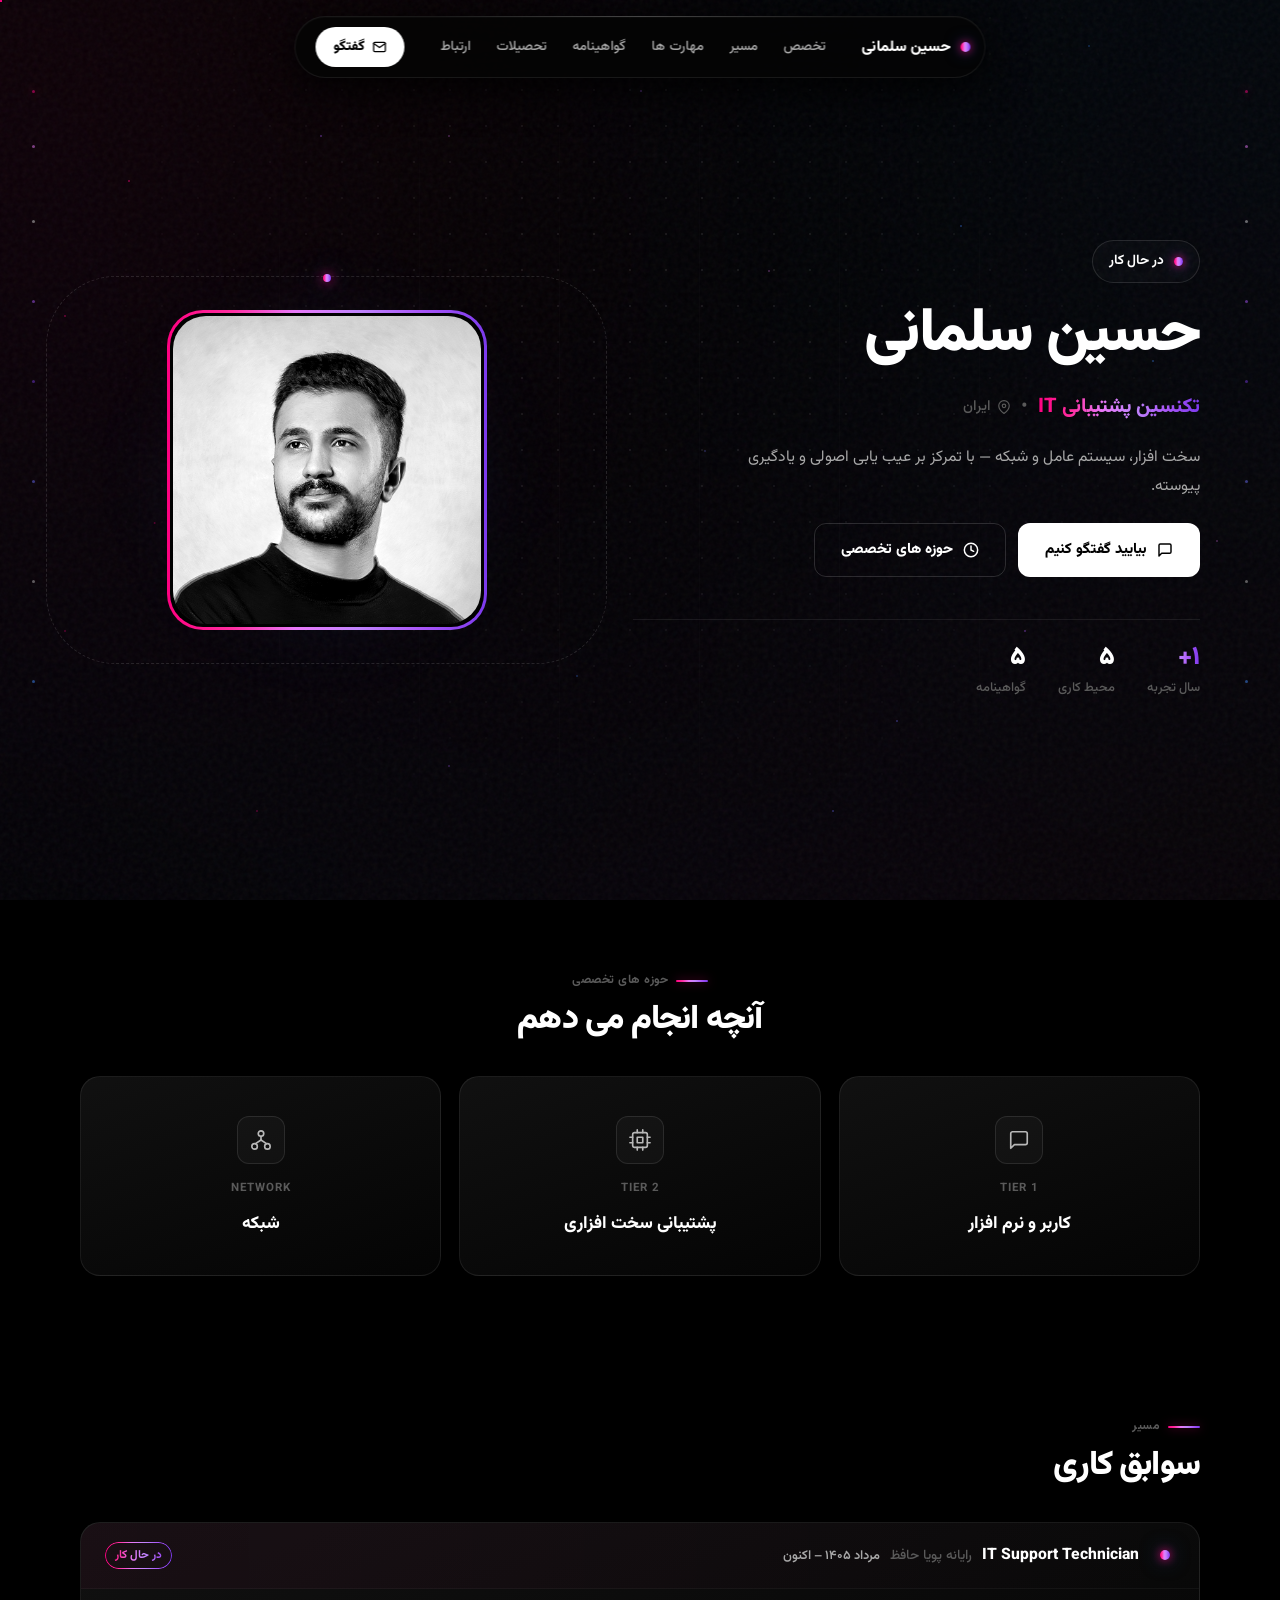
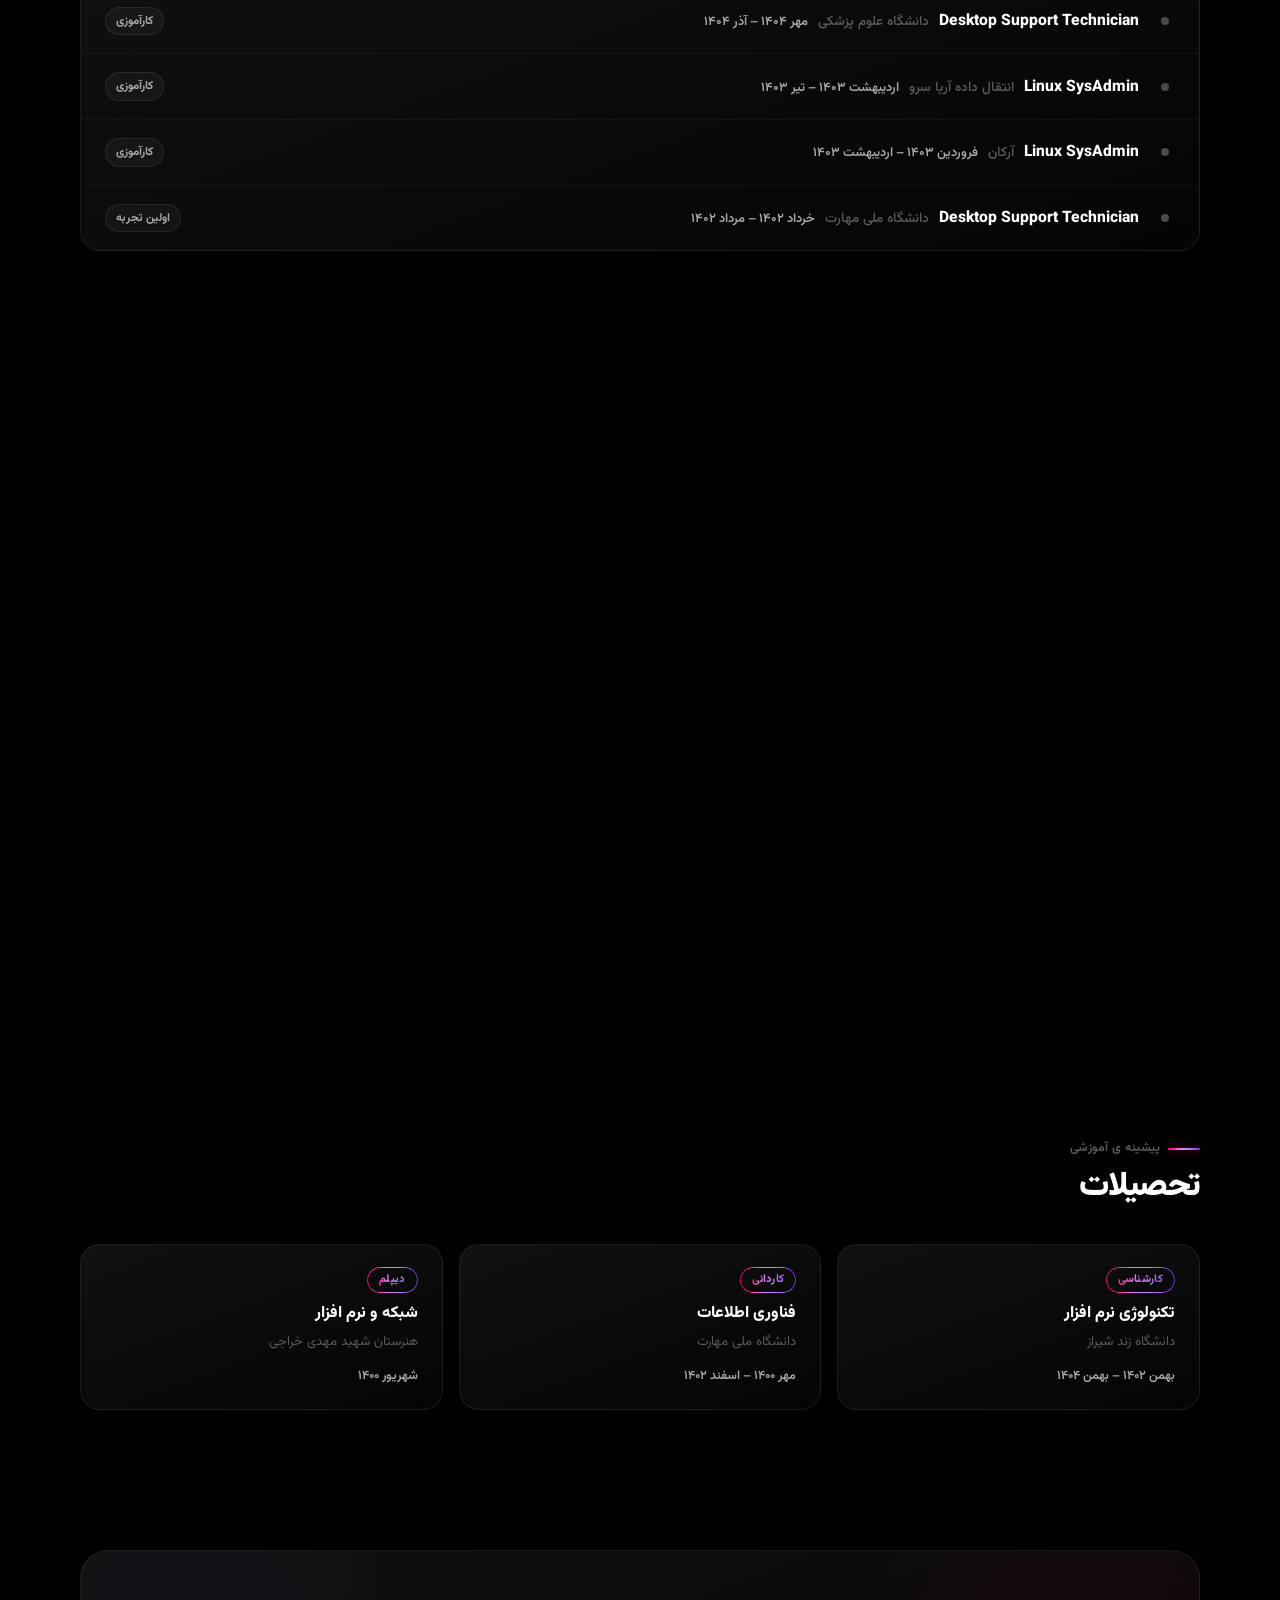
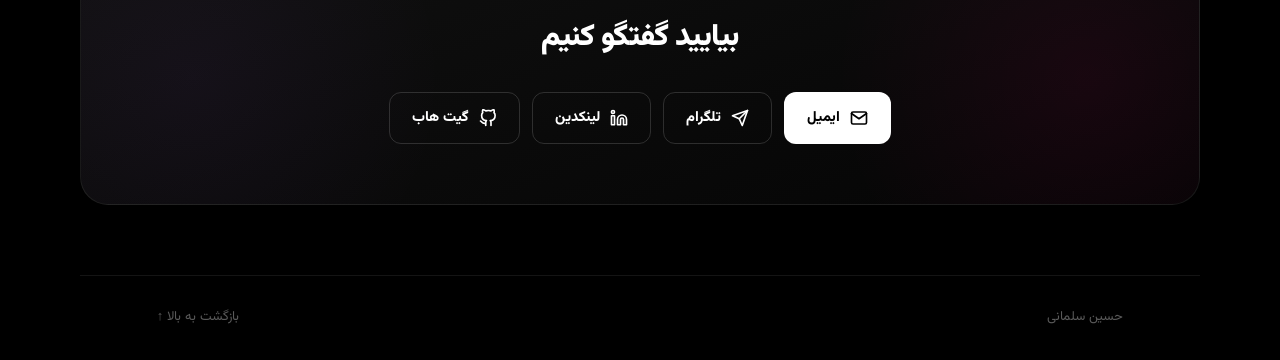
==== commit a364236e: "Update theme" ====
--- a/index.html
+++ b/index.html
@@ -11,7 +11,7 @@
 
     <style>
         /* ==========================================================================
-           RGB Flow — جریان رنگین کمانی خطی از چپ به راست
+           RGB Flow — Pinks, Purples, Blues
            ========================================================================== */
         @property --angle {
             syntax: '<angle>';
@@ -36,24 +36,28 @@
             --gray-800: #1a1a1a;
             --gray-900: #0d0d0d;
 
-            /* پالت RGB */
+            /* پالت RGB — فقط Pinks, Purples, Blues */
             --rgb-pink: #ff0080;
-            --rgb-orange: #ff8c00;
-            --rgb-yellow: #ffd93d;
-            --rgb-green: #00ff88;
-            --rgb-cyan: #00e5ff;
-            --rgb-blue: #2979ff;
-            --rgb-purple: #a033ff;
-
-            /* گرادیان RGB */
+            --rgb-rose: #ff2d9f;
+            --rgb-fuchsia: #e879f9;
+            --rgb-violet: #a855f7;
+            --rgb-purple: #7c3aed;
+            --rgb-indigo: #6366f1;
+            --rgb-blue: #3b82f6;
+
+            /* گرادیان RGB — چرخه پیوسته Pink → Purple → Blue → Purple → Pink */
             --rgb-gradient: linear-gradient(90deg,
                     #ff0080 0%,
-                    #ff8c00 14%,
-                    #ffd93d 28%,
-                    #00ff88 42%,
-                    #00e5ff 56%,
-                    #2979ff 70%,
-                    #a033ff 84%,
+                    #ff2d9f 10%,
+                    #e879f9 20%,
+                    #c084fc 30%,
+                    #a855f7 40%,
+                    #7c3aed 50%,
+                    #6366f1 60%,
+                    #3b82f6 68%,
+                    #6366f1 76%,
+                    #a855f7 84%,
+                    #e879f9 92%,
                     #ff0080 100%);
 
             --text-primary: #ffffff;
@@ -172,7 +176,7 @@
             50% {
                 box-shadow:
                     0 30px 80px rgba(0, 0, 0, 0.9),
-                    0 0 70px rgba(0, 229, 255, 0.22);
+                    0 0 70px rgba(59, 130, 246, 0.22);
             }
         }
 
@@ -264,7 +268,7 @@
         }
 
         :focus-visible {
-            outline: 2px solid var(--rgb-cyan);
+            outline: 2px solid var(--rgb-blue);
             outline-offset: 3px;
             border-radius: 4px;
         }
@@ -300,11 +304,11 @@
         .aurora-bg {
             inset: -20%;
             background:
-                radial-gradient(circle at 15% 20%, rgba(255, 0, 128, 0.05), transparent 45%),
-                radial-gradient(circle at 85% 15%, rgba(0, 229, 255, 0.05), transparent 48%),
-                radial-gradient(circle at 50% 90%, rgba(160, 51, 255, 0.04), transparent 50%),
-                radial-gradient(circle at 92% 82%, rgba(0, 255, 136, 0.03), transparent 45%),
-                radial-gradient(circle at 8% 70%, rgba(255, 217, 61, 0.03), transparent 42%);
+                radial-gradient(circle at 15% 20%, rgba(255, 0, 128, 0.06), transparent 45%),
+                radial-gradient(circle at 85% 15%, rgba(59, 130, 246, 0.05), transparent 48%),
+                radial-gradient(circle at 50% 90%, rgba(168, 85, 247, 0.04), transparent 50%),
+                radial-gradient(circle at 92% 82%, rgba(232, 121, 249, 0.03), transparent 45%),
+                radial-gradient(circle at 8% 70%, rgba(99, 102, 241, 0.03), transparent 42%);
             filter: blur(90px);
             animation: bgPulse 28s ease-in-out infinite alternate;
             will-change: transform, opacity;
@@ -327,11 +331,11 @@
             box-shadow:
                 0 0 8px var(--rgb-pink),
                 0 0 16px rgba(255, 0, 128, 0.6),
-                0 55px 0 0 var(--rgb-cyan),
+                0 55px 0 0 var(--rgb-fuchsia),
                 0 130px 0 0 rgba(255, 255, 255, 0.8),
-                0 210px 0 0 var(--rgb-green),
-                0 290px 0 0 rgba(160, 51, 255, 0.9),
-                0 390px 0 0 var(--rgb-yellow),
+                0 210px 0 0 var(--rgb-violet),
+                0 290px 0 0 rgba(124, 58, 237, 0.9),
+                0 390px 0 0 var(--rgb-indigo),
                 0 490px 0 0 rgba(255, 255, 255, 0.7),
                 0 590px 0 0 var(--rgb-blue);
             animation: ledBlink 3.2s steps(2, end) infinite;
@@ -407,31 +411,31 @@
             background: var(--rgb-pink);
             box-shadow:
                 10vw 20vh 0 0 rgba(255, 0, 128, 0.5),
-                30vw 60vh 0 0 rgba(0, 229, 255, 0.4),
-                50vw 10vh 0 0 rgba(0, 255, 136, 0.4),
-                70vw 80vh 0 0 rgba(255, 217, 61, 0.4),
-                90vw 40vh 0 0 rgba(160, 51, 255, 0.4),
+                30vw 60vh 0 0 rgba(232, 121, 249, 0.4),
+                50vw 10vh 0 0 rgba(168, 85, 247, 0.4),
+                70vw 80vh 0 0 rgba(99, 102, 241, 0.4),
+                90vw 40vh 0 0 rgba(59, 130, 246, 0.4),
                 20vw 90vh 0 0 rgba(255, 0, 128, 0.3),
-                60vw 30vh 0 0 rgba(0, 229, 255, 0.3),
-                80vw 70vh 0 0 rgba(0, 255, 136, 0.4),
-                15vw 45vh 0 0 rgba(255, 217, 61, 0.3),
-                45vw 75vh 0 0 rgba(160, 51, 255, 0.3),
+                60vw 30vh 0 0 rgba(232, 121, 249, 0.3),
+                80vw 70vh 0 0 rgba(168, 85, 247, 0.4),
+                15vw 45vh 0 0 rgba(99, 102, 241, 0.3),
+                45vw 75vh 0 0 rgba(59, 130, 246, 0.3),
                 5vw 35vh 0 0 rgba(255, 0, 128, 0.4),
-                35vw 15vh 0 0 rgba(0, 229, 255, 0.3);
+                35vw 15vh 0 0 rgba(232, 121, 249, 0.3);
             animation: particleDrift 45s linear infinite;
             will-change: transform;
         }
 
         .particles::after {
             box-shadow:
-                25vw 15vh 0 0 rgba(0, 255, 136, 0.4),
-                55vw 50vh 0 0 rgba(255, 217, 61, 0.3),
-                75vw 25vh 0 0 rgba(160, 51, 255, 0.4),
+                25vw 15vh 0 0 rgba(168, 85, 247, 0.4),
+                55vw 50vh 0 0 rgba(99, 102, 241, 0.3),
+                75vw 25vh 0 0 rgba(59, 130, 246, 0.4),
                 5vw 70vh 0 0 rgba(255, 0, 128, 0.3),
-                95vw 60vh 0 0 rgba(0, 229, 255, 0.3),
-                35vw 85vh 0 0 rgba(0, 255, 136, 0.3),
-                65vw 90vh 0 0 rgba(255, 217, 61, 0.4),
-                85vw 5vh 0 0 rgba(160, 51, 255, 0.3),
+                95vw 60vh 0 0 rgba(232, 121, 249, 0.3),
+                35vw 85vh 0 0 rgba(168, 85, 247, 0.3),
+                65vw 90vh 0 0 rgba(99, 102, 241, 0.4),
+                85vw 5vh 0 0 rgba(59, 130, 246, 0.3),
                 12vw 58vh 0 0 rgba(255, 0, 128, 0.3);
             animation: particleDrift 60s linear infinite reverse;
         }
@@ -443,7 +447,7 @@
         }
 
         /* ==========================================================================
-           نوار پیشرفت — RGB جاری
+           نوار پیشرفت
            ========================================================================== */
         .scroll-progress {
             position: fixed;
@@ -456,7 +460,7 @@
             z-index: 1000;
             box-shadow:
                 0 0 10px rgba(255, 0, 128, 0.5),
-                0 0 20px rgba(0, 229, 255, 0.3);
+                0 0 20px rgba(59, 130, 246, 0.3);
             animation: rgbFlow 4s linear infinite;
             transition: width 0.1s linear;
         }
@@ -516,7 +520,7 @@
             animation: rgbFlow 3s linear infinite;
             box-shadow:
                 0 0 8px rgba(255, 0, 128, 0.7),
-                0 0 16px rgba(0, 229, 255, 0.5);
+                0 0 16px rgba(59, 130, 246, 0.5);
         }
 
         .nav-links {
@@ -561,7 +565,7 @@
             transform: translateY(-1px);
             box-shadow:
                 0 8px 24px rgba(255, 0, 128, 0.3),
-                0 0 40px rgba(0, 229, 255, 0.2);
+                0 0 40px rgba(59, 130, 246, 0.2);
         }
 
         /* ==========================================================================
@@ -621,7 +625,7 @@
             animation: rgbFlow 3s linear infinite;
             box-shadow:
                 0 0 8px rgba(255, 0, 128, 0.8),
-                0 0 16px rgba(0, 229, 255, 0.5);
+                0 0 16px rgba(59, 130, 246, 0.5);
         }
 
         .status-pill-dot::after {
@@ -629,7 +633,7 @@
             position: absolute;
             inset: -4px;
             border-radius: 50%;
-            border: 1.5px solid var(--rgb-cyan);
+            border: 1.5px solid var(--rgb-blue);
             opacity: 0;
             animation: pulseRing 2.8s ease-out infinite;
         }
@@ -718,7 +722,7 @@
             transform: translateY(-2px);
             box-shadow:
                 0 12px 30px rgba(255, 0, 128, 0.3),
-                0 0 40px rgba(0, 229, 255, 0.2);
+                0 0 40px rgba(59, 130, 246, 0.2);
         }
 
         .action-btn--ghost {
@@ -740,7 +744,6 @@
             animation: rgbFlow 4s linear infinite;
         }
 
-        /* ====== اصلاح: آیکون SVG در هاور قابل مشاهده بماند ====== */
         .action-btn--ghost:hover svg {
             stroke: url(#rgbStroke);
             -webkit-text-fill-color: currentColor;
@@ -847,7 +850,7 @@
             border-radius: calc(var(--radius-xl) + 30px);
             background: radial-gradient(circle,
                     rgba(255, 0, 128, 0.12),
-                    rgba(0, 229, 255, 0.1),
+                    rgba(59, 130, 246, 0.1),
                     transparent 65%);
             filter: blur(45px);
             z-index: -1;
@@ -877,7 +880,7 @@
             animation: rgbFlow 3s linear infinite;
             box-shadow:
                 0 0 12px rgba(255, 0, 128, 0.8),
-                0 0 24px rgba(0, 229, 255, 0.6);
+                0 0 24px rgba(59, 130, 246, 0.6);
         }
 
         /* ==========================================================================
@@ -987,7 +990,7 @@
             box-shadow:
                 0 24px 50px rgba(0, 0, 0, 0.9),
                 0 0 30px rgba(255, 0, 128, 0.1),
-                0 0 60px rgba(0, 229, 255, 0.06);
+                0 0 60px rgba(59, 130, 246, 0.06);
         }
 
         .expertise-card:hover::after {
@@ -1008,7 +1011,6 @@
             transition: all 0.55s var(--easing);
         }
 
-        /* ====== اصلاح: جایگزینی var(--lime) با رنگ معتبر ====== */
         .expertise-card:hover .expertise-icon {
             color: var(--rgb-pink);
             border-color: rgba(255, 0, 128, 0.4);
@@ -1083,7 +1085,7 @@
             animation: rgbFlow 3s linear infinite;
             box-shadow:
                 0 0 10px rgba(255, 0, 128, 0.8),
-                0 0 20px rgba(0, 229, 255, 0.5);
+                0 0 20px rgba(59, 130, 246, 0.5);
         }
 
         .journey-info {
@@ -1242,7 +1244,7 @@
             transform: translateY(-4px);
             box-shadow:
                 0 20px 45px rgba(0, 0, 0, 0.9),
-                0 0 30px rgba(160, 51, 255, 0.1);
+                0 0 30px rgba(124, 58, 237, 0.1);
         }
 
         .cert-media {
@@ -1309,7 +1311,7 @@
             transform: translateY(-3px);
             box-shadow:
                 0 20px 40px rgba(0, 0, 0, 0.9),
-                0 0 25px rgba(0, 255, 136, 0.1);
+                0 0 25px rgba(168, 85, 247, 0.1);
         }
 
         .education-type {
@@ -1401,7 +1403,7 @@
             left: -20%;
             width: 60%;
             height: 200%;
-            background: radial-gradient(circle, rgba(0, 229, 255, 0.05), transparent 60%);
+            background: radial-gradient(circle, rgba(168, 85, 247, 0.05), transparent 60%);
             pointer-events: none;
             animation: contactGlowL 9s ease-in-out infinite;
         }
@@ -1448,7 +1450,7 @@
             transform: translateY(-2px);
             box-shadow:
                 0 12px 30px rgba(255, 0, 128, 0.3),
-                0 0 40px rgba(0, 229, 255, 0.2);
+                0 0 40px rgba(59, 130, 246, 0.2);
         }
 
         .contact-action--outline {
@@ -1470,7 +1472,6 @@
             animation: rgbFlow 4s linear infinite;
         }
 
-        /* ====== اصلاح: آیکون SVG در هاور قابل مشاهده بماند ====== */
         .contact-action--outline:hover svg {
             stroke: url(#rgbStroke);
             -webkit-text-fill-color: currentColor;
@@ -1865,17 +1866,17 @@
 
 <body>
 
-    <!-- SVG Sprite با گرادیان RGB برای stroke آیکون ها -->
+    <!-- SVG Sprite با گرادیان Pinks/Purples/Blues -->
     <svg class="svg-sprite" xmlns="http://www.w3.org/2000/svg" aria-hidden="true">
         <defs>
             <linearGradient id="rgbStroke" x1="0%" y1="0%" x2="100%" y2="0%">
                 <stop offset="0%" stop-color="#ff0080" />
-                <stop offset="16%" stop-color="#ff8c00" />
-                <stop offset="33%" stop-color="#ffd93d" />
-                <stop offset="50%" stop-color="#00ff88" />
-                <stop offset="66%" stop-color="#00e5ff" />
-                <stop offset="83%" stop-color="#2979ff" />
-                <stop offset="100%" stop-color="#a033ff" />
+                <stop offset="16%" stop-color="#ff2d9f" />
+                <stop offset="33%" stop-color="#e879f9" />
+                <stop offset="50%" stop-color="#a855f7" />
+                <stop offset="66%" stop-color="#7c3aed" />
+                <stop offset="83%" stop-color="#6366f1" />
+                <stop offset="100%" stop-color="#3b82f6" />
             </linearGradient>
         </defs>
         <symbol id="i-hardware" viewBox="0 0 24 24">
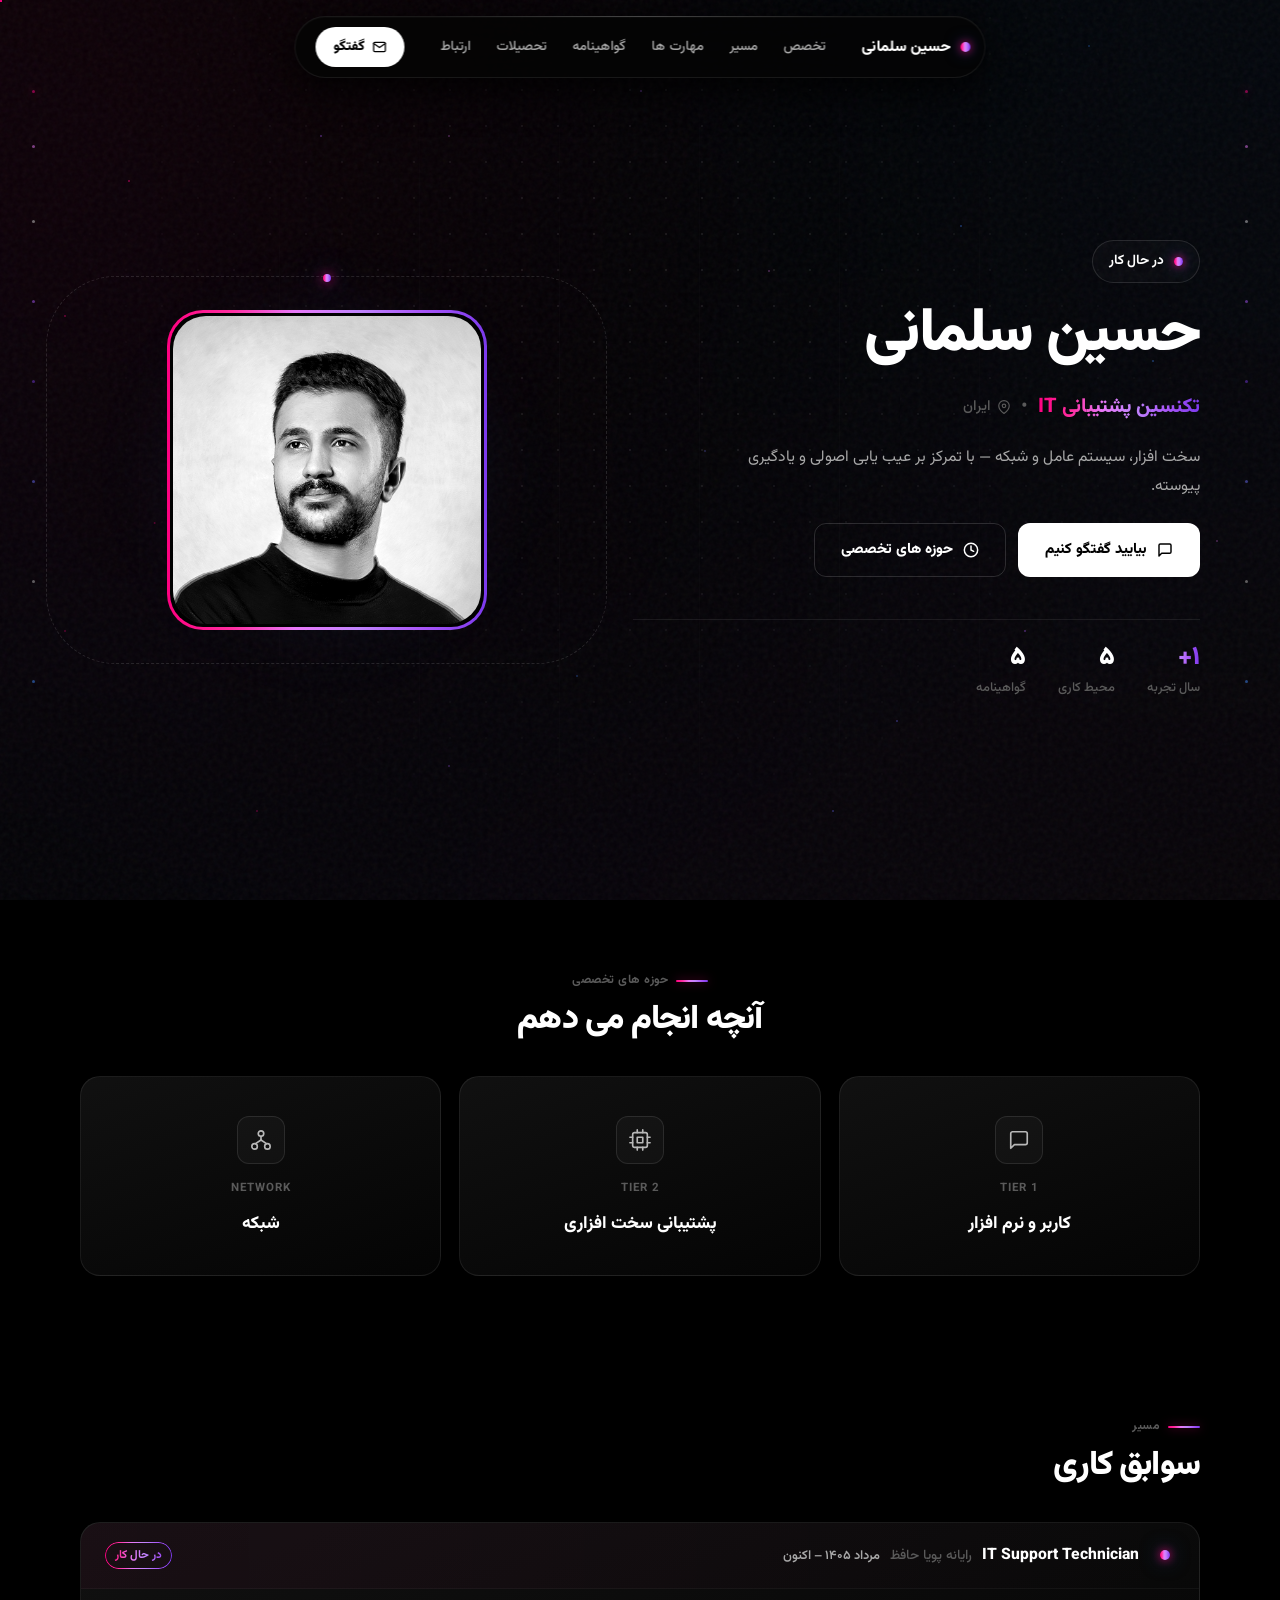
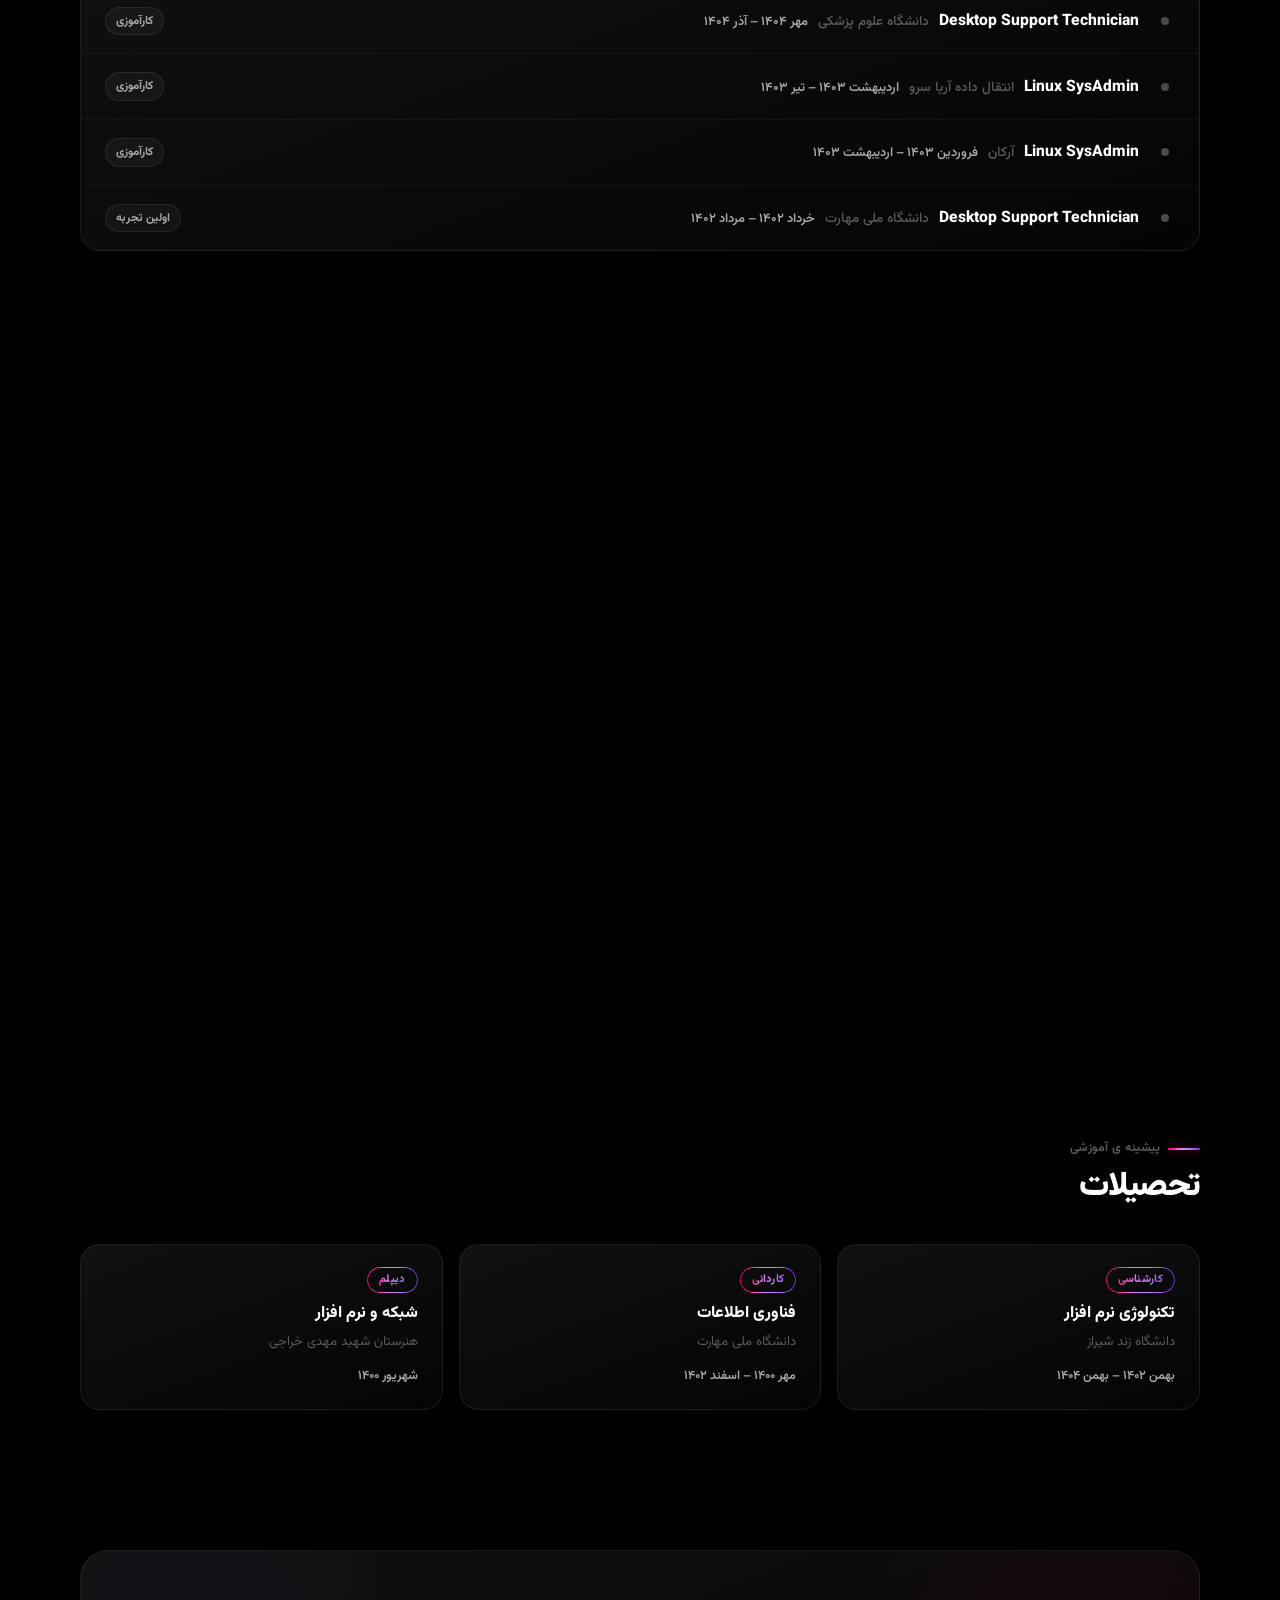
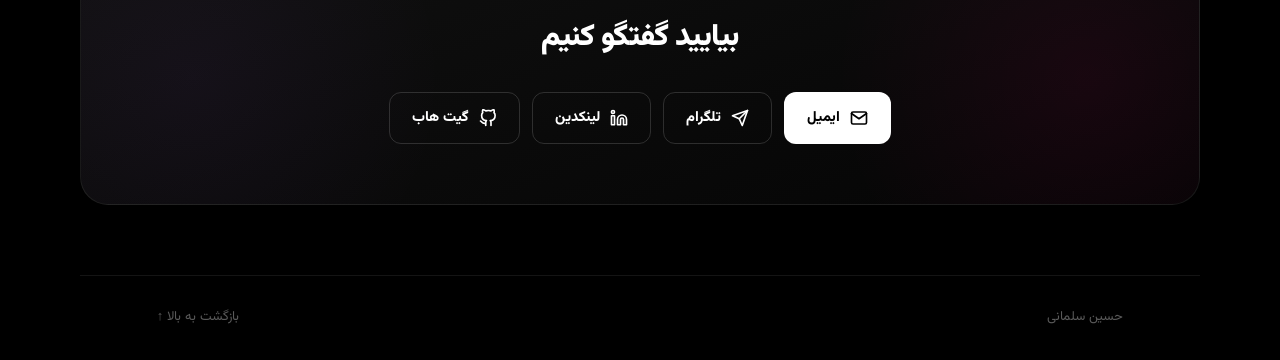
==== commit c5c1b4e7: "Add umami" ====
--- a/index.html
+++ b/index.html
@@ -8,6 +8,8 @@
     <meta name="description" content="حسین سلمانی — متخصص پشتیبانی IT، سخت افزار و شبکه.">
 
     <link rel="stylesheet" href="font.css">
+
+    <script defer src="https://cloud.umami.is/script.js" data-website-id="3ab4ea01-665c-4364-b8b7-aaea36807069"></script>
 
     <style>
         /* ==========================================================================
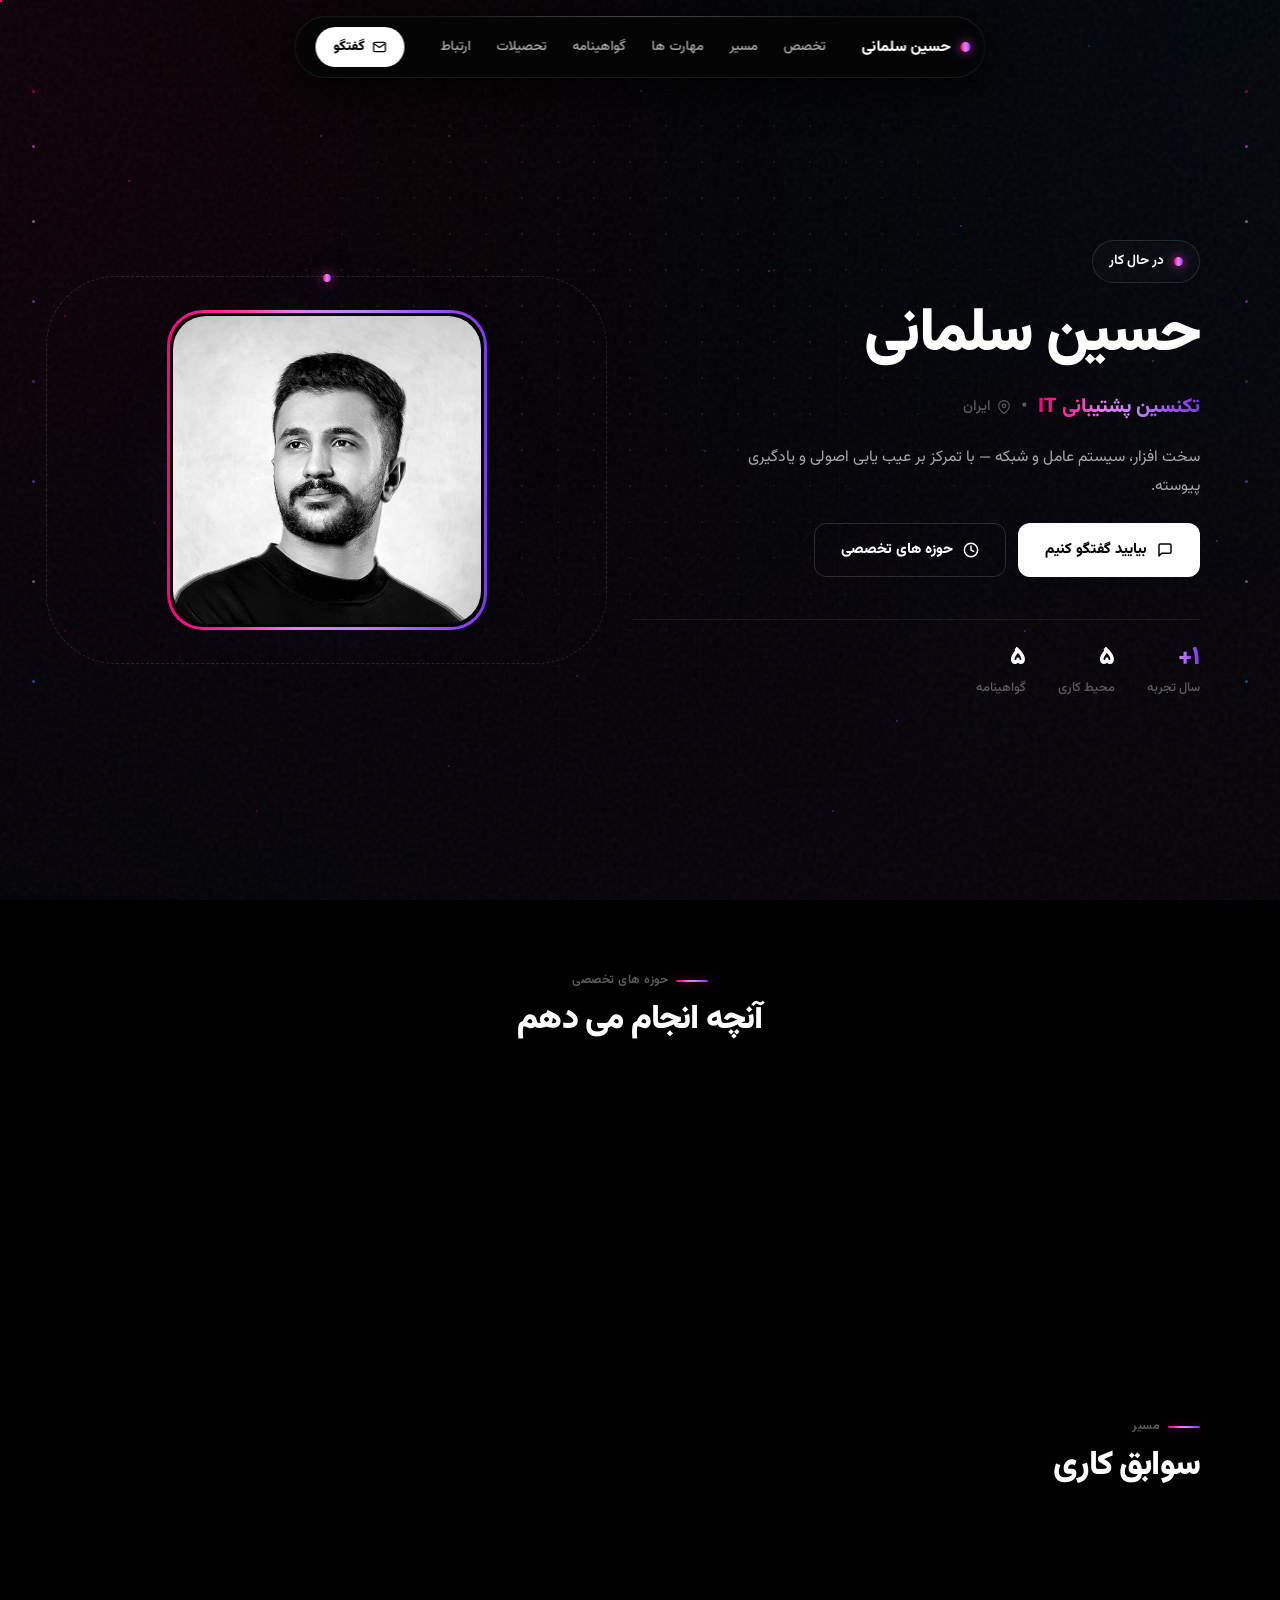
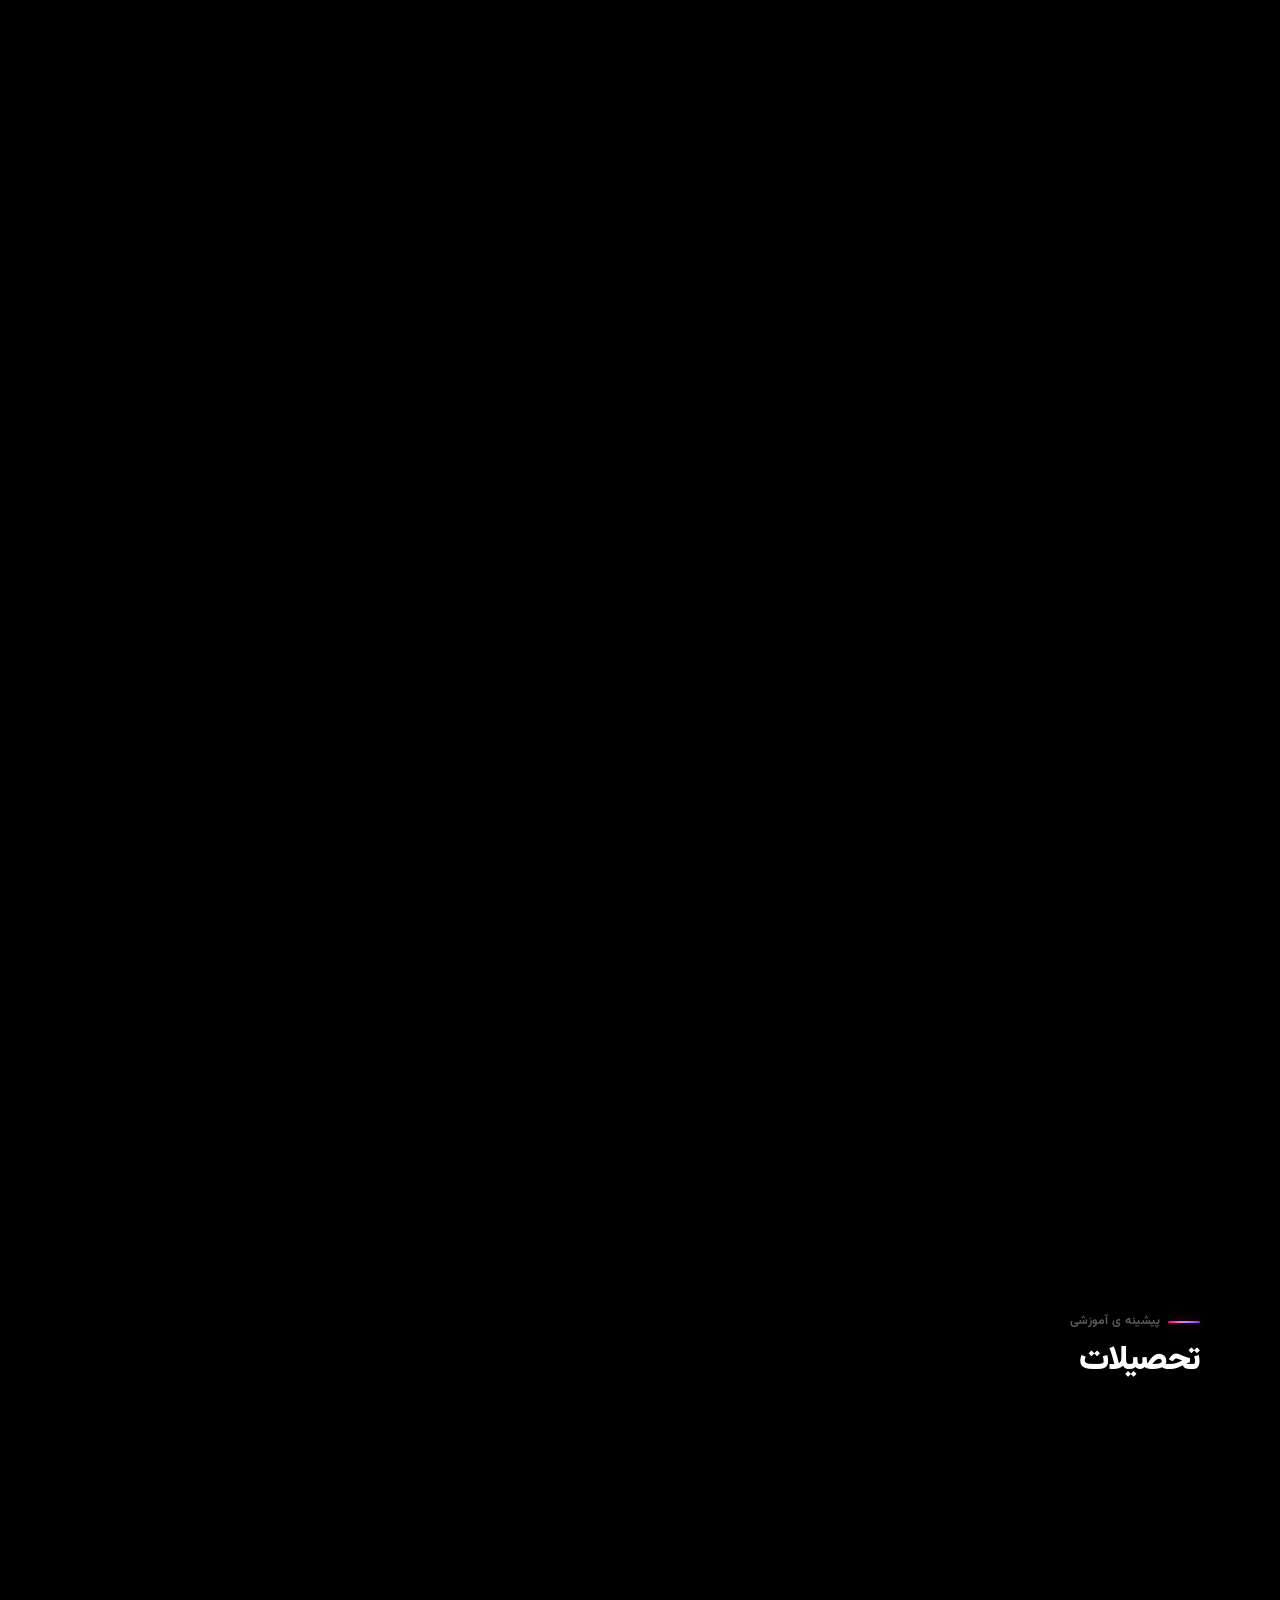
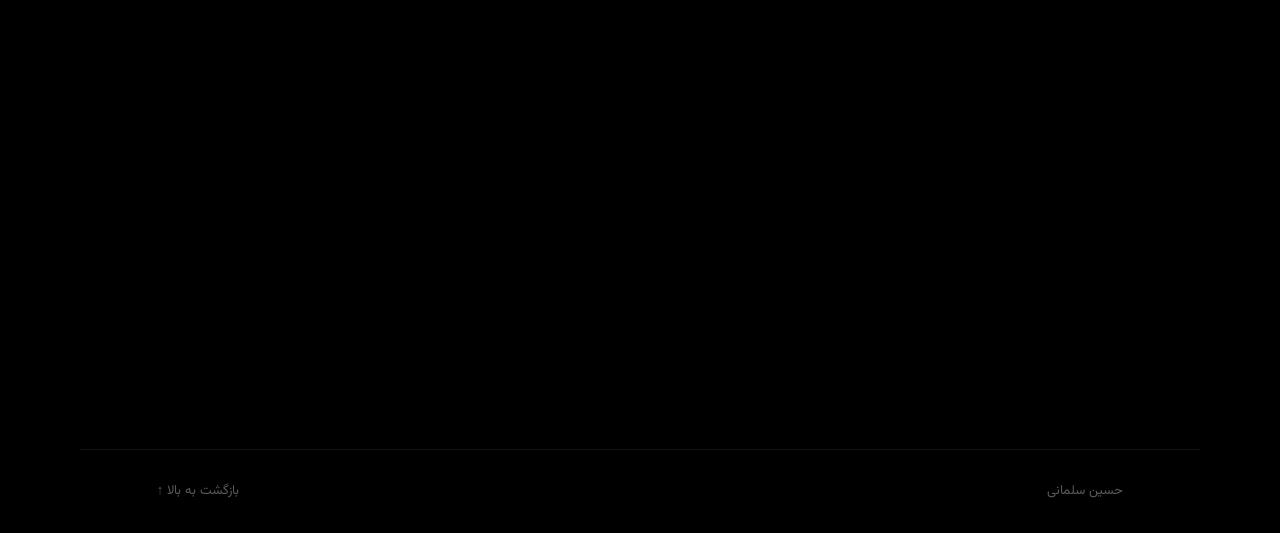
==== commit 20823ad6: "Update skills section" ====
--- a/index.html
+++ b/index.html
@@ -2339,12 +2339,15 @@
 
     <script>
         const SKILLS = [
-            { icon: 'hardware', label: 'سخت افزار' },
-            { icon: 'windows', label: 'ویندوز' },
-            { icon: 'linux', label: 'لینوکس' },
-            { icon: 'network', label: 'شبکه' },
-            { icon: 'security', label: 'امنیت' },
-            { icon: 'git', label: 'Git' },
+            { icon: 'hardware', label: 'پشتیبانی سخت افزاری کامپیوتر های شخصی شامل اسمبل از صفر، ارتقاء، سرویس و عیب یابی' },
+            { icon: 'hardware', label: 'پشتیبانی سخت افزاری لپ تاپ شامل ارتقاء، سرویس و عیب یابی' },
+            { icon: 'hardware', label: 'تجربه سرویس سرور های HPE' },
+            { icon: 'linux', label: 'پشتیبانی نرم افزاری' },
+            { icon: 'windows', label: 'نصب و پیکربندی سیستم عامل' },
+            { icon: 'network', label: 'پشتیبانی شبکه در بخش پسیو' },
+            { icon: 'network', label: 'آشنایی با مفاهیم شبکه های کامپیوتری'},
+            { icon: 'security', label: 'آشنایی با مفاهیم امنیت سایبری' },
+            { icon: 'git', label: 'آشنایی با ابزار های کنترل نسخه Git و GitHub' },
             { icon: 'team', label: 'کار تیمی' },
             { icon: 'problem', label: 'حل مسئله' },
         ];
